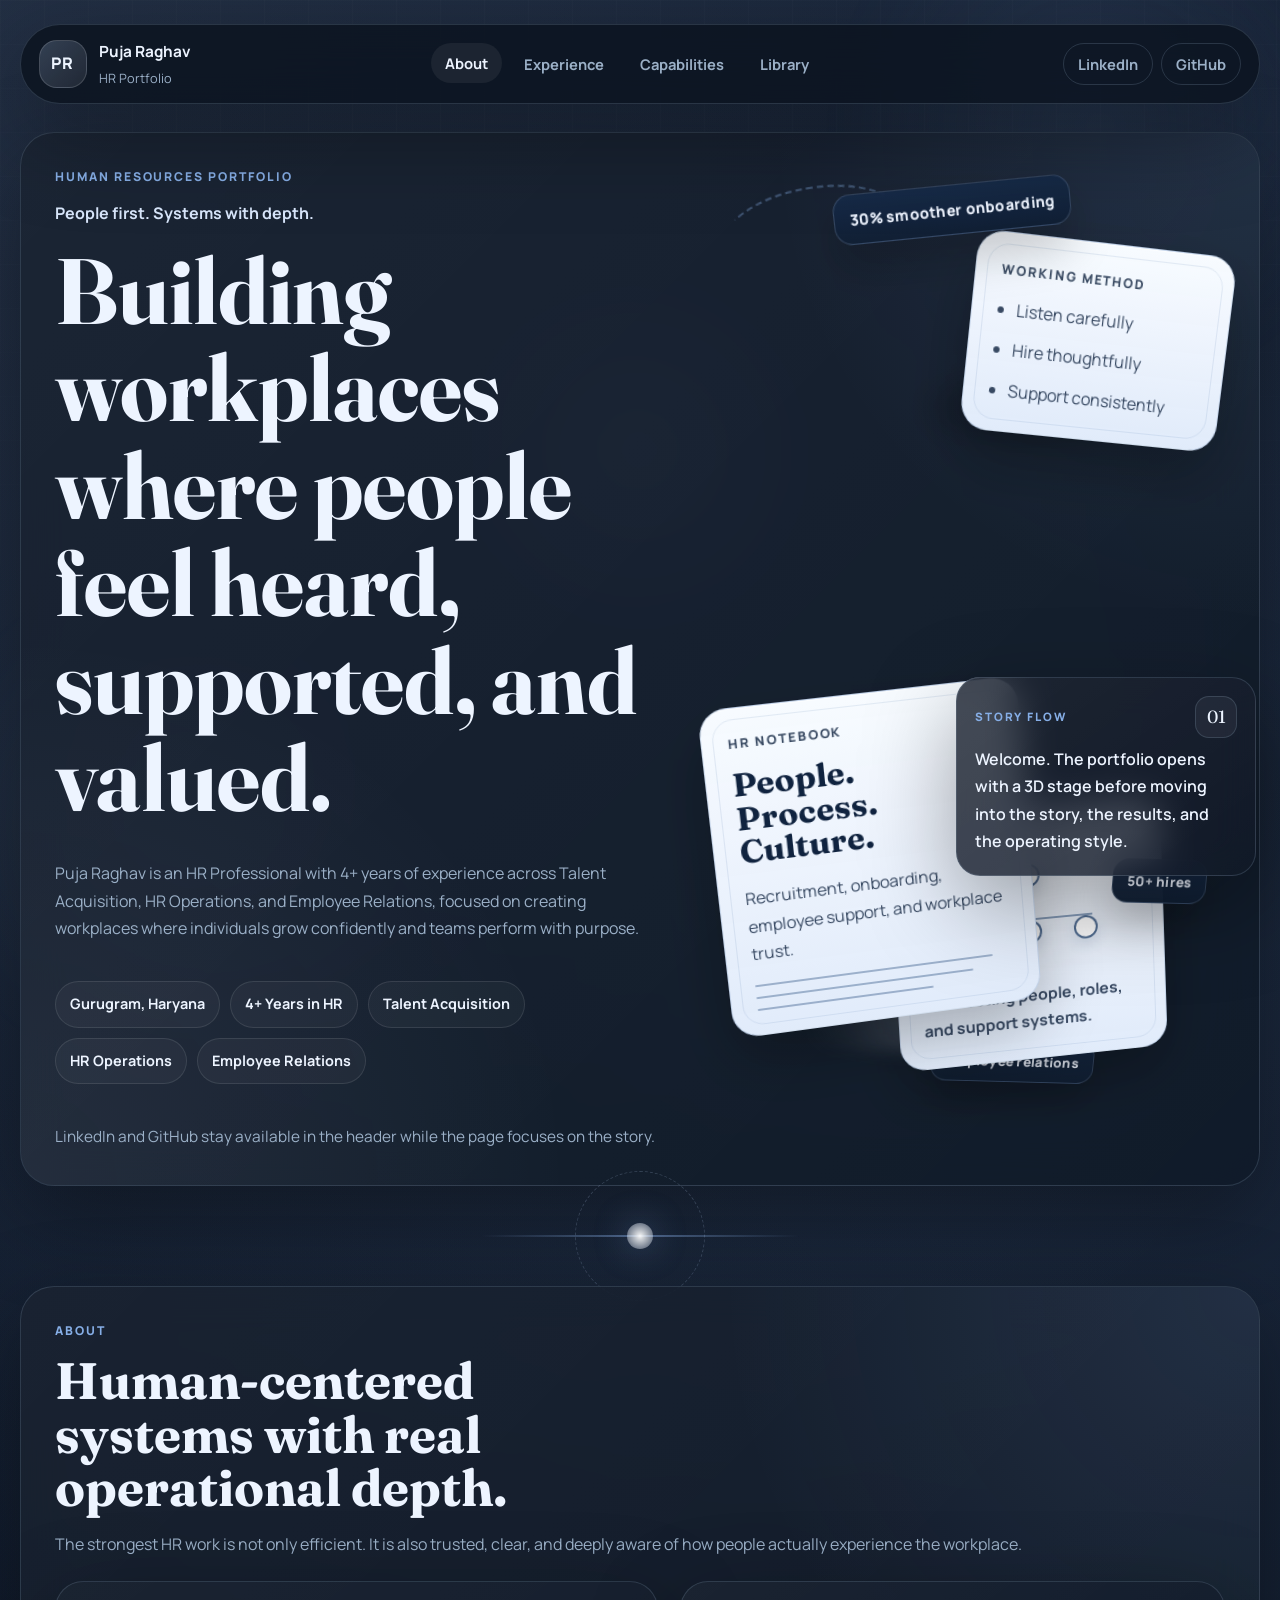
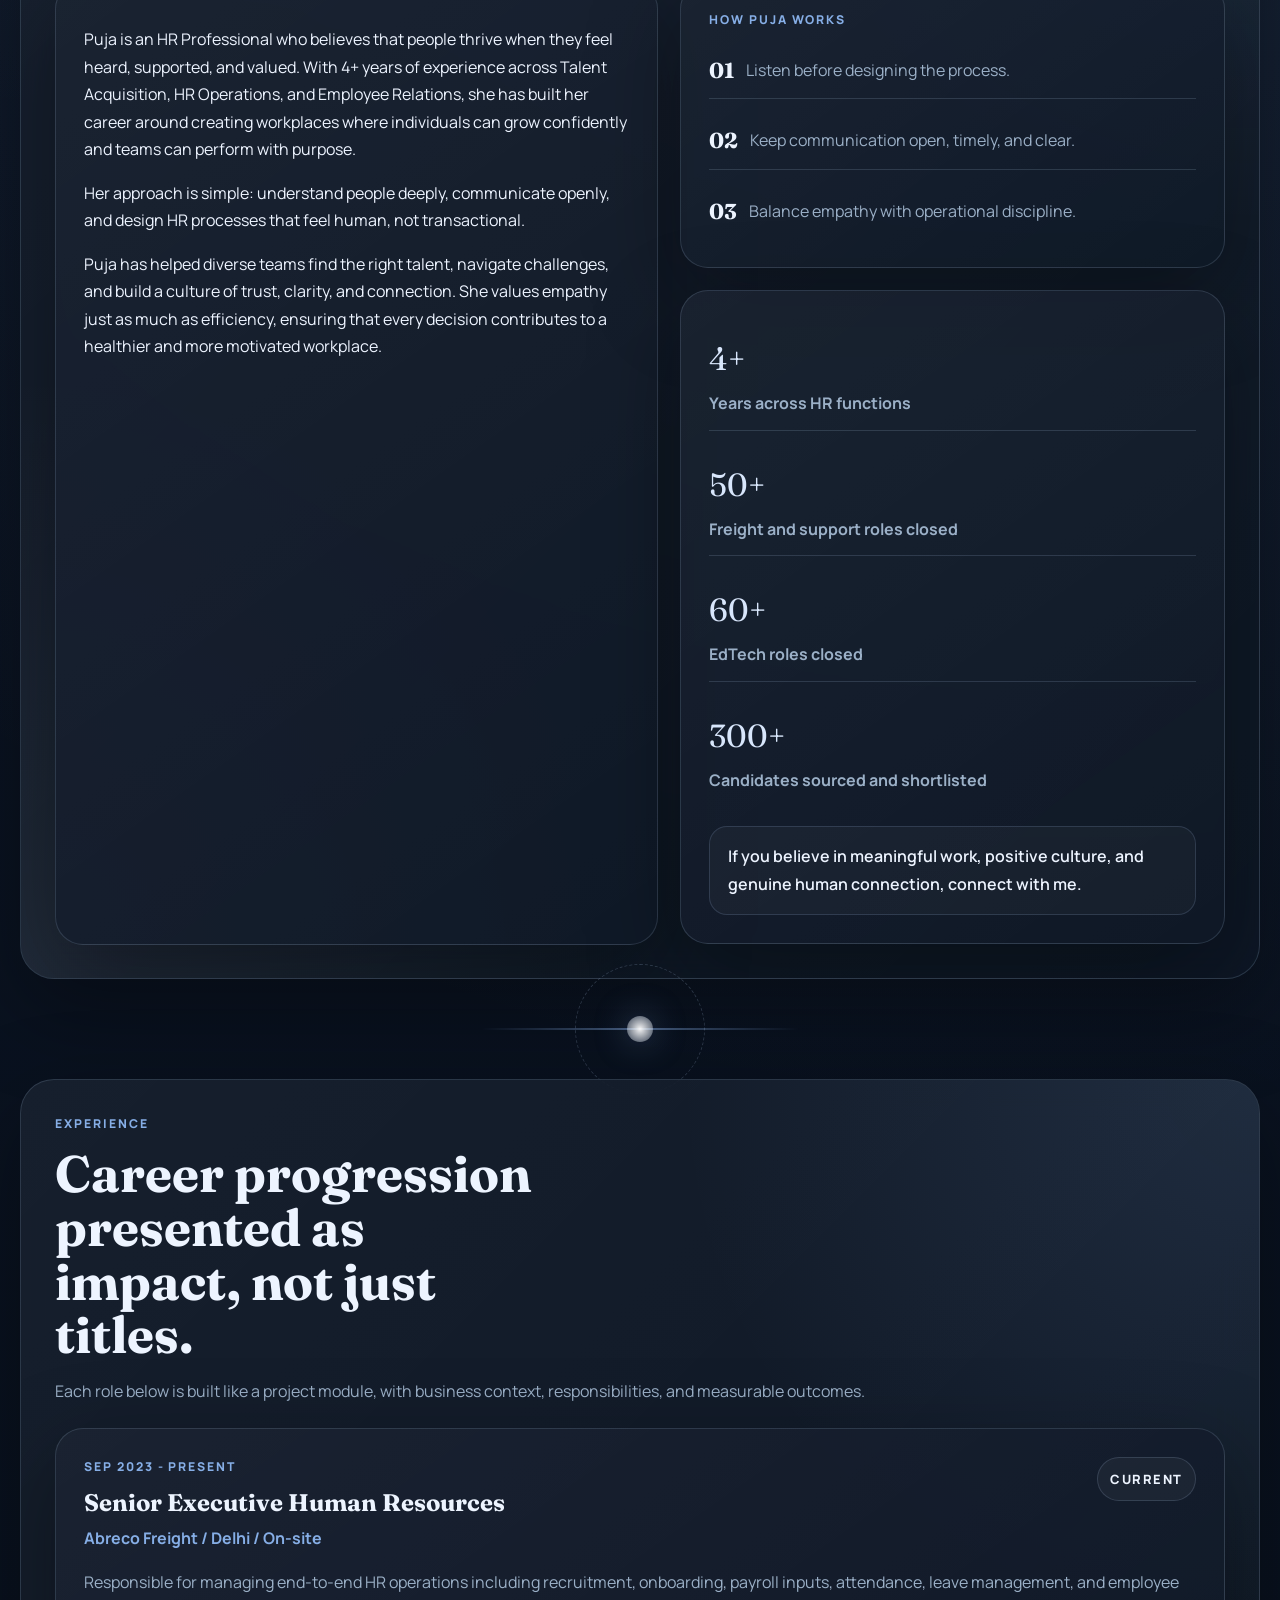
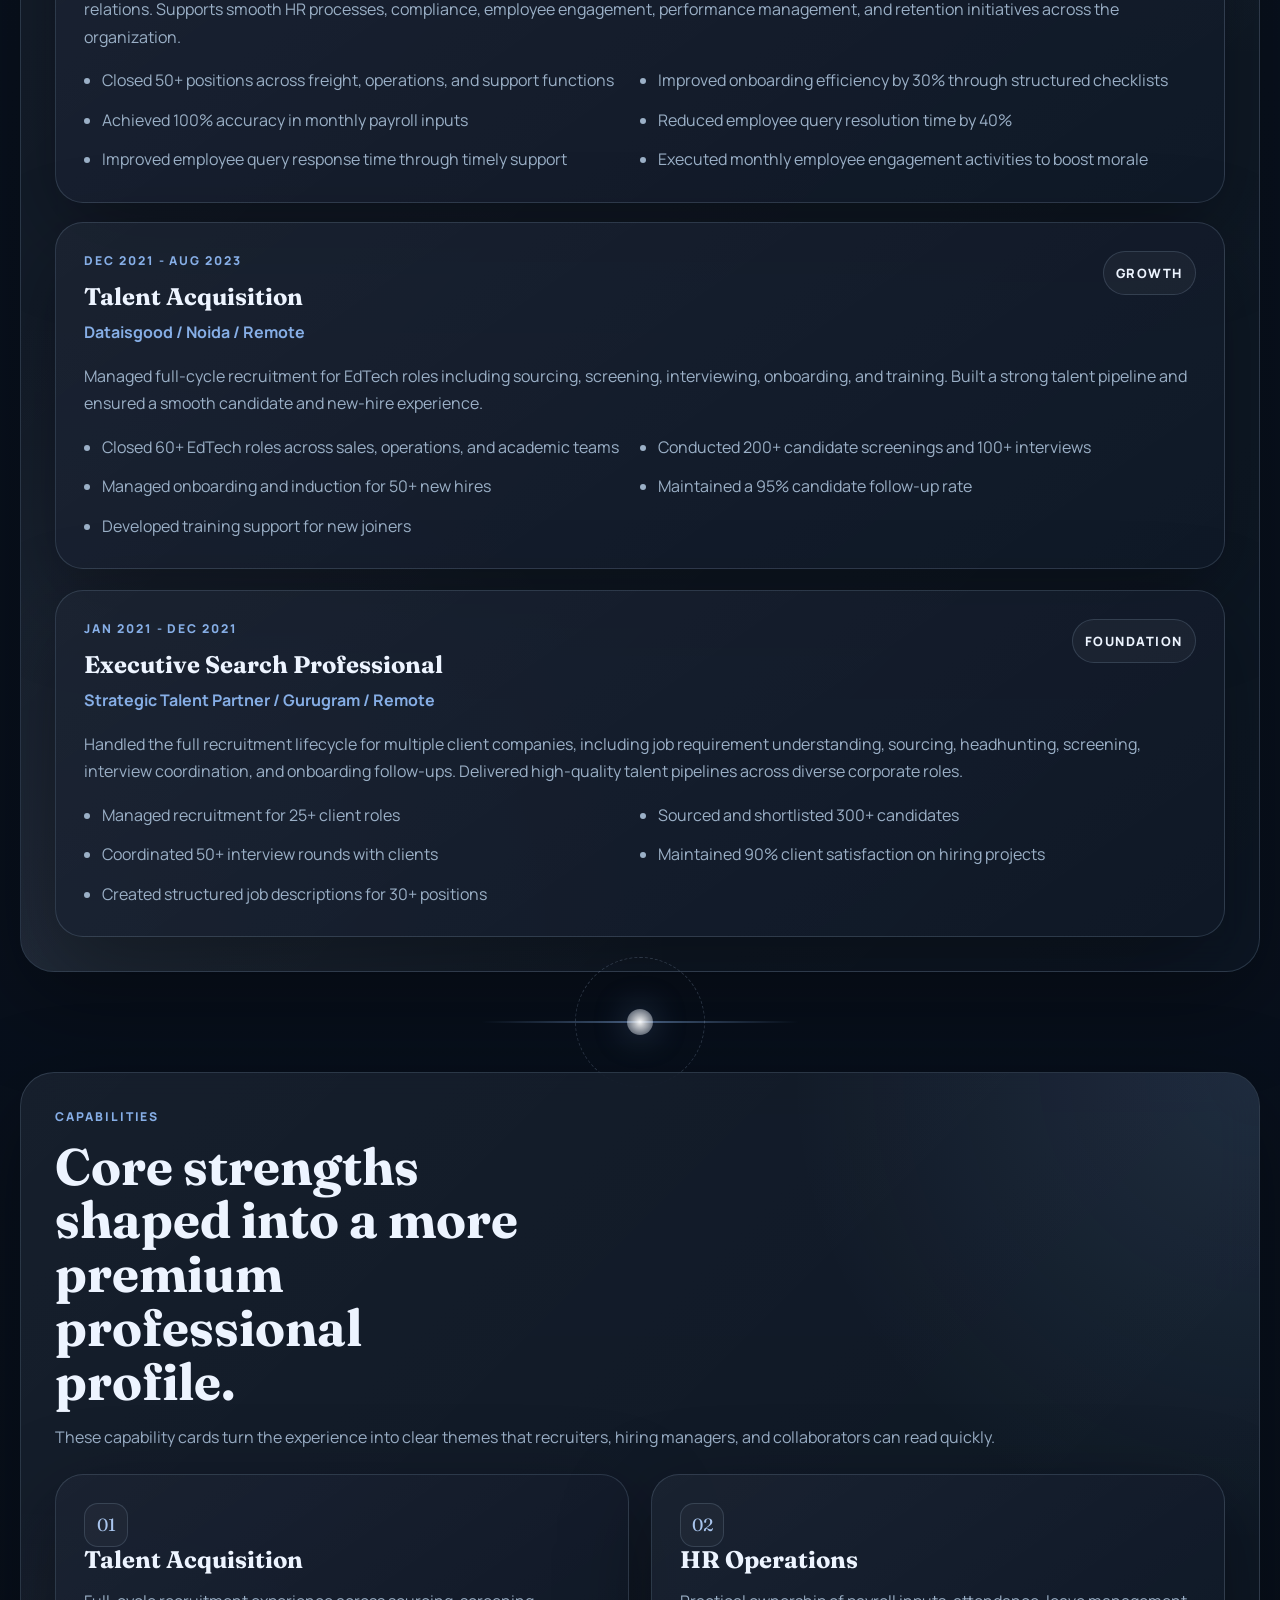
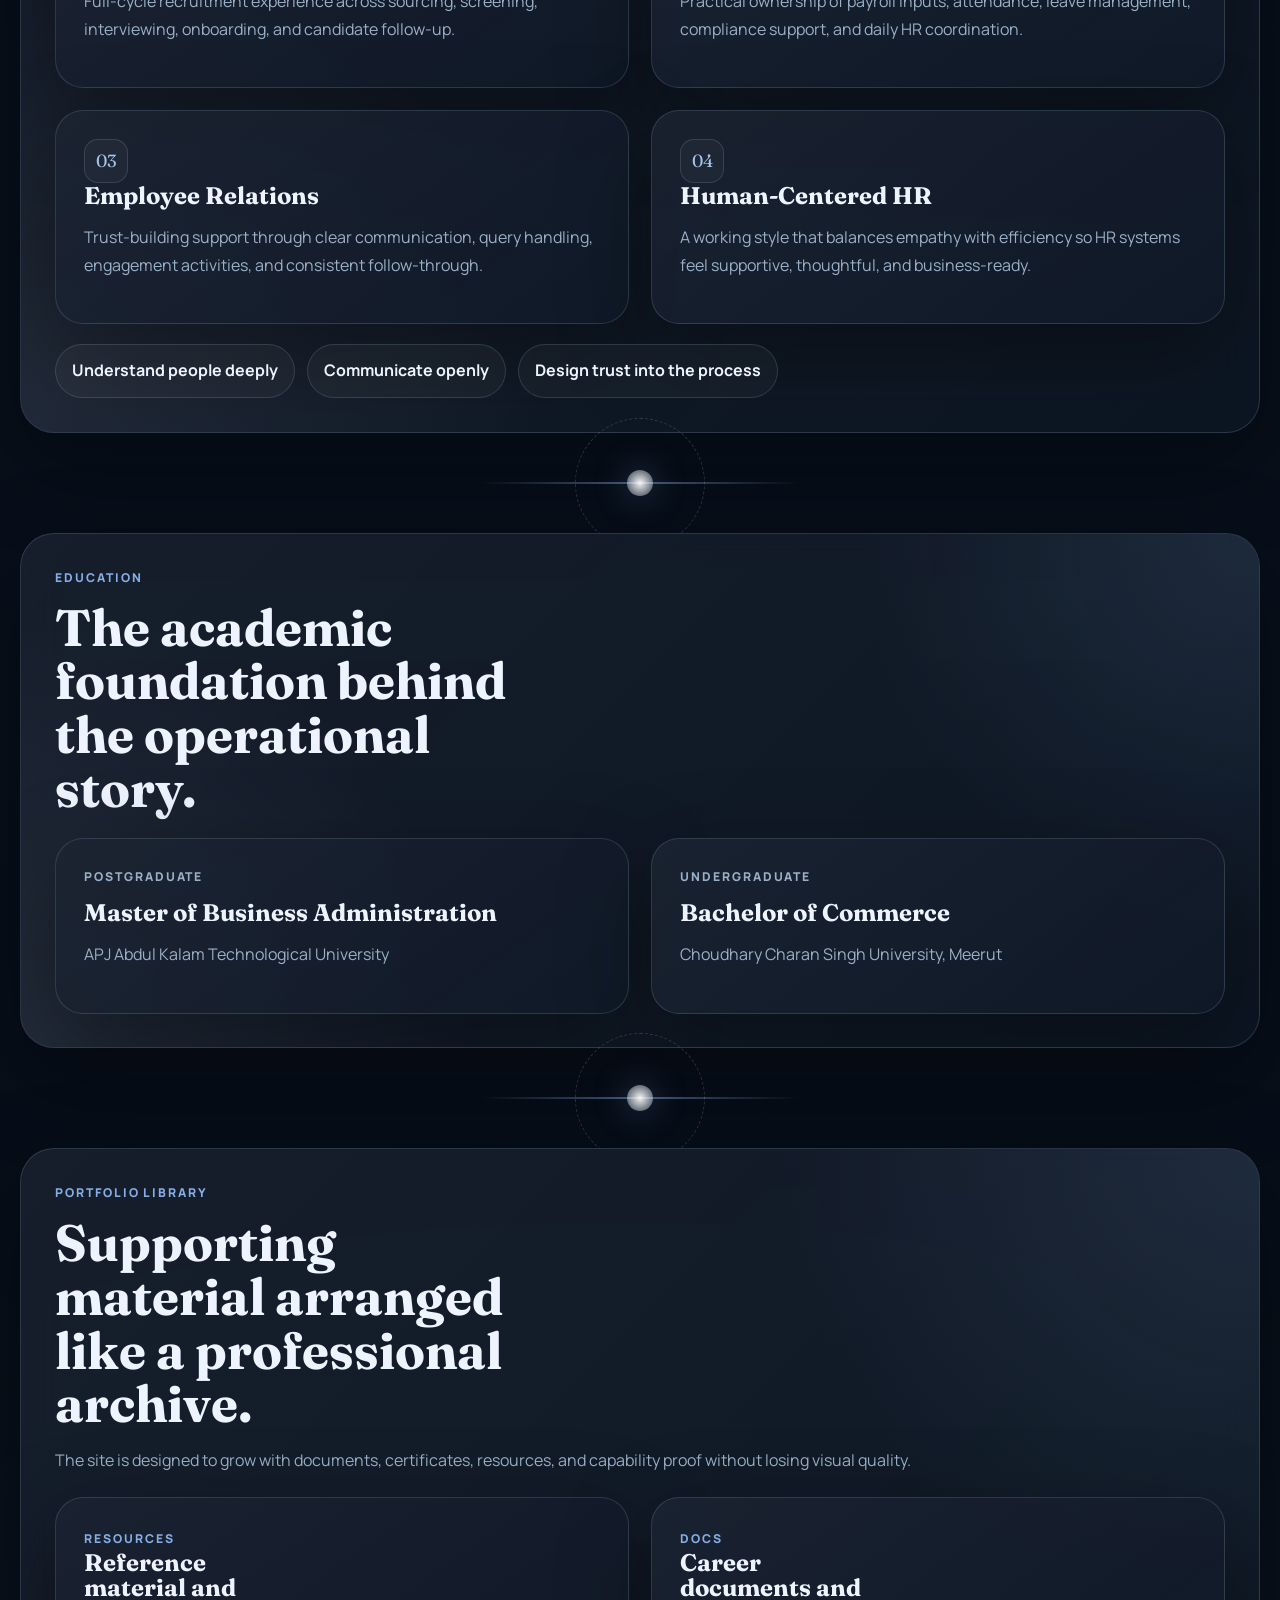
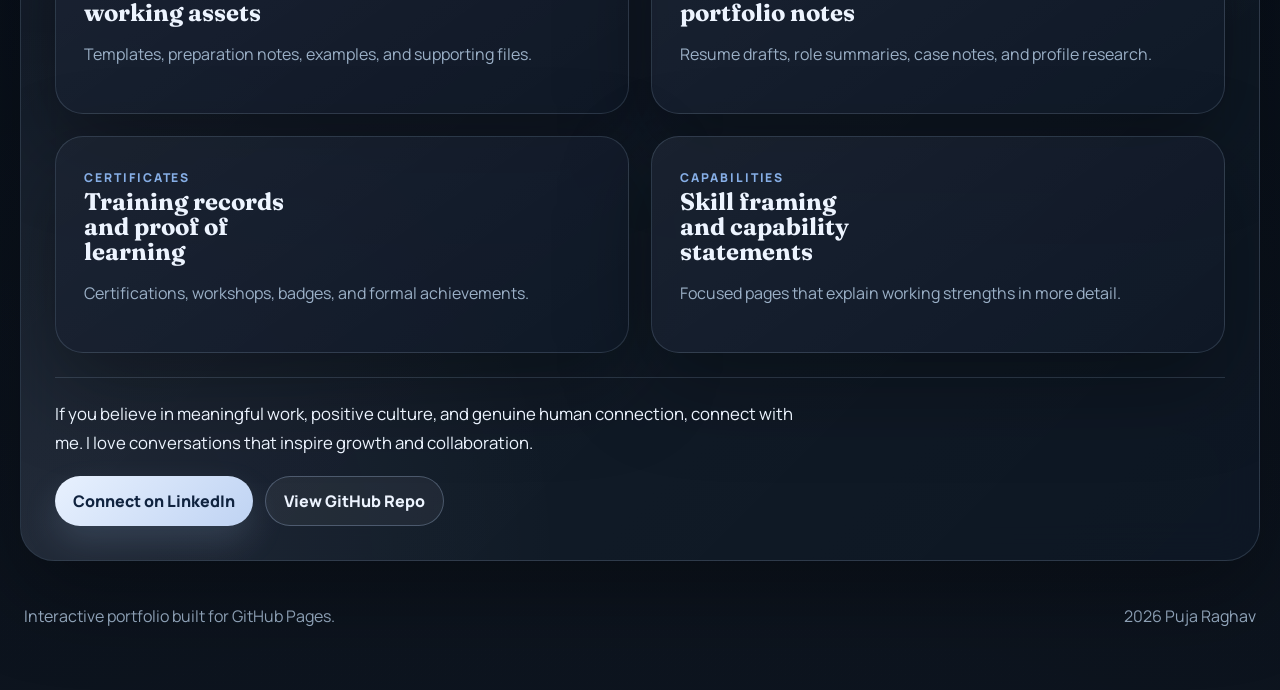
==== index.html @ 7a9d0f09 "Shift portfolio to HR sketch-style 3D direction" ====
<!DOCTYPE html>
<html lang="en">
  <head>
    <meta charset="UTF-8" />
    <meta name="viewport" content="width=device-width, initial-scale=1.0" />
    <title>Puja Raghav | HR Portfolio</title>
    <meta
      name="description"
      content="Interactive HR portfolio for Puja Raghav, showcasing talent acquisition, HR operations, employee relations, and people-first leadership."
    />
    <link rel="preconnect" href="https://fonts.googleapis.com" />
    <link rel="preconnect" href="https://fonts.gstatic.com" crossorigin />
    <link
      href="https://fonts.googleapis.com/css2?family=Fraunces:wght@500;600;700&family=Manrope:wght@400;500;600;700;800&display=swap"
      rel="stylesheet"
    />
    <link rel="stylesheet" href="./styles.css" />
  </head>
  <body>
    <div class="background-mesh" aria-hidden="true"></div>
    <div class="cursor-glow" aria-hidden="true"></div>

    <div class="page-shell">
      <header class="site-header">
        <a class="brand" href="#top">
          <span class="brand-mark">PR</span>
          <span class="brand-copy">
            <strong>Puja Raghav</strong>
            <small>HR Portfolio</small>
          </span>
        </a>

        <nav class="site-nav" aria-label="Primary">
          <a data-nav href="#about">About</a>
          <a data-nav href="#experience">Experience</a>
          <a data-nav href="#capabilities">Capabilities</a>
          <a data-nav href="#library">Library</a>
        </nav>

        <div class="header-links">
          <a
            href="https://www.linkedin.com/in/puja-r-964060224/"
            target="_blank"
            rel="noreferrer"
            >LinkedIn</a
          >
          <a
            href="https://github.com/noida-puja/Portfolio"
            target="_blank"
            rel="noreferrer"
            >GitHub</a
          >
        </div>
      </header>

      <aside class="story-dock reveal" aria-live="polite">
        <div class="story-dock__top">
          <span class="story-tag">Story Flow</span>
          <span class="story-index" id="section-index">01</span>
        </div>
        <p class="story-message" id="guide-message">
          Welcome. The portfolio opens with a 3D stage before moving into the
          story, the results, and the operating style.
        </p>
      </aside>

      <main id="top">
        <section
          class="hero section-panel reveal"
          data-section="hero"
          data-order="01"
          data-voice="Welcome. The portfolio opens with a 3D stage before moving into the story, the results, and the operating style."
        >
          <div class="hero-copy">
            <p class="section-kicker">Human Resources Portfolio</p>
            <p class="section-note">People first. Systems with depth.</p>
            <h1>
              Building workplaces where people feel heard, supported, and
              valued.
            </h1>
            <p class="hero-summary">
              Puja Raghav is an HR Professional with 4+ years of experience
              across Talent Acquisition, HR Operations, and Employee Relations,
              focused on creating workplaces where individuals grow confidently
              and teams perform with purpose.
            </p>

            <div class="hero-chips">
              <span>Gurugram, Haryana</span>
              <span>4+ Years in HR</span>
              <span>Talent Acquisition</span>
              <span>HR Operations</span>
              <span>Employee Relations</span>
            </div>

            <p class="hero-link-note">
              LinkedIn and GitHub stay available in the header while the page
              focuses on the story.
            </p>
          </div>

          <div class="scene-shell" data-scene>
            <div class="scene">
              <div class="scene-floor"></div>
              <div class="scene-shadow scene-shadow-a"></div>
              <div class="scene-shadow scene-shadow-b"></div>
              <div class="scene-doodle doodle-arc"></div>
              <div class="scene-doodle doodle-arrow"></div>

              <article class="scene-sheet scene-sheet-main">
                <p class="scene-card__label">HR Notebook</p>
                <h2>People. Process. Culture.</h2>
                <p>
                  Recruitment, onboarding, employee support, and workplace
                  trust.
                </p>
                <div class="scene-pencil-lines">
                  <span></span>
                  <span></span>
                  <span></span>
                </div>
              </article>

              <article class="scene-sheet scene-sheet-process">
                <p class="scene-card__label">Working Method</p>
                <ul>
                  <li>Listen carefully</li>
                  <li>Hire thoughtfully</li>
                  <li>Support consistently</li>
                </ul>
              </article>

              <article class="scene-sheet scene-sheet-people">
                <p class="scene-card__label">Team Map</p>
                <div class="people-map">
                  <span class="people-node node-root"></span>
                  <span class="people-node node-left"></span>
                  <span class="people-node node-center"></span>
                  <span class="people-node node-right"></span>
                </div>
                <p class="people-caption">
                  Connecting people, roles, and support systems.
                </p>
              </article>

              <div class="scene-sticky sticky-one">50+ hires</div>
              <div class="scene-sticky sticky-two">30% smoother onboarding</div>
              <div class="scene-sticky sticky-three">Employee relations</div>
            </div>
          </div>
        </section>

        <div class="section-bridge" aria-hidden="true">
          <span></span>
          <span></span>
          <span></span>
        </div>

        <section
          class="section-panel reveal"
          id="about"
          data-section="about"
          data-order="02"
          data-voice="Now the portfolio explains the philosophy behind the work: empathy, clarity, and HR systems that feel human instead of transactional."
        >
          <div class="panel-heading">
            <p class="section-kicker">About</p>
            <h2>Human-centered systems with real operational depth.</h2>
            <p class="section-intro">
              The strongest HR work is not only efficient. It is also trusted,
              clear, and deeply aware of how people actually experience the
              workplace.
            </p>
          </div>

          <div class="about-layout">
            <article class="story-card tilt-card">
              <p>
                Puja is an HR Professional who believes that people thrive when
                they feel heard, supported, and valued. With 4+ years of
                experience across Talent Acquisition, HR Operations, and
                Employee Relations, she has built her career around creating
                workplaces where individuals can grow confidently and teams can
                perform with purpose.
              </p>
              <p>
                Her approach is simple: understand people deeply, communicate
                openly, and design HR processes that feel human, not
                transactional.
              </p>
              <p>
                Puja has helped diverse teams find the right talent, navigate
                challenges, and build a culture of trust, clarity, and
                connection. She values empathy just as much as efficiency,
                ensuring that every decision contributes to a healthier and more
                motivated workplace.
              </p>
            </article>

            <div class="about-side">
              <article class="principles-card tilt-card">
                <p class="mini-label">How Puja Works</p>
                <div class="principles-list">
                  <div>
                    <strong>01</strong>
                    <span>Listen before designing the process.</span>
                  </div>
                  <div>
                    <strong>02</strong>
                    <span>Keep communication open, timely, and clear.</span>
                  </div>
                  <div>
                    <strong>03</strong>
                    <span>Balance empathy with operational discipline.</span>
                  </div>
                </div>
              </article>

              <article class="metrics-board tilt-card">
                <div class="metric-tower">
                  <span class="metric-tower__value">4+</span>
                  <span class="metric-tower__label">Years across HR functions</span>
                </div>
                <div class="metric-tower">
                  <span class="metric-tower__value">50+</span>
                  <span class="metric-tower__label">Freight and support roles closed</span>
                </div>
                <div class="metric-tower">
                  <span class="metric-tower__value">60+</span>
                  <span class="metric-tower__label">EdTech roles closed</span>
                </div>
                <div class="metric-tower">
                  <span class="metric-tower__value">300+</span>
                  <span class="metric-tower__label">Candidates sourced and shortlisted</span>
                </div>
                <p class="quote-line">
                  If you believe in meaningful work, positive culture, and
                  genuine human connection, connect with me.
                </p>
              </article>
            </div>
          </div>
        </section>

        <div class="section-bridge" aria-hidden="true">
          <span></span>
          <span></span>
          <span></span>
        </div>

        <section
          class="section-panel reveal"
          id="experience"
          data-section="experience"
          data-order="03"
          data-voice="This is the proof layer. Each role is presented as a result-driven module with responsibilities, location, and measurable impact."
        >
          <div class="panel-heading">
            <p class="section-kicker">Experience</p>
            <h2>Career progression presented as impact, not just titles.</h2>
            <p class="section-intro">
              Each role below is built like a project module, with business
              context, responsibilities, and measurable outcomes.
            </p>
          </div>

          <div class="experience-stack">
            <article class="experience-card tilt-card">
              <div class="experience-card__top">
                <div>
                  <p class="mini-label">Sep 2023 - Present</p>
                  <h3>Senior Executive Human Resources</h3>
                  <p class="experience-meta">Abreco Freight / Delhi / On-site</p>
                </div>
                <span class="experience-flag">Current</span>
              </div>
              <p class="experience-summary">
                Responsible for managing end-to-end HR operations including
                recruitment, onboarding, payroll inputs, attendance, leave
                management, and employee relations. Supports smooth HR
                processes, compliance, employee engagement, performance
                management, and retention initiatives across the organization.
              </p>
              <ul class="experience-metrics">
                <li>Closed 50+ positions across freight, operations, and support functions</li>
                <li>Improved onboarding efficiency by 30% through structured checklists</li>
                <li>Achieved 100% accuracy in monthly payroll inputs</li>
                <li>Reduced employee query resolution time by 40%</li>
                <li>Improved employee query response time through timely support</li>
                <li>Executed monthly employee engagement activities to boost morale</li>
              </ul>
            </article>

            <article class="experience-card tilt-card">
              <div class="experience-card__top">
                <div>
                  <p class="mini-label">Dec 2021 - Aug 2023</p>
                  <h3>Talent Acquisition</h3>
                  <p class="experience-meta">Dataisgood / Noida / Remote</p>
                </div>
                <span class="experience-flag">Growth</span>
              </div>
              <p class="experience-summary">
                Managed full-cycle recruitment for EdTech roles including
                sourcing, screening, interviewing, onboarding, and training.
                Built a strong talent pipeline and ensured a smooth candidate
                and new-hire experience.
              </p>
              <ul class="experience-metrics">
                <li>Closed 60+ EdTech roles across sales, operations, and academic teams</li>
                <li>Conducted 200+ candidate screenings and 100+ interviews</li>
                <li>Managed onboarding and induction for 50+ new hires</li>
                <li>Maintained a 95% candidate follow-up rate</li>
                <li>Developed training support for new joiners</li>
              </ul>
            </article>

            <article class="experience-card tilt-card">
              <div class="experience-card__top">
                <div>
                  <p class="mini-label">Jan 2021 - Dec 2021</p>
                  <h3>Executive Search Professional</h3>
                  <p class="experience-meta">
                    Strategic Talent Partner / Gurugram / Remote
                  </p>
                </div>
                <span class="experience-flag">Foundation</span>
              </div>
              <p class="experience-summary">
                Handled the full recruitment lifecycle for multiple client
                companies, including job requirement understanding, sourcing,
                headhunting, screening, interview coordination, and onboarding
                follow-ups. Delivered high-quality talent pipelines across
                diverse corporate roles.
              </p>
              <ul class="experience-metrics">
                <li>Managed recruitment for 25+ client roles</li>
                <li>Sourced and shortlisted 300+ candidates</li>
                <li>Coordinated 50+ interview rounds with clients</li>
                <li>Maintained 90% client satisfaction on hiring projects</li>
                <li>Created structured job descriptions for 30+ positions</li>
              </ul>
            </article>
          </div>
        </section>

        <div class="section-bridge" aria-hidden="true">
          <span></span>
          <span></span>
          <span></span>
        </div>

        <section
          class="section-panel reveal"
          id="capabilities"
          data-section="capabilities"
          data-order="04"
          data-voice="After the results, the portfolio shifts into capability framing so the strengths are easy to scan and remember."
        >
          <div class="panel-heading">
            <p class="section-kicker">Capabilities</p>
            <h2>Core strengths shaped into a more premium professional profile.</h2>
            <p class="section-intro">
              These capability cards turn the experience into clear themes that
              recruiters, hiring managers, and collaborators can read quickly.
            </p>
          </div>

          <div class="capability-grid">
            <article class="capability-card tilt-card">
              <span class="capability-no">01</span>
              <h3>Talent Acquisition</h3>
              <p>
                Full-cycle recruitment experience across sourcing, screening,
                interviewing, onboarding, and candidate follow-up.
              </p>
            </article>
            <article class="capability-card tilt-card">
              <span class="capability-no">02</span>
              <h3>HR Operations</h3>
              <p>
                Practical ownership of payroll inputs, attendance, leave
                management, compliance support, and daily HR coordination.
              </p>
            </article>
            <article class="capability-card tilt-card">
              <span class="capability-no">03</span>
              <h3>Employee Relations</h3>
              <p>
                Trust-building support through clear communication, query
                handling, engagement activities, and consistent follow-through.
              </p>
            </article>
            <article class="capability-card tilt-card">
              <span class="capability-no">04</span>
              <h3>Human-Centered HR</h3>
              <p>
                A working style that balances empathy with efficiency so HR
                systems feel supportive, thoughtful, and business-ready.
              </p>
            </article>
          </div>

          <div class="capability-rail">
            <span>Understand people deeply</span>
            <span>Communicate openly</span>
            <span>Design trust into the process</span>
          </div>
        </section>

        <div class="section-bridge" aria-hidden="true">
          <span></span>
          <span></span>
          <span></span>
        </div>

        <section
          class="section-panel reveal"
          id="education"
          data-section="education"
          data-order="05"
          data-voice="This section grounds the portfolio with the academic path behind the professional journey."
        >
          <div class="panel-heading">
            <p class="section-kicker">Education</p>
            <h2>The academic foundation behind the operational story.</h2>
          </div>

          <div class="education-grid">
            <article class="education-card tilt-card">
              <p class="mini-label">Postgraduate</p>
              <h3>Master of Business Administration</h3>
              <p>APJ Abdul Kalam Technological University</p>
            </article>
            <article class="education-card tilt-card">
              <p class="mini-label">Undergraduate</p>
              <h3>Bachelor of Commerce</h3>
              <p>Choudhary Charan Singh University, Meerut</p>
            </article>
          </div>
        </section>

        <div class="section-bridge" aria-hidden="true">
          <span></span>
          <span></span>
          <span></span>
        </div>

        <section
          class="section-panel reveal final-panel"
          id="library"
          data-section="library"
          data-order="06"
          data-voice="The portfolio closes with an organized evidence layer: resources, documents, certificates, and capability notes."
        >
          <div class="panel-heading">
            <p class="section-kicker">Portfolio Library</p>
            <h2>Supporting material arranged like a professional archive.</h2>
            <p class="section-intro">
              The site is designed to grow with documents, certificates,
              resources, and capability proof without losing visual quality.
            </p>
          </div>

          <div class="library-grid">
            <a class="library-card tilt-card" href="./resources/">
              <span class="library-card__label">Resources</span>
              <h3>Reference material and working assets</h3>
              <p>Templates, preparation notes, examples, and supporting files.</p>
            </a>
            <a class="library-card tilt-card" href="./docs/">
              <span class="library-card__label">Docs</span>
              <h3>Career documents and portfolio notes</h3>
              <p>Resume drafts, role summaries, case notes, and profile research.</p>
            </a>
            <a class="library-card tilt-card" href="./certificates/">
              <span class="library-card__label">Certificates</span>
              <h3>Training records and proof of learning</h3>
              <p>Certifications, workshops, badges, and formal achievements.</p>
            </a>
            <a class="library-card tilt-card" href="./capabilities/">
              <span class="library-card__label">Capabilities</span>
              <h3>Skill framing and capability statements</h3>
              <p>Focused pages that explain working strengths in more detail.</p>
            </a>
          </div>

          <div class="closing-band">
            <p>
              If you believe in meaningful work, positive culture, and genuine
              human connection, connect with me. I love conversations that
              inspire growth and collaboration.
            </p>
            <div class="closing-actions">
              <a
                class="button button-primary"
                href="https://www.linkedin.com/in/puja-r-964060224/"
                target="_blank"
                rel="noreferrer"
                >Connect on LinkedIn</a
              >
              <a
                class="button button-secondary"
                href="https://github.com/noida-puja/Portfolio"
                target="_blank"
                rel="noreferrer"
                >View GitHub Repo</a
              >
            </div>
          </div>
        </section>
      </main>

      <footer class="site-footer">
        <p>Interactive portfolio built for GitHub Pages.</p>
        <p><span id="year"></span> Puja Raghav</p>
      </footer>
    </div>

    <script src="./script.js"></script>
  </body>
</html>
---- styles.css ----
:root {
  --bg: #0a1322;
  --bg-deep: #07101c;
  --surface: rgba(10, 20, 35, 0.78);
  --surface-strong: rgba(11, 24, 42, 0.92);
  --surface-soft: rgba(255, 255, 255, 0.03);
  --line: rgba(168, 191, 223, 0.18);
  --line-strong: rgba(168, 191, 223, 0.32);
  --text: #edf4ff;
  --muted: #9bb0c7;
  --warm: #a9c5ee;
  --warm-soft: rgba(169, 197, 238, 0.16);
  --cool: #d8e6fb;
  --cool-soft: rgba(216, 230, 251, 0.16);
  --blue: #86aee6;
  --blue-soft: rgba(134, 174, 230, 0.16);
  --paper: #e9f1fd;
  --ink: #10233f;
  --shadow: 0 30px 90px rgba(0, 0, 0, 0.35);
  --radius-xl: 34px;
  --radius-lg: 24px;
  --radius-md: 18px;
}

* {
  box-sizing: border-box;
}

html {
  scroll-behavior: smooth;
}

body {
  margin: 0;
  min-height: 100vh;
  font-family: "Manrope", sans-serif;
  color: var(--text);
  background:
    radial-gradient(circle at top left, rgba(169, 197, 238, 0.12), transparent 24%),
    radial-gradient(circle at 82% 14%, rgba(134, 174, 230, 0.12), transparent 28%),
    radial-gradient(circle at 48% 120%, rgba(216, 230, 251, 0.08), transparent 30%),
    linear-gradient(180deg, #0d1728 0%, #09111e 46%, #060d17 100%);
  overflow-x: hidden;
}

body::before {
  content: "";
  position: fixed;
  inset: 0;
  pointer-events: none;
  background:
    repeating-linear-gradient(
      90deg,
      rgba(255, 255, 255, 0.025) 0,
      rgba(255, 255, 255, 0.025) 1px,
      transparent 1px,
      transparent 44px
    ),
    repeating-linear-gradient(
      180deg,
      rgba(255, 255, 255, 0.018) 0,
      rgba(255, 255, 255, 0.018) 1px,
      transparent 1px,
      transparent 44px
    );
  mask-image: linear-gradient(180deg, rgba(0, 0, 0, 0.72), transparent 96%);
}

a {
  color: inherit;
  text-decoration: none;
}

.background-mesh,
.cursor-glow {
  position: fixed;
  pointer-events: none;
  inset: 0;
}

.background-mesh::before,
.background-mesh::after {
  content: "";
  position: absolute;
  width: 44vw;
  height: 44vw;
  border-radius: 50%;
  filter: blur(36px);
  opacity: 0.28;
}

.background-mesh::before {
  top: -12vw;
  right: -8vw;
  background: radial-gradient(circle, rgba(134, 174, 230, 0.42), transparent 66%);
  animation: drift 16s ease-in-out infinite alternate;
}

.background-mesh::after {
  bottom: -16vw;
  left: -8vw;
  background: radial-gradient(circle, rgba(216, 230, 251, 0.22), transparent 68%);
  animation: drift 20s ease-in-out infinite alternate-reverse;
}

.cursor-glow {
  z-index: 0;
  background:
    radial-gradient(
      280px circle at var(--cursor-x, 50%) var(--cursor-y, 50%),
      rgba(169, 197, 238, 0.1),
      transparent 65%
    );
}

.page-shell {
  position: relative;
  z-index: 1;
  width: min(1240px, calc(100% - 32px));
  margin: 0 auto;
  padding: 24px 0 44px;
}

.site-header {
  position: sticky;
  top: 16px;
  z-index: 25;
  display: grid;
  grid-template-columns: auto 1fr auto;
  align-items: center;
  gap: 18px;
  margin-bottom: 28px;
  padding: 14px 18px;
  border: 1px solid var(--line);
  border-radius: 999px;
  background: rgba(9, 17, 29, 0.78);
  box-shadow: var(--shadow);
  backdrop-filter: blur(24px);
}

.brand {
  display: inline-flex;
  align-items: center;
  gap: 12px;
}

.brand-mark {
  display: inline-flex;
  align-items: center;
  justify-content: center;
  width: 48px;
  height: 48px;
  border: 1px solid rgba(255, 255, 255, 0.15);
  border-radius: 18px;
  background:
    linear-gradient(135deg, rgba(169, 197, 238, 0.2), rgba(255, 255, 255, 0.05)),
    rgba(255, 255, 255, 0.03);
  font-weight: 800;
  letter-spacing: 0.08em;
}

.brand-copy {
  display: flex;
  flex-direction: column;
  gap: 2px;
}

.brand-copy strong {
  font-size: 0.96rem;
}

.brand-copy small {
  color: var(--muted);
  font-size: 0.8rem;
}

.site-nav {
  display: flex;
  justify-content: center;
  flex-wrap: wrap;
  gap: 8px;
}

.site-nav a,
.header-links a {
  padding: 10px 14px;
  border-radius: 999px;
  color: var(--muted);
  font-size: 0.92rem;
  font-weight: 700;
  transition:
    transform 180ms ease,
    background-color 180ms ease,
    color 180ms ease,
    border-color 180ms ease;
}

.site-nav a:hover,
.site-nav a.is-active,
.header-links a:hover {
  transform: translateY(-1px);
  color: var(--text);
  background: rgba(255, 255, 255, 0.06);
}

.header-links {
  display: flex;
  gap: 8px;
}

.header-links a {
  border: 1px solid var(--line);
}

.story-dock {
  position: fixed;
  right: 24px;
  bottom: 24px;
  z-index: 24;
  width: min(300px, calc(100vw - 32px));
  padding: 18px 18px 20px;
  border: 1px solid var(--line);
  border-radius: 24px;
  background:
    linear-gradient(145deg, rgba(255, 255, 255, 0.08), rgba(255, 255, 255, 0.03)),
    rgba(8, 17, 31, 0.82);
  box-shadow: var(--shadow);
  backdrop-filter: blur(18px);
  pointer-events: none;
}

.story-dock__top {
  display: flex;
  align-items: center;
  justify-content: space-between;
  gap: 12px;
  margin-bottom: 8px;
}

.story-tag {
  color: var(--blue);
  font-size: 0.72rem;
  font-weight: 800;
  letter-spacing: 0.16em;
  text-transform: uppercase;
}

.story-index {
  display: inline-flex;
  align-items: center;
  justify-content: center;
  min-width: 42px;
  height: 42px;
  border: 1px solid var(--line);
  border-radius: 14px;
  background: rgba(255, 255, 255, 0.05);
  font-family: "Fraunces", serif;
  font-size: 1.1rem;
}

.story-message {
  margin: 0;
  color: var(--text);
  font-weight: 600;
  line-height: 1.7;
}

.section-panel {
  position: relative;
  overflow: hidden;
  padding: 34px;
  border: 1px solid var(--line);
  border-radius: var(--radius-xl);
  background:
    linear-gradient(135deg, rgba(255, 255, 255, 0.06), rgba(255, 255, 255, 0.02)),
    rgba(8, 18, 32, 0.78);
  box-shadow: var(--shadow);
  backdrop-filter: blur(20px);
}

.section-panel::before {
  content: "";
  position: absolute;
  inset: 0;
  background:
    radial-gradient(circle at top right, rgba(134, 174, 230, 0.12), transparent 30%),
    radial-gradient(circle at bottom left, rgba(216, 230, 251, 0.08), transparent 34%);
  pointer-events: none;
}

.section-bridge {
  position: relative;
  height: 100px;
}

.section-bridge span {
  position: absolute;
  inset: 50% auto auto 50%;
  transform: translate(-50%, -50%);
  display: block;
  border-radius: 999px;
}

.section-bridge span:nth-child(1) {
  width: 320px;
  height: 2px;
  background: linear-gradient(90deg, transparent, rgba(134, 174, 230, 0.48), transparent);
}

.section-bridge span:nth-child(2) {
  width: 130px;
  height: 130px;
  border: 1px dashed rgba(168, 191, 223, 0.22);
  animation: pulseRing 7s linear infinite;
}

.section-bridge span:nth-child(3) {
  width: 26px;
  height: 26px;
  background: radial-gradient(circle, rgba(255, 255, 255, 0.96), rgba(169, 197, 238, 0.24));
  box-shadow:
    0 0 34px rgba(134, 174, 230, 0.34),
    0 0 70px rgba(216, 230, 251, 0.12);
}

.panel-heading {
  position: relative;
  z-index: 1;
  margin-bottom: 22px;
}

.section-kicker,
.mini-label,
.scene-card__label,
.library-card__label {
  margin: 0 0 12px;
  color: var(--blue);
  font-size: 0.76rem;
  font-weight: 800;
  letter-spacing: 0.16em;
  text-transform: uppercase;
}

.section-note {
  margin: 0 0 14px;
  color: var(--cool);
  font-weight: 700;
}

h1,
h2,
h3 {
  margin: 0;
  font-family: "Fraunces", serif;
  line-height: 1.05;
}

h1 {
  max-width: 12ch;
  font-size: clamp(3rem, 7.5vw, 5.8rem);
  margin-bottom: 18px;
}

h2 {
  max-width: 14ch;
  font-size: clamp(2rem, 4vw, 3.4rem);
  margin-bottom: 8px;
}

h3 {
  font-size: 1.5rem;
  margin-bottom: 10px;
}

p,
li,
span {
  line-height: 1.72;
}

.section-intro,
.hero-summary,
.experience-summary,
.library-card p,
.capability-card p,
.education-card p {
  color: var(--muted);
}

.hero {
  display: grid;
  grid-template-columns: minmax(0, 1.05fr) minmax(320px, 0.95fr);
  gap: 26px;
  align-items: stretch;
}

.hero-copy {
  position: relative;
  z-index: 1;
  display: flex;
  flex-direction: column;
}

.hero-chips {
  display: flex;
  flex-wrap: wrap;
  gap: 10px;
  margin: 22px 0 24px;
}

.hero-chips span {
  padding: 10px 14px;
  border: 1px solid rgba(255, 255, 255, 0.1);
  border-radius: 999px;
  background: rgba(255, 255, 255, 0.035);
  color: var(--text);
  font-size: 0.9rem;
  font-weight: 700;
}

.hero-link-note {
  margin: 16px 0 0;
  color: var(--muted);
  font-size: 0.96rem;
}

.hero-actions,
.closing-actions {
  display: flex;
  flex-wrap: wrap;
  gap: 12px;
}

.button {
  display: inline-flex;
  align-items: center;
  justify-content: center;
  min-height: 50px;
  padding: 0 18px;
  border-radius: 999px;
  font-weight: 800;
  transition:
    transform 180ms ease,
    box-shadow 180ms ease,
    background-color 180ms ease,
    border-color 180ms ease;
}

.button:hover {
  transform: translateY(-2px);
}

.button-primary {
  background: linear-gradient(135deg, #e8f1fe, #bfd3f3);
  color: var(--ink);
  box-shadow: 0 16px 34px rgba(169, 197, 238, 0.16);
}

.button-secondary {
  border: 1px solid var(--line-strong);
  background: rgba(255, 255, 255, 0.05);
  color: var(--text);
}

.tilt-card:hover {
  border-color: rgba(255, 255, 255, 0.28);
  box-shadow: 0 24px 70px rgba(0, 0, 0, 0.28);
}

.scene-shell {
  min-height: 620px;
  perspective: 1800px;
}

.scene {
  position: relative;
  width: 100%;
  height: 100%;
  min-height: 620px;
  transform-style: preserve-3d;
  transform:
    rotateX(var(--scene-rx, -10deg))
    rotateY(var(--scene-ry, 8deg))
    translate3d(0, 0, 0);
  transition: transform 220ms ease-out;
}

.scene-floor,
.scene-shadow,
.scene-doodle,
.scene-sticky,
.scene-sheet {
  position: absolute;
}

.scene-floor {
  left: 50%;
  bottom: 78px;
  width: 420px;
  height: 110px;
  border-radius: 50%;
  background:
    radial-gradient(circle at center, rgba(169, 197, 238, 0.2), transparent 52%),
    radial-gradient(circle at center, rgba(255, 255, 255, 0.18), transparent 70%);
  transform: translateX(-50%) translateZ(0);
  filter: blur(8px);
}

.scene-shadow {
  border-radius: 50%;
  background: rgba(0, 0, 0, 0.28);
  filter: blur(18px);
}

.scene-shadow-a {
  left: 92px;
  bottom: 136px;
  width: 280px;
  height: 54px;
  transform: translateZ(-10px);
}

.scene-shadow-b {
  right: 82px;
  top: 220px;
  width: 210px;
  height: 48px;
  transform: translateZ(-10px);
}

.scene-sheet {
  width: 300px;
  padding: 24px;
  border: 1px solid rgba(133, 161, 200, 0.34);
  border-radius: 26px;
  background:
    linear-gradient(180deg, rgba(248, 251, 255, 0.97), rgba(224, 235, 250, 0.94)),
    var(--paper);
  box-shadow:
    0 26px 60px rgba(0, 0, 0, 0.28),
    inset 0 1px 0 rgba(255, 255, 255, 0.7);
  color: var(--ink);
}

.scene-sheet::before {
  content: "";
  position: absolute;
  inset: 10px;
  border: 1px solid rgba(94, 129, 176, 0.14);
  border-radius: 20px;
  pointer-events: none;
}

.scene-sheet h2 {
  max-width: none;
  color: var(--ink);
  font-size: 1.95rem;
  margin-bottom: 10px;
}

.scene-sheet p,
.scene-sheet span,
.scene-sheet li {
  color: rgba(16, 35, 63, 0.82);
}

.scene-sheet-main {
  left: 30px;
  bottom: 160px;
  transform: translateZ(110px) rotateZ(-5deg);
}

.scene-sheet-process {
  right: 16px;
  top: 88px;
  width: 250px;
  transform: translateZ(60px) rotateZ(6deg);
}

.scene-sheet-process ul {
  display: grid;
  gap: 10px;
  margin: 12px 0 0;
  padding-left: 18px;
}

.scene-sheet-people {
  right: 72px;
  bottom: 100px;
  width: 270px;
  transform: translateZ(84px) rotateZ(-3deg);
}

.scene-pencil-lines {
  display: grid;
  gap: 10px;
  margin-top: 16px;
}

.scene-pencil-lines span {
  height: 2px;
  border-radius: 999px;
  background: rgba(70, 104, 147, 0.46);
}

.scene-pencil-lines span:nth-child(1) {
  width: 92%;
}

.scene-pencil-lines span:nth-child(2) {
  width: 84%;
}

.scene-pencil-lines span:nth-child(3) {
  width: 68%;
}

.people-map {
  position: relative;
  height: 112px;
  margin: 12px 0 10px;
}

.people-map::before,
.people-map::after {
  content: "";
  position: absolute;
  background: rgba(70, 104, 147, 0.6);
}

.people-map::before {
  left: 50%;
  top: 22px;
  width: 2px;
  height: 34px;
  transform: translateX(-50%);
}

.people-map::after {
  left: 50%;
  top: 56px;
  width: 126px;
  height: 2px;
  transform: translateX(-50%);
}

.people-node {
  position: absolute;
  width: 24px;
  height: 24px;
  border: 2px solid rgba(56, 88, 131, 0.88);
  border-radius: 50%;
  background: rgba(255, 255, 255, 0.92);
  box-shadow: 0 6px 14px rgba(49, 78, 113, 0.14);
}

.people-node::after {
  content: "";
  position: absolute;
  left: 50%;
  top: 100%;
  width: 2px;
  height: 18px;
  background: rgba(70, 104, 147, 0.56);
  transform: translateX(-50%);
}

.node-root {
  left: 50%;
  top: 0;
  transform: translateX(-50%);
}

.node-left {
  left: 42px;
  top: 58px;
}

.node-center {
  left: 50%;
  top: 58px;
  transform: translateX(-50%);
}

.node-right {
  right: 42px;
  top: 58px;
}

.node-left::after,
.node-center::after,
.node-right::after {
  display: none;
}

.people-caption {
  margin: 0;
  font-weight: 700;
}

.scene-sticky {
  padding: 12px 14px;
  border: 1px solid rgba(168, 191, 223, 0.22);
  border-radius: 16px;
  background:
    linear-gradient(180deg, rgba(22, 42, 72, 0.96), rgba(16, 31, 52, 0.98));
  color: #eef4ff;
  font-size: 0.86rem;
  font-weight: 800;
  letter-spacing: 0.02em;
  box-shadow: 0 20px 40px rgba(0, 0, 0, 0.22);
}

.sticky-one {
  right: 34px;
  bottom: 260px;
  transform: translateZ(100px) rotateZ(4deg);
}

.sticky-two {
  left: 150px;
  top: 38px;
  transform: translateZ(78px) rotateZ(-6deg);
}

.sticky-three {
  left: 240px;
  bottom: 66px;
  transform: translateZ(62px) rotateZ(5deg);
}

.scene-doodle {
  border-color: rgba(168, 191, 223, 0.42);
}

.doodle-arc {
  left: 48px;
  top: 36px;
  width: 180px;
  height: 88px;
  border-top: 2px dashed rgba(134, 174, 230, 0.36);
  border-left: 2px dashed transparent;
  border-right: 2px dashed transparent;
  border-bottom: 2px dashed transparent;
  border-radius: 50%;
  transform: translateZ(10px) rotate(-10deg);
}

.doodle-arrow {
  right: 104px;
  bottom: 182px;
  width: 96px;
  height: 60px;
  border-right: 2px dashed rgba(134, 174, 230, 0.36);
  border-bottom: 2px dashed rgba(134, 174, 230, 0.36);
  transform: translateZ(14px) rotate(6deg);
}

.doodle-arrow::after {
  content: "";
  position: absolute;
  right: -8px;
  bottom: -6px;
  width: 14px;
  height: 14px;
  border-right: 2px solid rgba(134, 174, 230, 0.52);
  border-bottom: 2px solid rgba(134, 174, 230, 0.52);
  transform: rotate(-45deg);
}

.about-layout {
  position: relative;
  z-index: 1;
  display: grid;
  grid-template-columns: minmax(0, 1.05fr) minmax(340px, 0.95fr);
  gap: 22px;
}

.story-card,
.principles-card,
.metrics-board,
.experience-card,
.capability-card,
.education-card,
.library-card {
  position: relative;
  z-index: 1;
  border: 1px solid var(--line);
  border-radius: 28px;
  background:
    linear-gradient(145deg, rgba(255, 255, 255, 0.06), rgba(255, 255, 255, 0.02)),
    rgba(10, 20, 36, 0.8);
  box-shadow: var(--shadow);
  transform-style: preserve-3d;
}

.tilt-card {
  transform:
    perspective(1600px)
    rotateX(var(--tilt-x, 0deg))
    rotateY(var(--tilt-y, 0deg))
    translateY(var(--tilt-lift, 0px));
  transition: transform 200ms ease, border-color 180ms ease, box-shadow 180ms ease;
}

.story-card,
.principles-card,
.metrics-board,
.experience-card,
.capability-card,
.education-card,
.library-card {
  padding: 28px;
}

.about-side {
  display: grid;
  gap: 22px;
}

.principles-list {
  display: grid;
  gap: 14px;
}

.principles-list div {
  display: grid;
  grid-template-columns: auto 1fr;
  gap: 12px;
  padding: 14px 0;
  border-bottom: 1px solid var(--line);
}

.principles-list div:last-child {
  border-bottom: 0;
}

.principles-list strong {
  color: var(--text);
  font-family: "Fraunces", serif;
  font-size: 1.35rem;
}

.principles-list span {
  color: var(--muted);
}

.metrics-board {
  display: grid;
  gap: 14px;
}

.metric-tower {
  display: grid;
  gap: 4px;
  padding: 12px 0;
  border-bottom: 1px solid var(--line);
}

.metric-tower:last-of-type {
  border-bottom: 0;
}

.metric-tower__value {
  font-family: "Fraunces", serif;
  font-size: 2rem;
  color: var(--cool);
}

.metric-tower__label {
  color: var(--muted);
  font-weight: 700;
}

.quote-line {
  margin: 6px 0 0;
  padding: 16px 18px;
  border: 1px solid rgba(169, 197, 238, 0.16);
  border-radius: 18px;
  background: rgba(255, 255, 255, 0.03);
  color: var(--text);
  font-weight: 600;
}

.experience-stack {
  position: relative;
  z-index: 1;
  display: grid;
  gap: 20px;
}

.experience-card {
  overflow: hidden;
}

.experience-card__top {
  display: flex;
  justify-content: space-between;
  gap: 16px;
  margin-bottom: 14px;
}

.experience-meta {
  margin: 0;
  color: var(--blue);
  font-weight: 700;
}

.experience-flag {
  align-self: flex-start;
  padding: 10px 12px;
  border: 1px solid var(--line);
  border-radius: 999px;
  background: rgba(255, 255, 255, 0.04);
  color: var(--text);
  font-size: 0.8rem;
  font-weight: 800;
  letter-spacing: 0.12em;
  text-transform: uppercase;
}

.experience-summary {
  margin-bottom: 16px;
}

.experience-metrics {
  display: grid;
  grid-template-columns: repeat(2, minmax(0, 1fr));
  gap: 12px 18px;
  margin: 0;
  padding-left: 18px;
  color: var(--muted);
}

.capability-grid,
.education-grid,
.library-grid {
  position: relative;
  z-index: 1;
  display: grid;
  gap: 22px;
}

.capability-grid,
.library-grid {
  grid-template-columns: repeat(2, minmax(0, 1fr));
}

.capability-no {
  display: inline-flex;
  align-items: center;
  justify-content: center;
  width: 44px;
  height: 44px;
  border: 1px solid var(--line);
  border-radius: 14px;
  background: rgba(255, 255, 255, 0.03);
  color: var(--warm);
  font-family: "Fraunces", serif;
  font-size: 1.1rem;
}

.capability-rail {
  position: relative;
  z-index: 1;
  display: flex;
  flex-wrap: wrap;
  gap: 12px;
  margin-top: 20px;
}

.capability-rail span {
  padding: 12px 16px;
  border: 1px solid var(--line);
  border-radius: 999px;
  background: rgba(255, 255, 255, 0.035);
  color: var(--text);
  font-weight: 700;
}

.education-grid {
  grid-template-columns: repeat(2, minmax(0, 1fr));
}

.library-card h3 {
  max-width: 12ch;
}

.closing-band {
  position: relative;
  z-index: 1;
  display: grid;
  gap: 18px;
  margin-top: 24px;
  padding-top: 22px;
  border-top: 1px solid var(--line);
}

.closing-band p {
  max-width: 48rem;
  margin: 0;
  font-size: 1.05rem;
}

.site-footer {
  display: flex;
  flex-wrap: wrap;
  justify-content: space-between;
  gap: 12px;
  margin-top: 26px;
  padding: 0 4px;
  color: var(--muted);
}

.reveal {
  opacity: 0;
  transform: translateY(28px);
  transition: opacity 700ms ease, transform 700ms ease;
}

.reveal.reveal-visible {
  opacity: 1;
  transform: translateY(0);
}

@keyframes spin {
  from {
    transform: translateX(-50%) rotateX(72deg) rotateZ(0deg);
  }
  to {
    transform: translateX(-50%) rotateX(72deg) rotateZ(360deg);
  }
}

@keyframes drift {
  0% {
    transform: translate3d(0, 0, 0) scale(1);
  }
  100% {
    transform: translate3d(18px, -16px, 0) scale(1.08);
  }
}

@keyframes pulseRing {
  0%,
  100% {
    transform: translate(-50%, -50%) scale(1);
    opacity: 0.85;
  }
  50% {
    transform: translate(-50%, -50%) scale(1.12);
    opacity: 0.35;
  }
}

@media (max-width: 1080px) {
  .hero,
  .about-layout,
  .capability-grid,
  .library-grid,
  .education-grid {
    grid-template-columns: 1fr;
  }

  .scene-shell {
    min-height: 560px;
  }

}

@media (max-width: 900px) {
  .site-header {
    position: static;
    grid-template-columns: 1fr;
    justify-items: start;
    border-radius: 26px;
  }

  .site-nav {
    justify-content: flex-start;
  }

  .header-links {
    flex-wrap: wrap;
  }

  .story-dock {
    position: static;
    width: 100%;
    margin-bottom: 18px;
  }
}

@media (max-width: 760px) {
  .page-shell {
    width: min(100% - 20px, 1240px);
    padding-top: 16px;
  }

  .section-panel {
    padding: 24px;
  }

  h1 {
    max-width: none;
    font-size: clamp(2.7rem, 15vw, 4.4rem);
  }

  h2 {
    max-width: none;
  }

  .experience-card__top {
    flex-direction: column;
    align-items: flex-start;
  }

  .experience-metrics {
    grid-template-columns: 1fr;
  }

  .scene-shell,
  .scene {
    min-height: 540px;
  }

  .scene-sheet {
    width: min(100%, 280px);
  }

  .scene-sheet-main {
    left: 0;
    bottom: 180px;
  }

  .scene-sheet-process {
    right: 0;
    top: 34px;
  }

  .sticky-one {
    right: 14px;
  }

  .sticky-two {
    left: 10px;
    top: 16px;
  }

  .sticky-three {
    right: 14px;
    top: 232px;
  }

  .scene-sheet-people {
    right: 14px;
    bottom: 86px;
  }
}
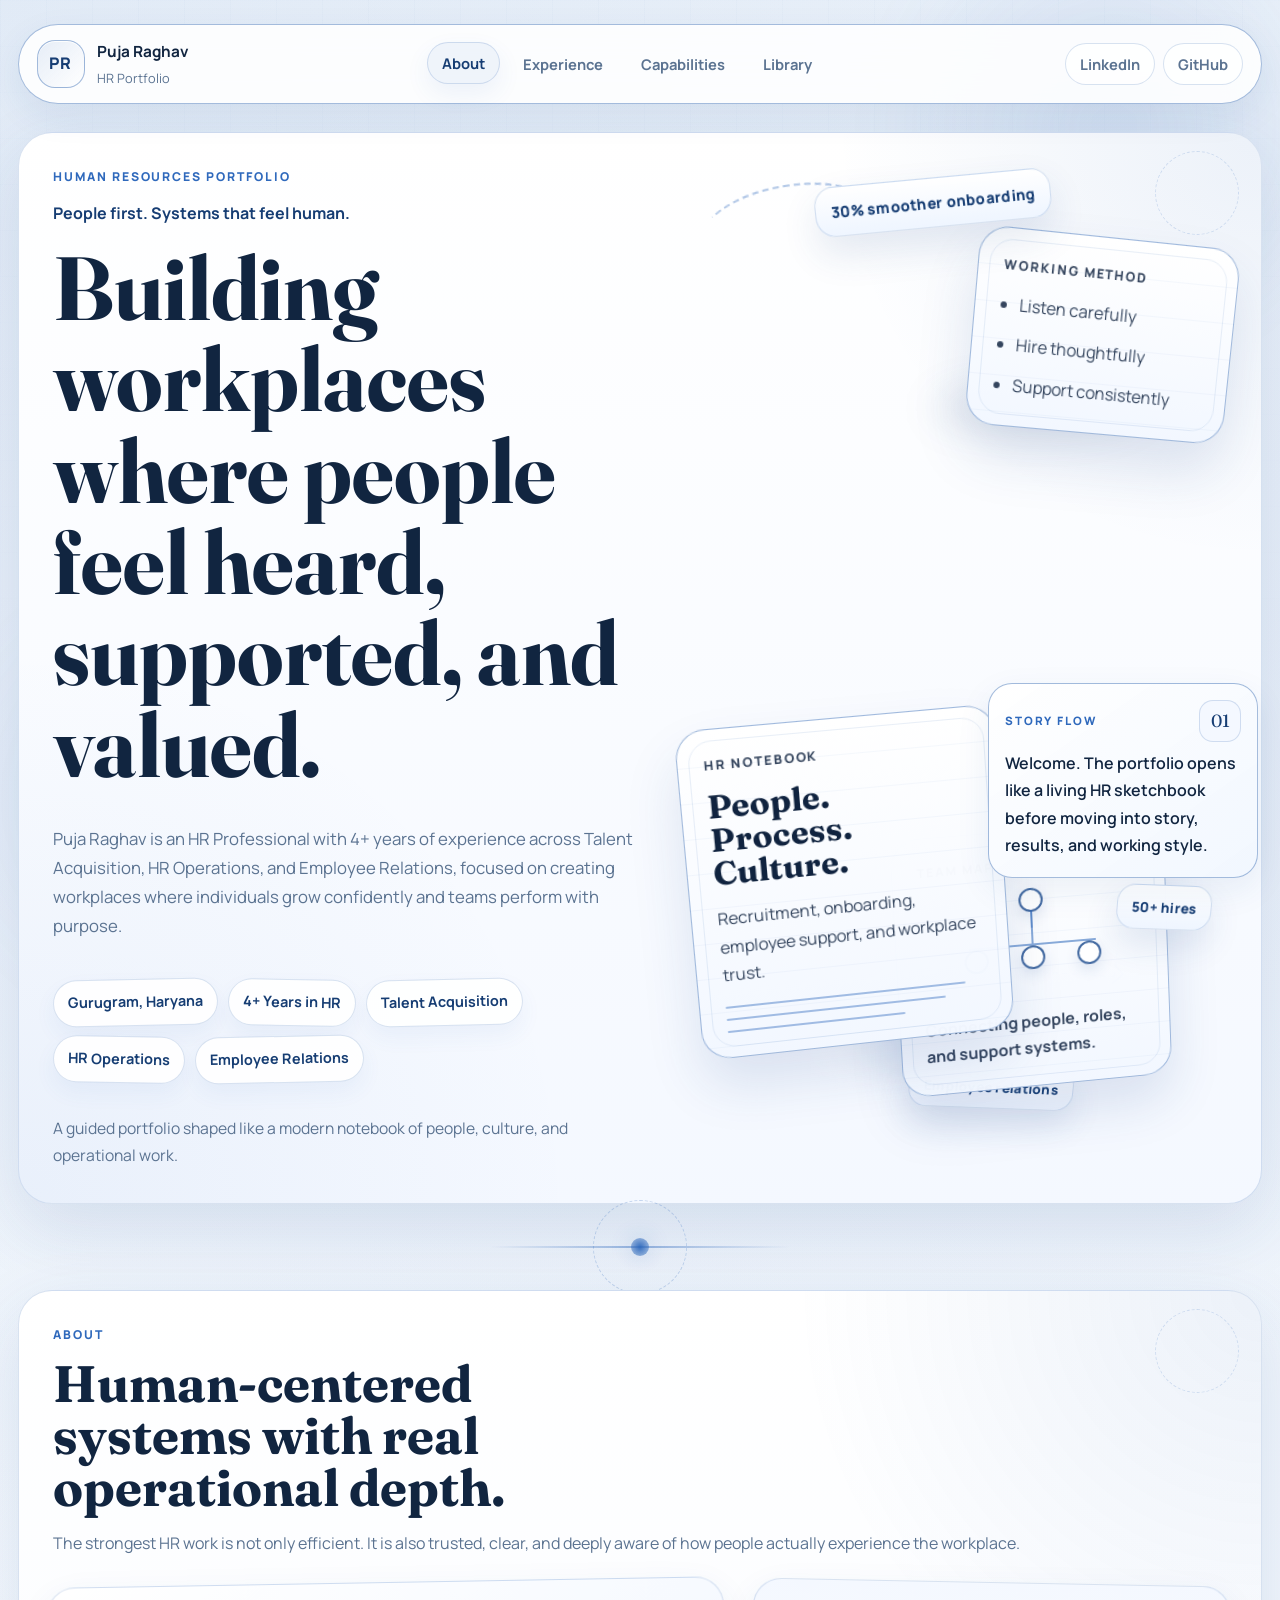
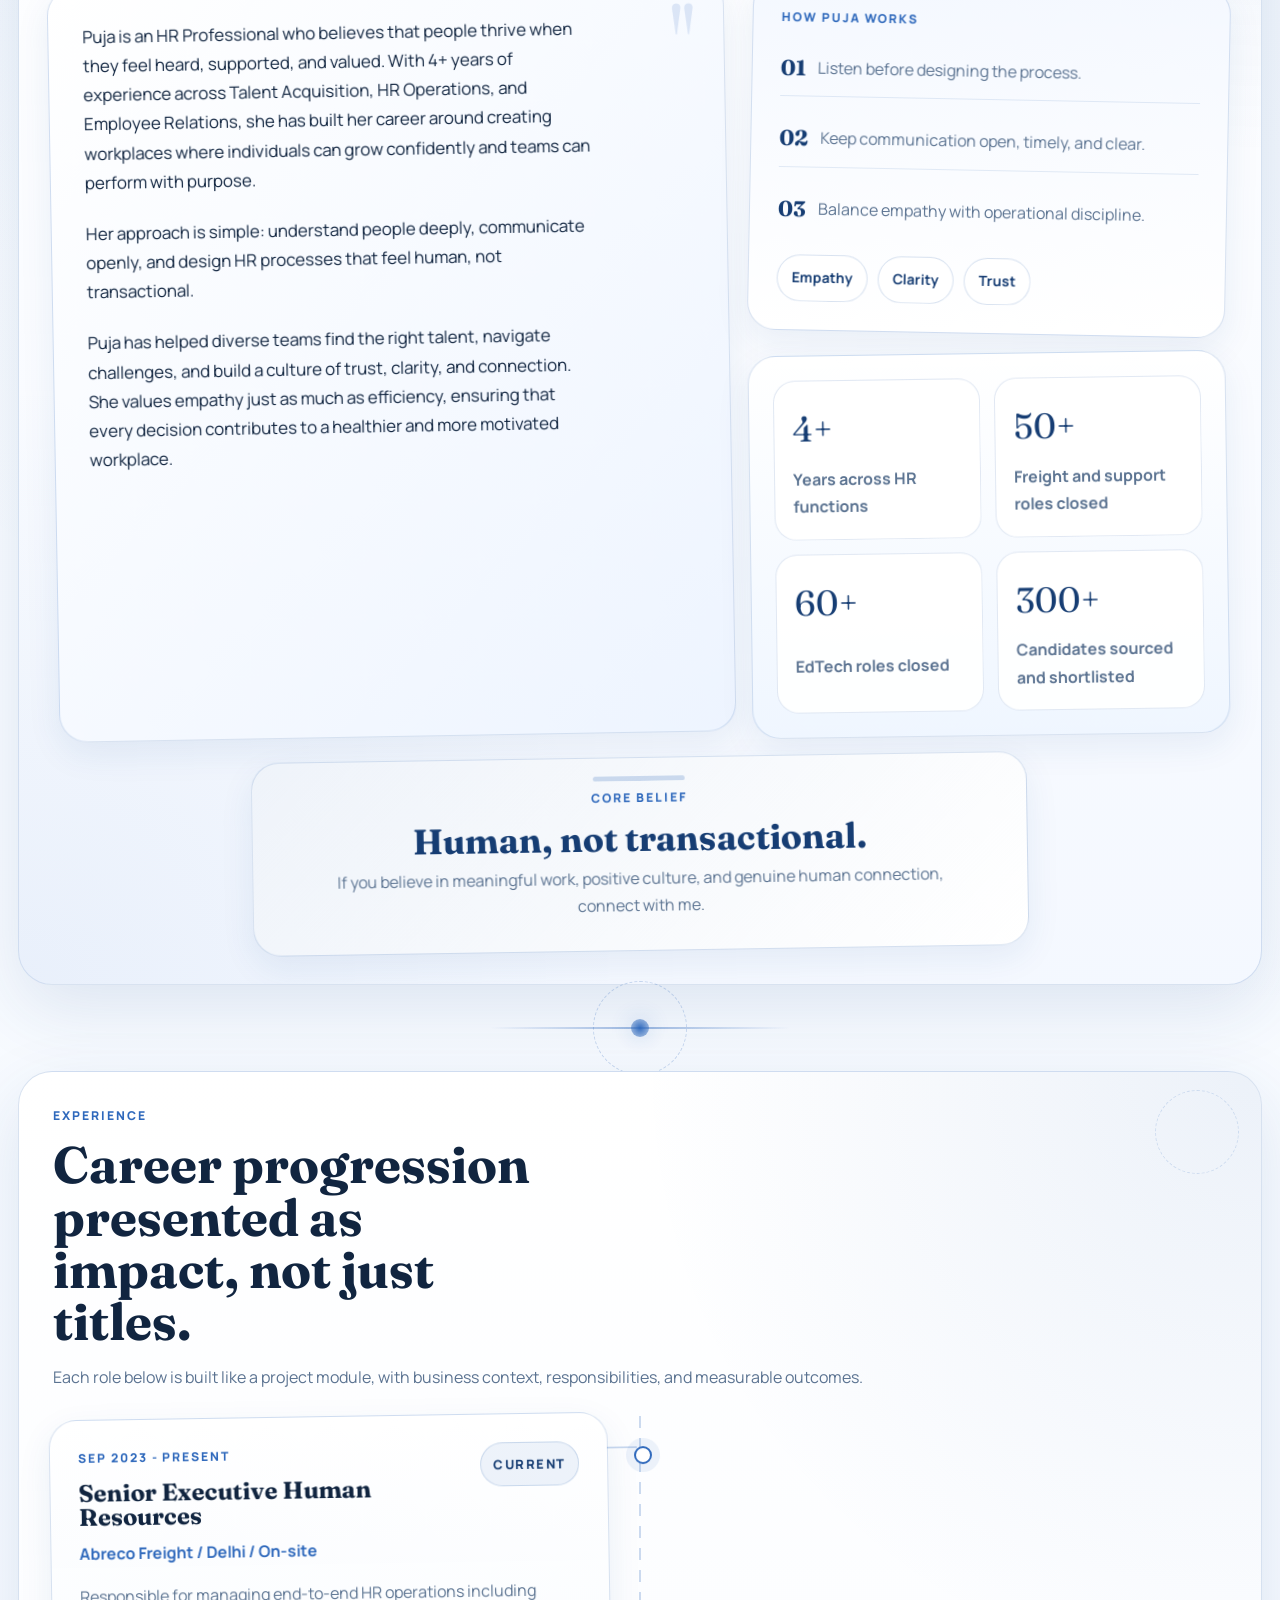
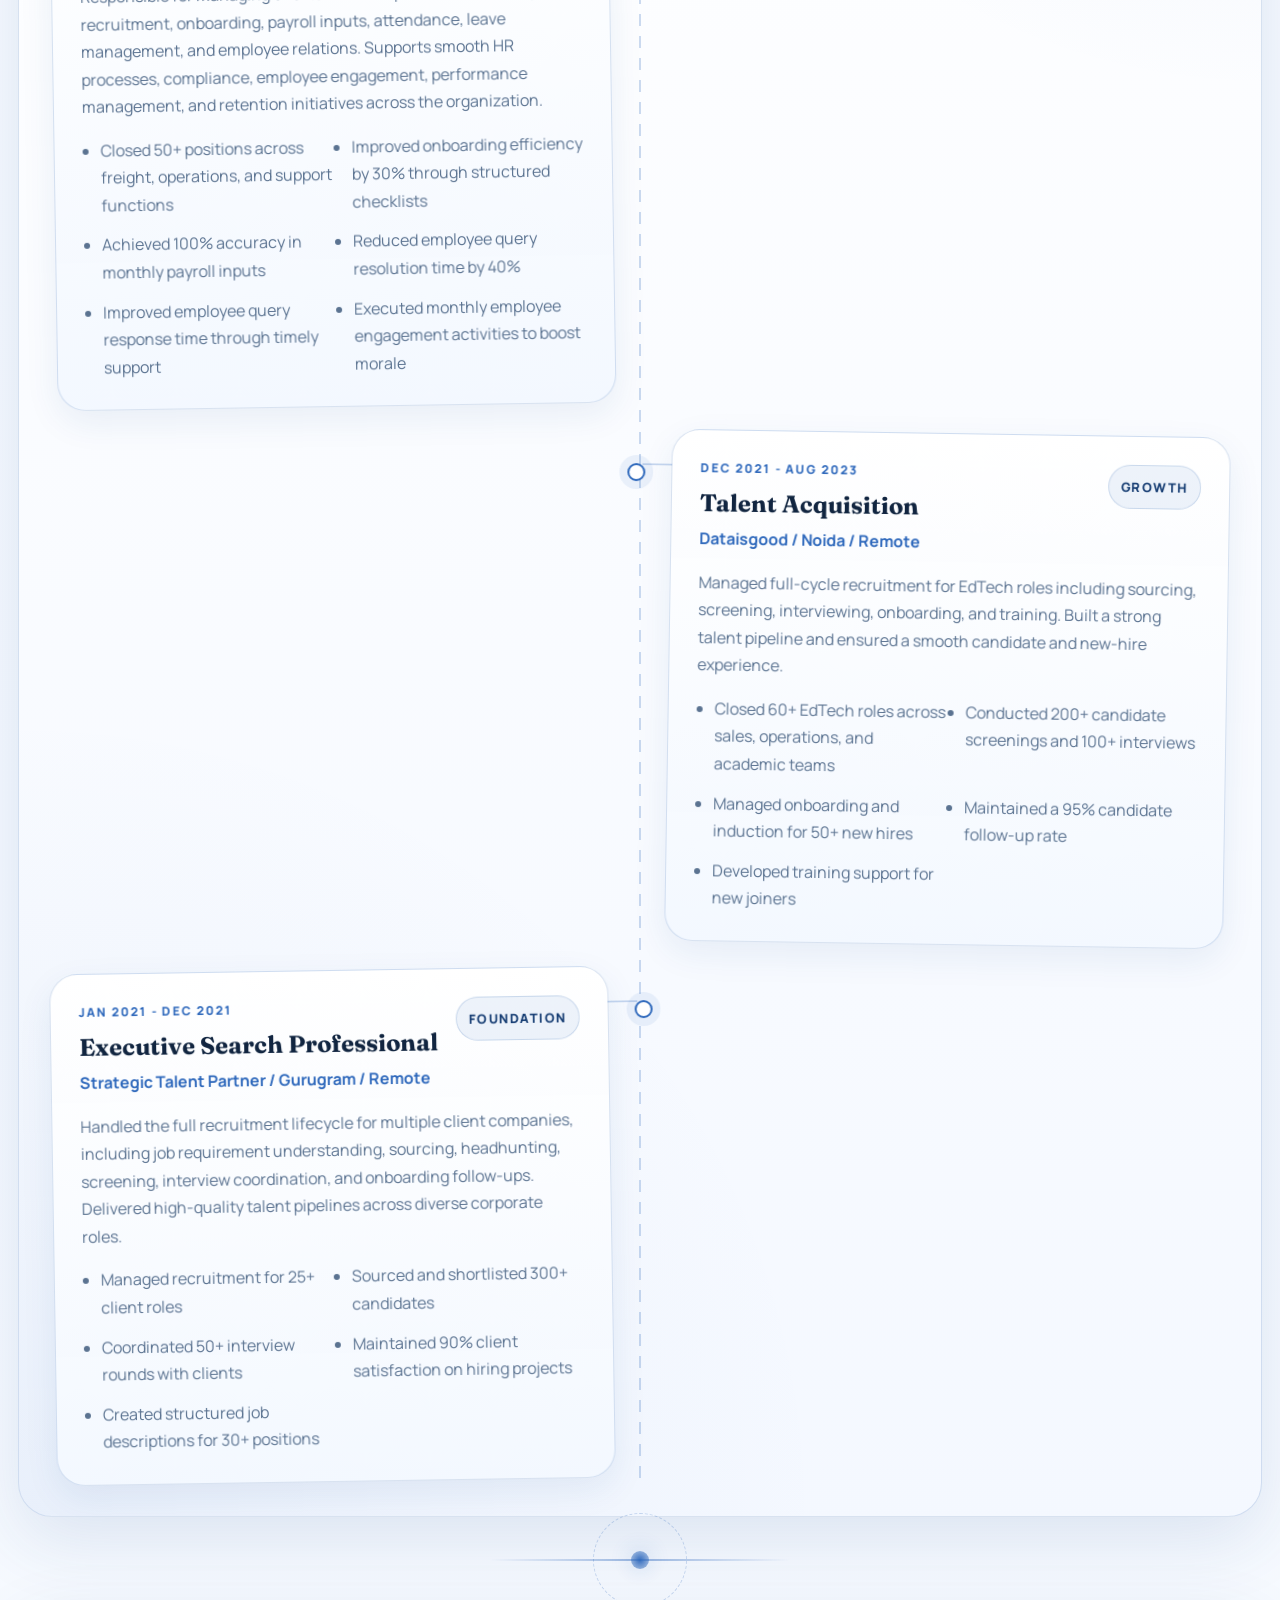
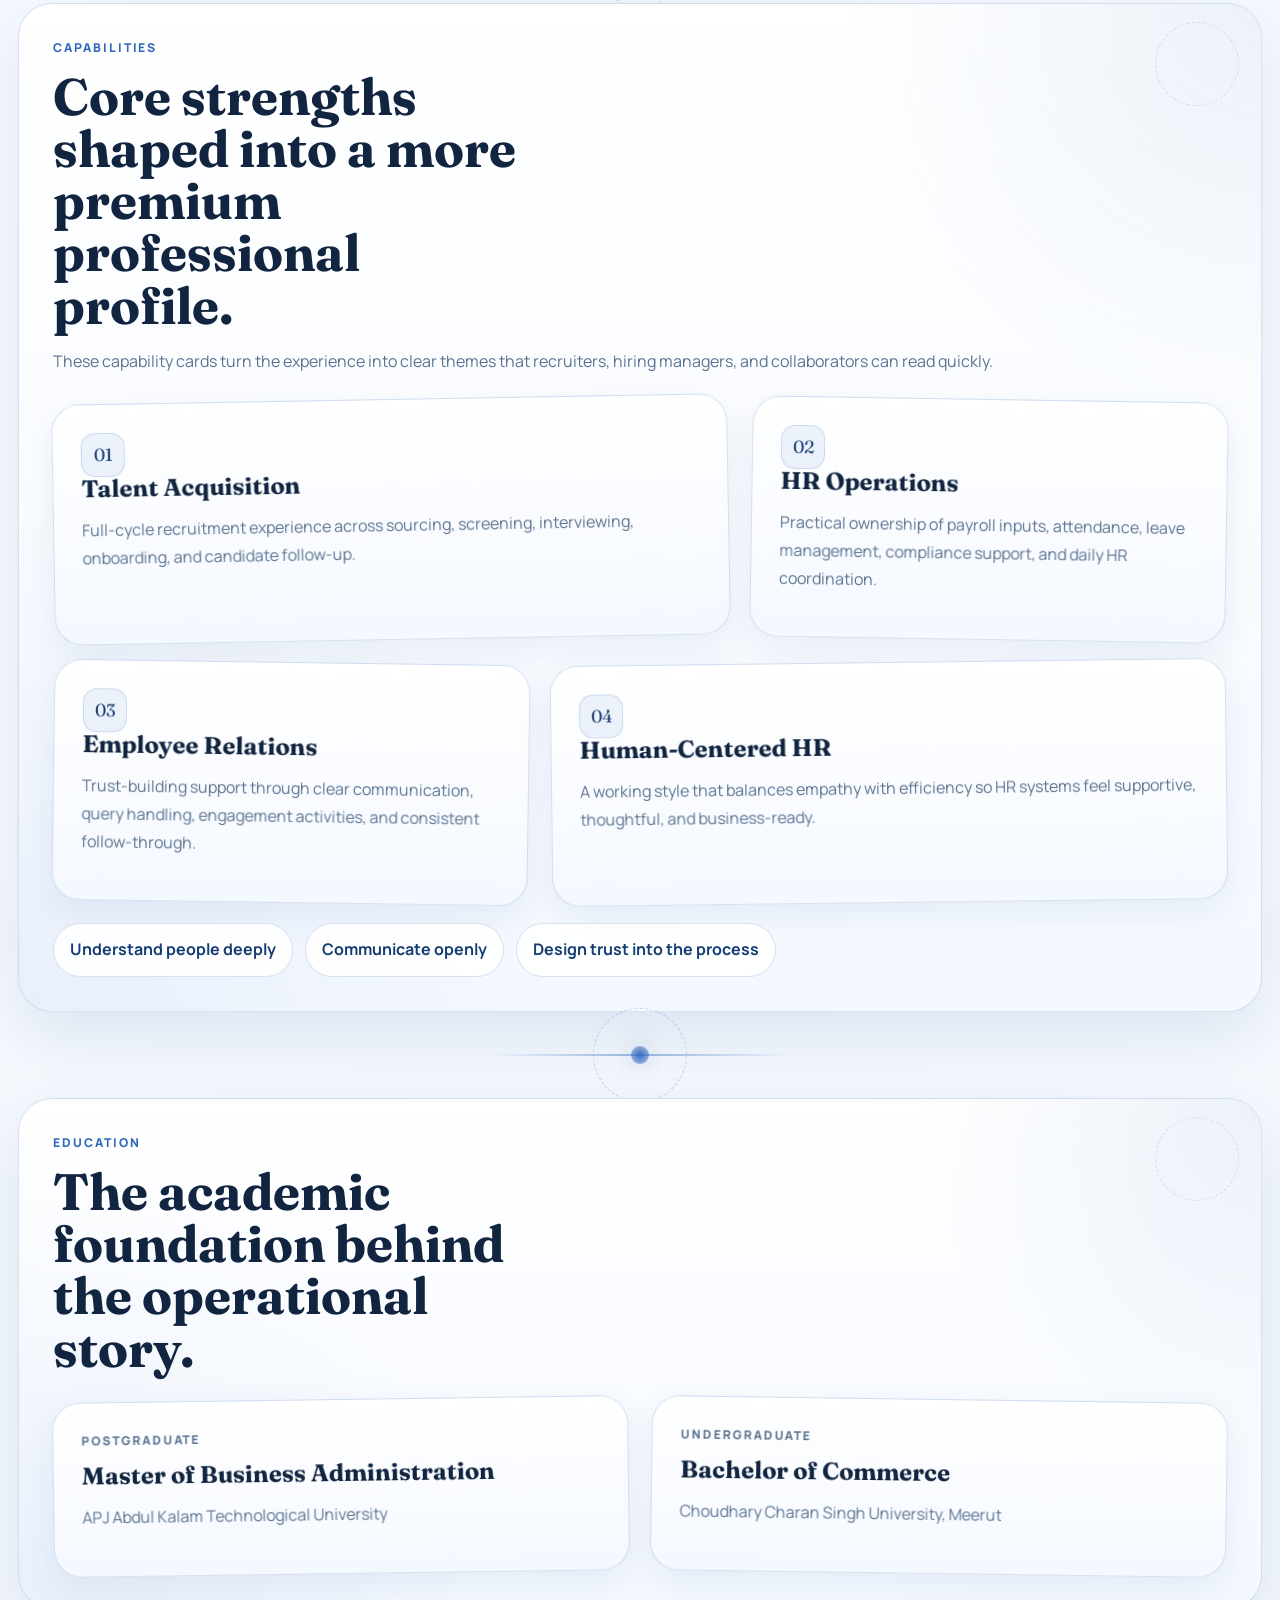
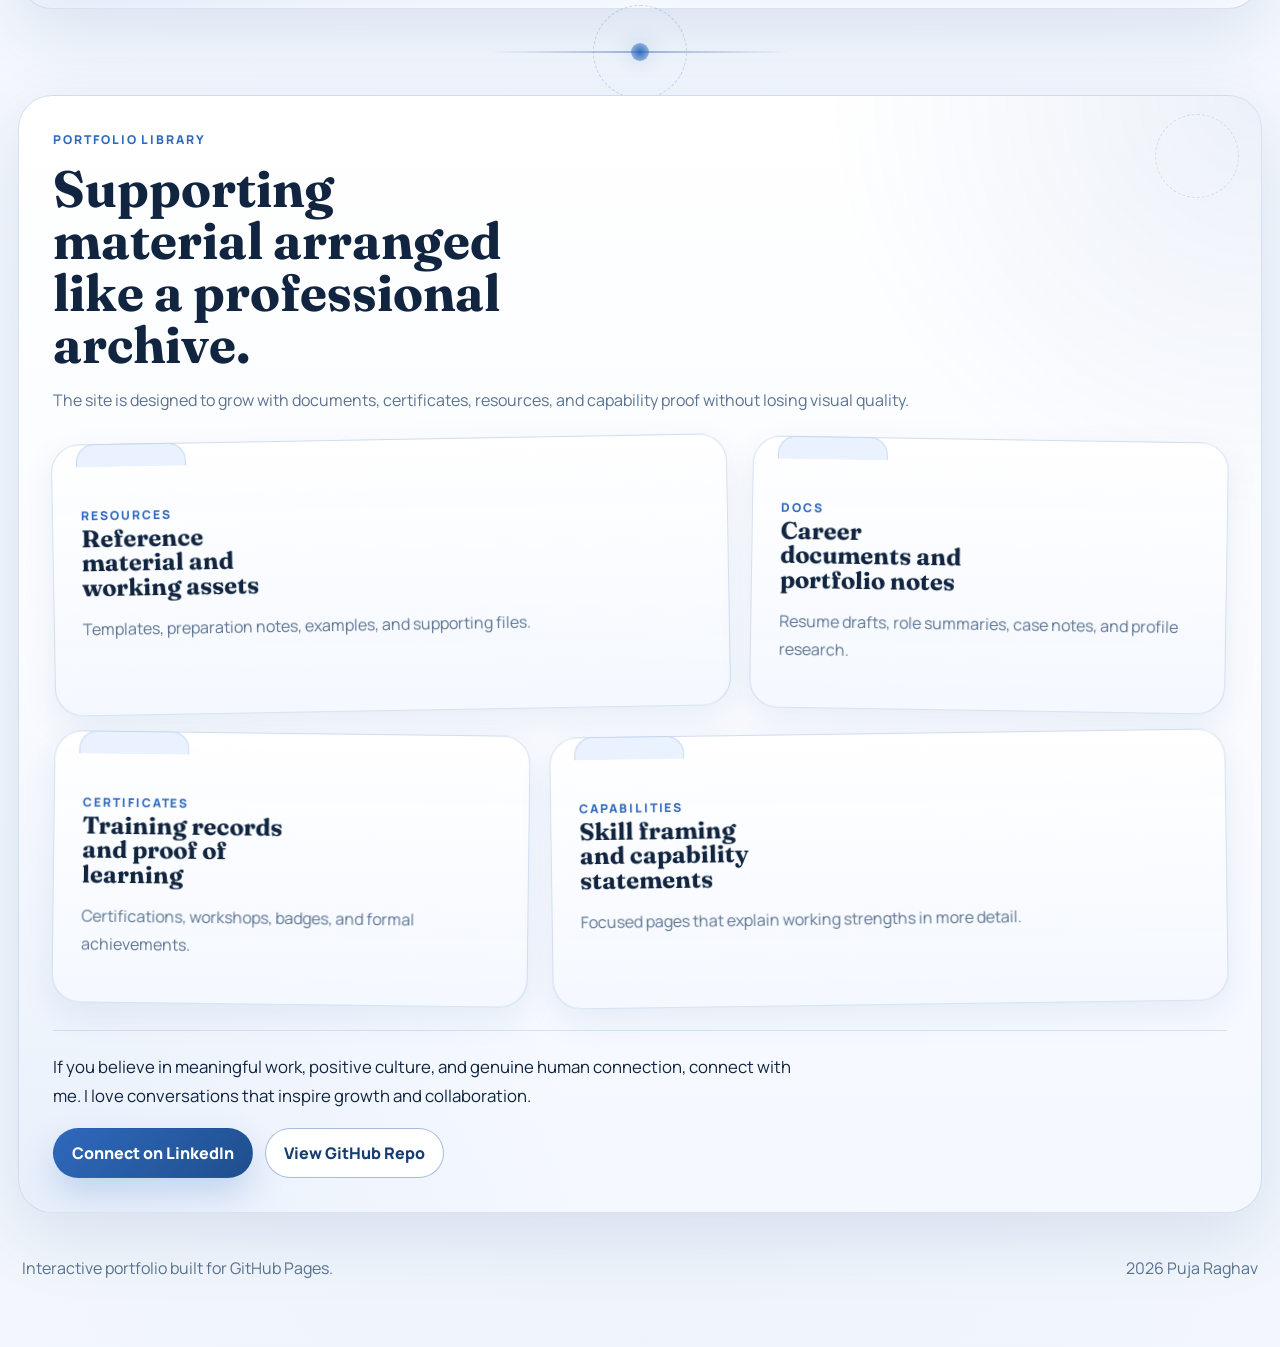
==== commit deb79683: "Reframe portfolio as white blue HR sketchbook" ====
--- a/index.html
+++ b/index.html
@@ -59,8 +59,8 @@
           <span class="story-index" id="section-index">01</span>
         </div>
         <p class="story-message" id="guide-message">
-          Welcome. The portfolio opens with a 3D stage before moving into the
-          story, the results, and the operating style.
+          Welcome. The portfolio opens like a living HR sketchbook before
+          moving into story, results, and working style.
         </p>
       </aside>
 
@@ -69,11 +69,11 @@
           class="hero section-panel reveal"
           data-section="hero"
           data-order="01"
-          data-voice="Welcome. The portfolio opens with a 3D stage before moving into the story, the results, and the operating style."
+          data-voice="Welcome. The portfolio opens like a living HR sketchbook before moving into story, results, and working style."
         >
           <div class="hero-copy">
             <p class="section-kicker">Human Resources Portfolio</p>
-            <p class="section-note">People first. Systems with depth.</p>
+            <p class="section-note">People first. Systems that feel human.</p>
             <h1>
               Building workplaces where people feel heard, supported, and
               valued.
@@ -94,8 +94,8 @@
             </div>
 
             <p class="hero-link-note">
-              LinkedIn and GitHub stay available in the header while the page
-              focuses on the story.
+              A guided portfolio shaped like a modern notebook of people,
+              culture, and operational work.
             </p>
           </div>
 
@@ -174,7 +174,7 @@
           </div>
 
           <div class="about-layout">
-            <article class="story-card tilt-card">
+            <article class="story-card tilt-card story-card-main">
               <p>
                 Puja is an HR Professional who believes that people thrive when
                 they feel heard, supported, and valued. With 4+ years of
@@ -197,48 +197,56 @@
               </p>
             </article>
 
-            <div class="about-side">
-              <article class="principles-card tilt-card">
-                <p class="mini-label">How Puja Works</p>
-                <div class="principles-list">
-                  <div>
-                    <strong>01</strong>
-                    <span>Listen before designing the process.</span>
-                  </div>
-                  <div>
-                    <strong>02</strong>
-                    <span>Keep communication open, timely, and clear.</span>
-                  </div>
-                  <div>
-                    <strong>03</strong>
-                    <span>Balance empathy with operational discipline.</span>
-                  </div>
-                </div>
-              </article>
-
-              <article class="metrics-board tilt-card">
-                <div class="metric-tower">
-                  <span class="metric-tower__value">4+</span>
-                  <span class="metric-tower__label">Years across HR functions</span>
-                </div>
-                <div class="metric-tower">
-                  <span class="metric-tower__value">50+</span>
-                  <span class="metric-tower__label">Freight and support roles closed</span>
-                </div>
-                <div class="metric-tower">
-                  <span class="metric-tower__value">60+</span>
-                  <span class="metric-tower__label">EdTech roles closed</span>
-                </div>
-                <div class="metric-tower">
-                  <span class="metric-tower__value">300+</span>
-                  <span class="metric-tower__label">Candidates sourced and shortlisted</span>
-                </div>
-                <p class="quote-line">
-                  If you believe in meaningful work, positive culture, and
-                  genuine human connection, connect with me.
-                </p>
-              </article>
-            </div>
+            <article class="principles-card tilt-card approach-card">
+              <p class="mini-label">How Puja Works</p>
+              <div class="principles-list">
+                <div>
+                  <strong>01</strong>
+                  <span>Listen before designing the process.</span>
+                </div>
+                <div>
+                  <strong>02</strong>
+                  <span>Keep communication open, timely, and clear.</span>
+                </div>
+                <div>
+                  <strong>03</strong>
+                  <span>Balance empathy with operational discipline.</span>
+                </div>
+              </div>
+              <div class="approach-tags">
+                <span>Empathy</span>
+                <span>Clarity</span>
+                <span>Trust</span>
+              </div>
+            </article>
+
+            <article class="metrics-board tilt-card metrics-board-grid">
+              <div class="metric-tower metric-tile">
+                <span class="metric-tower__value">4+</span>
+                <span class="metric-tower__label">Years across HR functions</span>
+              </div>
+              <div class="metric-tower metric-tile">
+                <span class="metric-tower__value">50+</span>
+                <span class="metric-tower__label">Freight and support roles closed</span>
+              </div>
+              <div class="metric-tower metric-tile">
+                <span class="metric-tower__value">60+</span>
+                <span class="metric-tower__label">EdTech roles closed</span>
+              </div>
+              <div class="metric-tower metric-tile">
+                <span class="metric-tower__value">300+</span>
+                <span class="metric-tower__label">Candidates sourced and shortlisted</span>
+              </div>
+            </article>
+
+            <article class="quote-card tilt-card">
+              <p class="mini-label">Core Belief</p>
+              <h3>Human, not transactional.</h3>
+              <p>
+                If you believe in meaningful work, positive culture, and
+                genuine human connection, connect with me.
+              </p>
+            </article>
           </div>
         </section>
 
@@ -253,7 +261,7 @@
           id="experience"
           data-section="experience"
           data-order="03"
-          data-voice="This is the proof layer. Each role is presented as a result-driven module with responsibilities, location, and measurable impact."
+          data-voice="This is the proof layer. Each role is arranged as a clean impact card with business context and measurable outcomes."
         >
           <div class="panel-heading">
             <p class="section-kicker">Experience</p>
@@ -355,7 +363,7 @@
           id="capabilities"
           data-section="capabilities"
           data-order="04"
-          data-voice="After the results, the portfolio shifts into capability framing so the strengths are easy to scan and remember."
+          data-voice="After the results, the page reframes the work into memorable strengths that are easy to scan and easy to trust."
         >
           <div class="panel-heading">
             <p class="section-kicker">Capabilities</p>
@@ -451,7 +459,7 @@
           id="library"
           data-section="library"
           data-order="06"
-          data-voice="The portfolio closes with an organized evidence layer: resources, documents, certificates, and capability notes."
+          data-voice="The portfolio closes with an organized archive for resources, documents, certificates, and capability notes."
         >
           <div class="panel-heading">
             <p class="section-kicker">Portfolio Library</p>
--- a/styles.css
+++ b/styles.css
@@ -1,22 +1,21 @@
 :root {
-  --bg: #0a1322;
-  --bg-deep: #07101c;
-  --surface: rgba(10, 20, 35, 0.78);
-  --surface-strong: rgba(11, 24, 42, 0.92);
-  --surface-soft: rgba(255, 255, 255, 0.03);
-  --line: rgba(168, 191, 223, 0.18);
-  --line-strong: rgba(168, 191, 223, 0.32);
-  --text: #edf4ff;
-  --muted: #9bb0c7;
-  --warm: #a9c5ee;
-  --warm-soft: rgba(169, 197, 238, 0.16);
-  --cool: #d8e6fb;
-  --cool-soft: rgba(216, 230, 251, 0.16);
-  --blue: #86aee6;
-  --blue-soft: rgba(134, 174, 230, 0.16);
-  --paper: #e9f1fd;
+  --bg: #f8fbff;
+  --bg-soft: #eef5ff;
+  --surface: #ffffff;
+  --surface-alt: #f4f8ff;
+  --surface-strong: #eaf2ff;
+  --line: rgba(42, 96, 172, 0.18);
+  --line-strong: rgba(42, 96, 172, 0.42);
+  --text: #112540;
+  --muted: #5b7391;
+  --blue: #2f69bc;
+  --blue-deep: #163d73;
+  --blue-soft: rgba(47, 105, 188, 0.1);
+  --blue-wash: rgba(47, 105, 188, 0.06);
+  --paper: #ffffff;
   --ink: #10233f;
-  --shadow: 0 30px 90px rgba(0, 0, 0, 0.35);
+  --shadow: 0 24px 70px rgba(31, 72, 136, 0.12);
+  --shadow-soft: 0 12px 34px rgba(31, 72, 136, 0.08);
   --radius-xl: 34px;
   --radius-lg: 24px;
   --radius-md: 18px;
@@ -36,10 +35,10 @@
   font-family: "Manrope", sans-serif;
   color: var(--text);
   background:
-    radial-gradient(circle at top left, rgba(169, 197, 238, 0.12), transparent 24%),
-    radial-gradient(circle at 82% 14%, rgba(134, 174, 230, 0.12), transparent 28%),
-    radial-gradient(circle at 48% 120%, rgba(216, 230, 251, 0.08), transparent 30%),
-    linear-gradient(180deg, #0d1728 0%, #09111e 46%, #060d17 100%);
+    radial-gradient(circle at 0% 0%, rgba(47, 105, 188, 0.11), transparent 24%),
+    radial-gradient(circle at 100% 8%, rgba(47, 105, 188, 0.08), transparent 28%),
+    radial-gradient(circle at 50% 100%, rgba(47, 105, 188, 0.06), transparent 32%),
+    linear-gradient(180deg, #fcfeff 0%, #f5f9ff 52%, #fbfdff 100%);
   overflow-x: hidden;
 }
 
@@ -51,19 +50,20 @@
   background:
     repeating-linear-gradient(
       90deg,
-      rgba(255, 255, 255, 0.025) 0,
-      rgba(255, 255, 255, 0.025) 1px,
+      rgba(47, 105, 188, 0.035) 0,
+      rgba(47, 105, 188, 0.035) 1px,
       transparent 1px,
-      transparent 44px
+      transparent 46px
     ),
     repeating-linear-gradient(
       180deg,
-      rgba(255, 255, 255, 0.018) 0,
-      rgba(255, 255, 255, 0.018) 1px,
+      rgba(47, 105, 188, 0.024) 0,
+      rgba(47, 105, 188, 0.024) 1px,
       transparent 1px,
-      transparent 44px
+      transparent 46px
     );
-  mask-image: linear-gradient(180deg, rgba(0, 0, 0, 0.72), transparent 96%);
+  opacity: 0.55;
+  mask-image: linear-gradient(180deg, rgba(0, 0, 0, 0.9), transparent 94%);
 }
 
 a {
@@ -74,32 +74,31 @@
 .background-mesh,
 .cursor-glow {
   position: fixed;
+  inset: 0;
   pointer-events: none;
-  inset: 0;
 }
 
 .background-mesh::before,
 .background-mesh::after {
   content: "";
   position: absolute;
-  width: 44vw;
-  height: 44vw;
+  width: 40vw;
+  height: 40vw;
   border-radius: 50%;
-  filter: blur(36px);
-  opacity: 0.28;
+  filter: blur(24px);
 }
 
 .background-mesh::before {
-  top: -12vw;
-  right: -8vw;
-  background: radial-gradient(circle, rgba(134, 174, 230, 0.42), transparent 66%);
+  top: -10vw;
+  right: -7vw;
+  background: radial-gradient(circle, rgba(47, 105, 188, 0.12), transparent 68%);
   animation: drift 16s ease-in-out infinite alternate;
 }
 
 .background-mesh::after {
-  bottom: -16vw;
-  left: -8vw;
-  background: radial-gradient(circle, rgba(216, 230, 251, 0.22), transparent 68%);
+  bottom: -12vw;
+  left: -6vw;
+  background: radial-gradient(circle, rgba(47, 105, 188, 0.08), transparent 68%);
   animation: drift 20s ease-in-out infinite alternate-reverse;
 }
 
@@ -108,17 +107,17 @@
   background:
     radial-gradient(
       280px circle at var(--cursor-x, 50%) var(--cursor-y, 50%),
-      rgba(169, 197, 238, 0.1),
-      transparent 65%
+      rgba(47, 105, 188, 0.1),
+      transparent 68%
     );
 }
 
 .page-shell {
   position: relative;
   z-index: 1;
-  width: min(1240px, calc(100% - 32px));
+  width: min(1260px, calc(100% - 36px));
   margin: 0 auto;
-  padding: 24px 0 44px;
+  padding: 24px 0 48px;
 }
 
 .site-header {
@@ -131,11 +130,11 @@
   gap: 18px;
   margin-bottom: 28px;
   padding: 14px 18px;
-  border: 1px solid var(--line);
+  border: 1px solid var(--line-strong);
   border-radius: 999px;
-  background: rgba(9, 17, 29, 0.78);
-  box-shadow: var(--shadow);
-  backdrop-filter: blur(24px);
+  background: rgba(255, 255, 255, 0.88);
+  box-shadow: var(--shadow-soft);
+  backdrop-filter: blur(18px);
 }
 
 .brand {
@@ -150,13 +149,15 @@
   justify-content: center;
   width: 48px;
   height: 48px;
-  border: 1px solid rgba(255, 255, 255, 0.15);
+  border: 1px solid var(--line-strong);
   border-radius: 18px;
   background:
-    linear-gradient(135deg, rgba(169, 197, 238, 0.2), rgba(255, 255, 255, 0.05)),
-    rgba(255, 255, 255, 0.03);
+    linear-gradient(135deg, rgba(47, 105, 188, 0.12), rgba(255, 255, 255, 0.9)),
+    var(--surface);
+  color: var(--blue-deep);
   font-weight: 800;
   letter-spacing: 0.08em;
+  box-shadow: inset 0 1px 0 rgba(255, 255, 255, 0.9);
 }
 
 .brand-copy {
@@ -185,6 +186,7 @@
 .header-links a {
   padding: 10px 14px;
   border-radius: 999px;
+  border: 1px solid transparent;
   color: var(--muted);
   font-size: 0.92rem;
   font-weight: 700;
@@ -192,15 +194,18 @@
     transform 180ms ease,
     background-color 180ms ease,
     color 180ms ease,
-    border-color 180ms ease;
+    border-color 180ms ease,
+    box-shadow 180ms ease;
 }
 
 .site-nav a:hover,
 .site-nav a.is-active,
 .header-links a:hover {
   transform: translateY(-1px);
-  color: var(--text);
-  background: rgba(255, 255, 255, 0.06);
+  color: var(--blue-deep);
+  border-color: var(--line);
+  background: rgba(47, 105, 188, 0.06);
+  box-shadow: 0 10px 24px rgba(47, 105, 188, 0.08);
 }
 
 .header-links {
@@ -209,23 +214,24 @@
 }
 
 .header-links a {
-  border: 1px solid var(--line);
+  border-color: var(--line);
+  background: rgba(255, 255, 255, 0.72);
 }
 
 .story-dock {
   position: fixed;
-  right: 24px;
-  bottom: 24px;
+  right: 22px;
+  bottom: 22px;
   z-index: 24;
-  width: min(300px, calc(100vw - 32px));
-  padding: 18px 18px 20px;
-  border: 1px solid var(--line);
+  width: min(270px, calc(100vw - 32px));
+  padding: 16px 16px 18px;
+  border: 1px solid var(--line-strong);
   border-radius: 24px;
   background:
-    linear-gradient(145deg, rgba(255, 255, 255, 0.08), rgba(255, 255, 255, 0.03)),
-    rgba(8, 17, 31, 0.82);
-  box-shadow: var(--shadow);
-  backdrop-filter: blur(18px);
+    linear-gradient(145deg, rgba(255, 255, 255, 0.94), rgba(241, 247, 255, 0.96)),
+    var(--surface);
+  box-shadow: var(--shadow-soft);
+  backdrop-filter: blur(14px);
   pointer-events: none;
 }
 
@@ -253,7 +259,8 @@
   height: 42px;
   border: 1px solid var(--line);
   border-radius: 14px;
-  background: rgba(255, 255, 255, 0.05);
+  background: var(--surface-alt);
+  color: var(--blue-deep);
   font-family: "Fraunces", serif;
   font-size: 1.1rem;
 }
@@ -272,25 +279,36 @@
   border: 1px solid var(--line);
   border-radius: var(--radius-xl);
   background:
-    linear-gradient(135deg, rgba(255, 255, 255, 0.06), rgba(255, 255, 255, 0.02)),
-    rgba(8, 18, 32, 0.78);
+    linear-gradient(180deg, rgba(255, 255, 255, 0.98), rgba(244, 248, 255, 0.98)),
+    var(--surface);
   box-shadow: var(--shadow);
-  backdrop-filter: blur(20px);
 }
 
 .section-panel::before {
   content: "";
   position: absolute;
   inset: 0;
-  background:
-    radial-gradient(circle at top right, rgba(134, 174, 230, 0.12), transparent 30%),
-    radial-gradient(circle at bottom left, rgba(216, 230, 251, 0.08), transparent 34%);
+  pointer-events: none;
+  background:
+    radial-gradient(circle at top right, rgba(47, 105, 188, 0.09), transparent 26%),
+    radial-gradient(circle at bottom left, rgba(47, 105, 188, 0.06), transparent 34%);
+}
+
+.section-panel::after {
+  content: "";
+  position: absolute;
+  right: 22px;
+  top: 18px;
+  width: 82px;
+  height: 82px;
+  border: 1px dashed rgba(47, 105, 188, 0.18);
+  border-radius: 50%;
   pointer-events: none;
 }
 
 .section-bridge {
   position: relative;
-  height: 100px;
+  height: 86px;
 }
 
 .section-bridge span {
@@ -302,31 +320,29 @@
 }
 
 .section-bridge span:nth-child(1) {
-  width: 320px;
+  width: 300px;
   height: 2px;
-  background: linear-gradient(90deg, transparent, rgba(134, 174, 230, 0.48), transparent);
+  background: linear-gradient(90deg, transparent, rgba(47, 105, 188, 0.46), transparent);
 }
 
 .section-bridge span:nth-child(2) {
-  width: 130px;
-  height: 130px;
-  border: 1px dashed rgba(168, 191, 223, 0.22);
+  width: 94px;
+  height: 94px;
+  border: 1px dashed rgba(47, 105, 188, 0.24);
   animation: pulseRing 7s linear infinite;
 }
 
 .section-bridge span:nth-child(3) {
-  width: 26px;
-  height: 26px;
-  background: radial-gradient(circle, rgba(255, 255, 255, 0.96), rgba(169, 197, 238, 0.24));
-  box-shadow:
-    0 0 34px rgba(134, 174, 230, 0.34),
-    0 0 70px rgba(216, 230, 251, 0.12);
+  width: 18px;
+  height: 18px;
+  background: radial-gradient(circle, rgba(47, 105, 188, 0.96), rgba(47, 105, 188, 0.3));
+  box-shadow: 0 0 22px rgba(47, 105, 188, 0.24);
 }
 
 .panel-heading {
   position: relative;
   z-index: 1;
-  margin-bottom: 22px;
+  margin-bottom: 24px;
 }
 
 .section-kicker,
@@ -343,7 +359,7 @@
 
 .section-note {
   margin: 0 0 14px;
-  color: var(--cool);
+  color: var(--blue-deep);
   font-weight: 700;
 }
 
@@ -352,19 +368,19 @@
 h3 {
   margin: 0;
   font-family: "Fraunces", serif;
-  line-height: 1.05;
+  line-height: 1.02;
 }
 
 h1 {
   max-width: 12ch;
-  font-size: clamp(3rem, 7.5vw, 5.8rem);
+  font-size: clamp(3rem, 7vw, 5.6rem);
   margin-bottom: 18px;
 }
 
 h2 {
   max-width: 14ch;
-  font-size: clamp(2rem, 4vw, 3.4rem);
-  margin-bottom: 8px;
+  font-size: clamp(2rem, 4vw, 3.3rem);
+  margin-bottom: 10px;
 }
 
 h3 {
@@ -389,8 +405,8 @@
 
 .hero {
   display: grid;
-  grid-template-columns: minmax(0, 1.05fr) minmax(320px, 0.95fr);
-  gap: 26px;
+  grid-template-columns: minmax(0, 1.02fr) minmax(360px, 0.98fr);
+  gap: 28px;
   align-items: stretch;
 }
 
@@ -399,29 +415,45 @@
   z-index: 1;
   display: flex;
   flex-direction: column;
+  justify-content: center;
+}
+
+.hero-summary {
+  max-width: 44rem;
+  font-size: 1.05rem;
 }
 
 .hero-chips {
   display: flex;
   flex-wrap: wrap;
   gap: 10px;
-  margin: 22px 0 24px;
+  margin: 22px 0 22px;
 }
 
 .hero-chips span {
   padding: 10px 14px;
-  border: 1px solid rgba(255, 255, 255, 0.1);
+  border: 1px solid var(--line);
   border-radius: 999px;
-  background: rgba(255, 255, 255, 0.035);
-  color: var(--text);
+  background: rgba(255, 255, 255, 0.9);
+  color: var(--blue-deep);
   font-size: 0.9rem;
   font-weight: 700;
+  box-shadow: 0 10px 22px rgba(47, 105, 188, 0.06);
+}
+
+.hero-chips span:nth-child(odd) {
+  transform: rotate(-1.2deg);
+}
+
+.hero-chips span:nth-child(even) {
+  transform: rotate(1deg);
 }
 
 .hero-link-note {
-  margin: 16px 0 0;
+  margin: 10px 0 0;
+  max-width: 34rem;
   color: var(--muted);
-  font-size: 0.96rem;
+  font-size: 0.98rem;
 }
 
 .hero-actions,
@@ -438,12 +470,14 @@
   min-height: 50px;
   padding: 0 18px;
   border-radius: 999px;
+  border: 1px solid transparent;
   font-weight: 800;
   transition:
     transform 180ms ease,
     box-shadow 180ms ease,
     background-color 180ms ease,
-    border-color 180ms ease;
+    border-color 180ms ease,
+    color 180ms ease;
 }
 
 .button:hover {
@@ -451,20 +485,30 @@
 }
 
 .button-primary {
-  background: linear-gradient(135deg, #e8f1fe, #bfd3f3);
-  color: var(--ink);
-  box-shadow: 0 16px 34px rgba(169, 197, 238, 0.16);
+  background: linear-gradient(135deg, #2f69bc, #1f4e8d);
+  color: #ffffff;
+  box-shadow: 0 16px 34px rgba(47, 105, 188, 0.22);
 }
 
 .button-secondary {
-  border: 1px solid var(--line-strong);
-  background: rgba(255, 255, 255, 0.05);
-  color: var(--text);
+  border-color: var(--line-strong);
+  background: rgba(255, 255, 255, 0.94);
+  color: var(--blue-deep);
+}
+
+.tilt-card {
+  transform:
+    perspective(1600px)
+    rotateX(var(--tilt-x, 0deg))
+    rotateY(var(--tilt-y, 0deg))
+    rotateZ(var(--tilt-spin, 0deg))
+    translateY(var(--tilt-lift, 0px));
+  transition: transform 200ms ease, border-color 180ms ease, box-shadow 180ms ease;
 }
 
 .tilt-card:hover {
-  border-color: rgba(255, 255, 255, 0.28);
-  box-shadow: 0 24px 70px rgba(0, 0, 0, 0.28);
+  border-color: var(--line-strong);
+  box-shadow: 0 24px 60px rgba(47, 105, 188, 0.16);
 }
 
 .scene-shell {
@@ -479,8 +523,8 @@
   min-height: 620px;
   transform-style: preserve-3d;
   transform:
-    rotateX(var(--scene-rx, -10deg))
-    rotateY(var(--scene-ry, 8deg))
+    rotateX(var(--scene-rx, -8deg))
+    rotateY(var(--scene-ry, 7deg))
     translate3d(0, 0, 0);
   transition: transform 220ms ease-out;
 }
@@ -495,20 +539,20 @@
 
 .scene-floor {
   left: 50%;
-  bottom: 78px;
-  width: 420px;
-  height: 110px;
+  bottom: 70px;
+  width: 440px;
+  height: 118px;
   border-radius: 50%;
   background:
-    radial-gradient(circle at center, rgba(169, 197, 238, 0.2), transparent 52%),
-    radial-gradient(circle at center, rgba(255, 255, 255, 0.18), transparent 70%);
+    radial-gradient(circle at center, rgba(47, 105, 188, 0.18), transparent 52%),
+    radial-gradient(circle at center, rgba(255, 255, 255, 0.98), transparent 72%);
   transform: translateX(-50%) translateZ(0);
-  filter: blur(8px);
+  filter: blur(9px);
 }
 
 .scene-shadow {
   border-radius: 50%;
-  background: rgba(0, 0, 0, 0.28);
+  background: rgba(25, 58, 110, 0.1);
   filter: blur(18px);
 }
 
@@ -531,14 +575,20 @@
 .scene-sheet {
   width: 300px;
   padding: 24px;
-  border: 1px solid rgba(133, 161, 200, 0.34);
-  border-radius: 26px;
-  background:
-    linear-gradient(180deg, rgba(248, 251, 255, 0.97), rgba(224, 235, 250, 0.94)),
-    var(--paper);
+  border: 1px solid var(--line-strong);
+  border-radius: 28px;
+  background:
+    repeating-linear-gradient(
+      180deg,
+      rgba(47, 105, 188, 0.045) 0,
+      rgba(47, 105, 188, 0.045) 1px,
+      transparent 1px,
+      transparent 34px
+    ),
+    linear-gradient(180deg, rgba(255, 255, 255, 0.98), rgba(242, 247, 255, 0.98));
   box-shadow:
-    0 26px 60px rgba(0, 0, 0, 0.28),
-    inset 0 1px 0 rgba(255, 255, 255, 0.7);
+    0 28px 52px rgba(31, 72, 136, 0.13),
+    inset 0 1px 0 rgba(255, 255, 255, 0.96);
   color: var(--ink);
 }
 
@@ -546,8 +596,8 @@
   content: "";
   position: absolute;
   inset: 10px;
-  border: 1px solid rgba(94, 129, 176, 0.14);
-  border-radius: 20px;
+  border: 1px solid rgba(42, 96, 172, 0.1);
+  border-radius: 22px;
   pointer-events: none;
 }
 
@@ -561,20 +611,20 @@
 .scene-sheet p,
 .scene-sheet span,
 .scene-sheet li {
-  color: rgba(16, 35, 63, 0.82);
+  color: rgba(16, 35, 63, 0.84);
 }
 
 .scene-sheet-main {
-  left: 30px;
-  bottom: 160px;
-  transform: translateZ(110px) rotateZ(-5deg);
+  left: 24px;
+  bottom: 152px;
+  transform: translateZ(110px) rotateZ(-4deg);
 }
 
 .scene-sheet-process {
-  right: 16px;
-  top: 88px;
-  width: 250px;
-  transform: translateZ(60px) rotateZ(6deg);
+  right: 12px;
+  top: 84px;
+  width: 252px;
+  transform: translateZ(62px) rotateZ(5deg);
 }
 
 .scene-sheet-process ul {
@@ -585,8 +635,8 @@
 }
 
 .scene-sheet-people {
-  right: 72px;
-  bottom: 100px;
+  right: 70px;
+  bottom: 92px;
   width: 270px;
   transform: translateZ(84px) rotateZ(-3deg);
 }
@@ -600,7 +650,7 @@
 .scene-pencil-lines span {
   height: 2px;
   border-radius: 999px;
-  background: rgba(70, 104, 147, 0.46);
+  background: rgba(47, 105, 188, 0.42);
 }
 
 .scene-pencil-lines span:nth-child(1) {
@@ -625,7 +675,7 @@
 .people-map::after {
   content: "";
   position: absolute;
-  background: rgba(70, 104, 147, 0.6);
+  background: rgba(47, 105, 188, 0.56);
 }
 
 .people-map::before {
@@ -648,10 +698,10 @@
   position: absolute;
   width: 24px;
   height: 24px;
-  border: 2px solid rgba(56, 88, 131, 0.88);
+  border: 2px solid rgba(31, 78, 143, 0.84);
   border-radius: 50%;
-  background: rgba(255, 255, 255, 0.92);
-  box-shadow: 0 6px 14px rgba(49, 78, 113, 0.14);
+  background: rgba(255, 255, 255, 0.98);
+  box-shadow: 0 6px 14px rgba(31, 72, 136, 0.12);
 }
 
 .people-node::after {
@@ -661,7 +711,7 @@
   top: 100%;
   width: 2px;
   height: 18px;
-  background: rgba(70, 104, 147, 0.56);
+  background: rgba(47, 105, 188, 0.44);
   transform: translateX(-50%);
 }
 
@@ -700,45 +750,45 @@
 
 .scene-sticky {
   padding: 12px 14px;
-  border: 1px solid rgba(168, 191, 223, 0.22);
-  border-radius: 16px;
-  background:
-    linear-gradient(180deg, rgba(22, 42, 72, 0.96), rgba(16, 31, 52, 0.98));
-  color: #eef4ff;
+  border: 1px solid var(--line);
+  border-radius: 18px;
+  background:
+    linear-gradient(180deg, rgba(255, 255, 255, 0.98), rgba(238, 245, 255, 0.98));
+  color: var(--blue-deep);
   font-size: 0.86rem;
   font-weight: 800;
   letter-spacing: 0.02em;
-  box-shadow: 0 20px 40px rgba(0, 0, 0, 0.22);
+  box-shadow: 0 16px 34px rgba(31, 72, 136, 0.12);
 }
 
 .sticky-one {
-  right: 34px;
-  bottom: 260px;
+  right: 30px;
+  bottom: 252px;
   transform: translateZ(100px) rotateZ(4deg);
 }
 
 .sticky-two {
   left: 150px;
-  top: 38px;
+  top: 34px;
   transform: translateZ(78px) rotateZ(-6deg);
 }
 
 .sticky-three {
-  left: 240px;
-  bottom: 66px;
+  left: 236px;
+  bottom: 62px;
   transform: translateZ(62px) rotateZ(5deg);
 }
 
 .scene-doodle {
-  border-color: rgba(168, 191, 223, 0.42);
+  border-color: rgba(47, 105, 188, 0.4);
 }
 
 .doodle-arc {
-  left: 48px;
-  top: 36px;
+  left: 42px;
+  top: 34px;
   width: 180px;
   height: 88px;
-  border-top: 2px dashed rgba(134, 174, 230, 0.36);
+  border-top: 2px dashed rgba(47, 105, 188, 0.36);
   border-left: 2px dashed transparent;
   border-right: 2px dashed transparent;
   border-bottom: 2px dashed transparent;
@@ -751,8 +801,8 @@
   bottom: 182px;
   width: 96px;
   height: 60px;
-  border-right: 2px dashed rgba(134, 174, 230, 0.36);
-  border-bottom: 2px dashed rgba(134, 174, 230, 0.36);
+  border-right: 2px dashed rgba(47, 105, 188, 0.34);
+  border-bottom: 2px dashed rgba(47, 105, 188, 0.34);
   transform: translateZ(14px) rotate(6deg);
 }
 
@@ -763,59 +813,79 @@
   bottom: -6px;
   width: 14px;
   height: 14px;
-  border-right: 2px solid rgba(134, 174, 230, 0.52);
-  border-bottom: 2px solid rgba(134, 174, 230, 0.52);
+  border-right: 2px solid rgba(47, 105, 188, 0.5);
+  border-bottom: 2px solid rgba(47, 105, 188, 0.5);
   transform: rotate(-45deg);
-}
-
-.about-layout {
-  position: relative;
-  z-index: 1;
-  display: grid;
-  grid-template-columns: minmax(0, 1.05fr) minmax(340px, 0.95fr);
-  gap: 22px;
 }
 
 .story-card,
 .principles-card,
 .metrics-board,
+.quote-card,
 .experience-card,
 .capability-card,
 .education-card,
 .library-card {
   position: relative;
   z-index: 1;
+  padding: 28px;
   border: 1px solid var(--line);
   border-radius: 28px;
   background:
-    linear-gradient(145deg, rgba(255, 255, 255, 0.06), rgba(255, 255, 255, 0.02)),
-    rgba(10, 20, 36, 0.8);
-  box-shadow: var(--shadow);
+    linear-gradient(180deg, rgba(255, 255, 255, 0.98), rgba(244, 248, 255, 0.98)),
+    var(--surface);
+  box-shadow: var(--shadow-soft);
   transform-style: preserve-3d;
 }
 
-.tilt-card {
-  transform:
-    perspective(1600px)
-    rotateX(var(--tilt-x, 0deg))
-    rotateY(var(--tilt-y, 0deg))
-    translateY(var(--tilt-lift, 0px));
-  transition: transform 200ms ease, border-color 180ms ease, box-shadow 180ms ease;
-}
-
-.story-card,
-.principles-card,
-.metrics-board,
-.experience-card,
-.capability-card,
-.education-card,
-.library-card {
-  padding: 28px;
-}
-
-.about-side {
+.about-layout {
+  position: relative;
+  z-index: 1;
   display: grid;
-  gap: 22px;
+  grid-template-columns: repeat(12, minmax(0, 1fr));
+  gap: 20px;
+}
+
+.story-card-main {
+  grid-column: 1 / span 7;
+  grid-row: 1 / span 2;
+  padding: 34px;
+  background:
+    linear-gradient(135deg, rgba(255, 255, 255, 0.98), rgba(237, 244, 255, 0.98)),
+    var(--surface);
+  --tilt-spin: -1deg;
+}
+
+.story-card-main::before {
+  content: "\"";
+  position: absolute;
+  top: 18px;
+  right: 28px;
+  color: rgba(47, 105, 188, 0.14);
+  font-family: "Fraunces", serif;
+  font-size: 6rem;
+  line-height: 1;
+}
+
+.story-card-main p {
+  position: relative;
+  margin: 0 0 22px;
+  max-width: 32rem;
+  color: var(--text);
+  font-size: 1.06rem;
+}
+
+.story-card-main p:last-child {
+  margin-bottom: 0;
+}
+
+.approach-card {
+  grid-column: 8 / span 5;
+  grid-row: 1;
+  background:
+    linear-gradient(180deg, rgba(244, 248, 255, 0.98), rgba(255, 255, 255, 0.98)),
+    var(--surface-alt);
+  --tilt-spin: 1.1deg;
 }
 
 .principles-list {
@@ -828,7 +898,7 @@
   grid-template-columns: auto 1fr;
   gap: 12px;
   padding: 14px 0;
-  border-bottom: 1px solid var(--line);
+  border-bottom: 1px solid rgba(42, 96, 172, 0.12);
 }
 
 .principles-list div:last-child {
@@ -836,7 +906,7 @@
 }
 
 .principles-list strong {
-  color: var(--text);
+  color: var(--blue-deep);
   font-family: "Fraunces", serif;
   font-size: 1.35rem;
 }
@@ -845,26 +915,68 @@
   color: var(--muted);
 }
 
-.metrics-board {
+.approach-tags {
+  display: flex;
+  flex-wrap: wrap;
+  gap: 10px;
+  margin-top: 18px;
+}
+
+.approach-tags span {
+  padding: 10px 14px;
+  border: 1px solid var(--line);
+  border-radius: 999px;
+  background: rgba(255, 255, 255, 0.96);
+  color: var(--blue-deep);
+  font-size: 0.88rem;
+  font-weight: 700;
+}
+
+.metrics-board-grid {
+  grid-column: 8 / span 5;
+  grid-row: 2;
   display: grid;
+  grid-template-columns: repeat(2, minmax(0, 1fr));
   gap: 14px;
+  padding: 24px;
+  background:
+    linear-gradient(180deg, rgba(255, 255, 255, 0.98), rgba(239, 246, 255, 0.98)),
+    var(--surface);
+  --tilt-spin: -0.8deg;
+}
+
+.metric-tile {
+  padding: 18px;
+  border: 1px solid rgba(42, 96, 172, 0.14);
+  border-radius: 22px;
+  background: rgba(255, 255, 255, 0.92);
+}
+
+.metric-tile:nth-child(1) {
+  --tilt-spin: -1deg;
+}
+
+.metric-tile:nth-child(2) {
+  --tilt-spin: 1deg;
+}
+
+.metric-tile:nth-child(3) {
+  --tilt-spin: 0.6deg;
+}
+
+.metric-tile:nth-child(4) {
+  --tilt-spin: -0.6deg;
 }
 
 .metric-tower {
   display: grid;
-  gap: 4px;
-  padding: 12px 0;
-  border-bottom: 1px solid var(--line);
-}
-
-.metric-tower:last-of-type {
-  border-bottom: 0;
+  gap: 6px;
 }
 
 .metric-tower__value {
   font-family: "Fraunces", serif;
-  font-size: 2rem;
-  color: var(--cool);
+  font-size: 2.2rem;
+  color: var(--blue-deep);
 }
 
 .metric-tower__label {
@@ -872,25 +984,119 @@
   font-weight: 700;
 }
 
-.quote-line {
-  margin: 6px 0 0;
-  padding: 16px 18px;
-  border: 1px solid rgba(169, 197, 238, 0.16);
-  border-radius: 18px;
-  background: rgba(255, 255, 255, 0.03);
-  color: var(--text);
-  font-weight: 600;
+.quote-card {
+  grid-column: 3 / span 8;
+  grid-row: 3;
+  padding: 30px 34px;
+  text-align: center;
+  background:
+    linear-gradient(135deg, rgba(47, 105, 188, 0.08), rgba(255, 255, 255, 0.98)),
+    var(--surface);
+  --tilt-spin: -0.9deg;
+}
+
+.quote-card::before {
+  content: "";
+  position: absolute;
+  top: 18px;
+  left: 50%;
+  width: 92px;
+  height: 5px;
+  border-radius: 999px;
+  background: rgba(47, 105, 188, 0.22);
+  transform: translateX(-50%);
+}
+
+.quote-card h3 {
+  color: var(--blue-deep);
+  font-size: clamp(1.7rem, 3vw, 2.2rem);
+  margin-bottom: 8px;
+}
+
+.quote-card p:last-child {
+  max-width: 40rem;
+  margin: 0 auto;
+  color: var(--muted);
 }
 
 .experience-stack {
   position: relative;
   z-index: 1;
   display: grid;
-  gap: 20px;
+  gap: 26px;
+}
+
+.experience-stack::before {
+  content: "";
+  position: absolute;
+  left: 50%;
+  top: 0;
+  bottom: 0;
+  width: 2px;
+  background: repeating-linear-gradient(
+    180deg,
+    rgba(47, 105, 188, 0.24) 0,
+    rgba(47, 105, 188, 0.24) 12px,
+    transparent 12px,
+    transparent 22px
+  );
+  transform: translateX(-50%);
 }
 
 .experience-card {
-  overflow: hidden;
+  overflow: visible;
+  width: calc(50% - 28px);
+  background:
+    linear-gradient(180deg, rgba(255, 255, 255, 0.99), rgba(243, 248, 255, 0.98)),
+    var(--surface);
+}
+
+.experience-card:nth-child(odd) {
+  margin-right: auto;
+  --tilt-spin: -0.9deg;
+}
+
+.experience-card:nth-child(even) {
+  margin-left: auto;
+  --tilt-spin: 0.9deg;
+}
+
+.experience-card::before,
+.experience-card::after {
+  content: "";
+  position: absolute;
+  top: 34px;
+}
+
+.experience-card:nth-child(odd)::before {
+  right: -30px;
+  width: 30px;
+  height: 2px;
+  background: rgba(47, 105, 188, 0.26);
+}
+
+.experience-card:nth-child(even)::before {
+  left: -30px;
+  width: 30px;
+  height: 2px;
+  background: rgba(47, 105, 188, 0.26);
+}
+
+.experience-card::after {
+  width: 14px;
+  height: 14px;
+  border: 2px solid var(--blue);
+  border-radius: 50%;
+  background: #ffffff;
+  box-shadow: 0 0 0 8px rgba(47, 105, 188, 0.08);
+}
+
+.experience-card:nth-child(odd)::after {
+  right: -45px;
+}
+
+.experience-card:nth-child(even)::after {
+  left: -45px;
 }
 
 .experience-card__top {
@@ -911,8 +1117,8 @@
   padding: 10px 12px;
   border: 1px solid var(--line);
   border-radius: 999px;
-  background: rgba(255, 255, 255, 0.04);
-  color: var(--text);
+  background: rgba(47, 105, 188, 0.08);
+  color: var(--blue-deep);
   font-size: 0.8rem;
   font-weight: 800;
   letter-spacing: 0.12em;
@@ -943,7 +1149,27 @@
 
 .capability-grid,
 .library-grid {
-  grid-template-columns: repeat(2, minmax(0, 1fr));
+  grid-template-columns: repeat(12, minmax(0, 1fr));
+}
+
+.capability-card:nth-child(1) {
+  grid-column: 1 / span 7;
+  --tilt-spin: -1deg;
+}
+
+.capability-card:nth-child(2) {
+  grid-column: 8 / span 5;
+  --tilt-spin: 0.9deg;
+}
+
+.capability-card:nth-child(3) {
+  grid-column: 1 / span 5;
+  --tilt-spin: 0.8deg;
+}
+
+.capability-card:nth-child(4) {
+  grid-column: 6 / span 7;
+  --tilt-spin: -0.7deg;
 }
 
 .capability-no {
@@ -954,8 +1180,8 @@
   height: 44px;
   border: 1px solid var(--line);
   border-radius: 14px;
-  background: rgba(255, 255, 255, 0.03);
-  color: var(--warm);
+  background: rgba(47, 105, 188, 0.08);
+  color: var(--blue-deep);
   font-family: "Fraunces", serif;
   font-size: 1.1rem;
 }
@@ -973,13 +1199,62 @@
   padding: 12px 16px;
   border: 1px solid var(--line);
   border-radius: 999px;
-  background: rgba(255, 255, 255, 0.035);
-  color: var(--text);
+  background: rgba(255, 255, 255, 0.9);
+  color: var(--blue-deep);
   font-weight: 700;
 }
 
 .education-grid {
   grid-template-columns: repeat(2, minmax(0, 1fr));
+}
+
+.education-card:nth-child(1) {
+  --tilt-spin: -0.8deg;
+}
+
+.education-card:nth-child(2) {
+  --tilt-spin: 0.8deg;
+}
+
+.library-card {
+  min-height: 240px;
+  padding-top: 58px;
+  background:
+    linear-gradient(180deg, rgba(255, 255, 255, 0.99), rgba(244, 248, 255, 0.98)),
+    var(--surface);
+}
+
+.library-card::before {
+  content: "";
+  position: absolute;
+  top: -1px;
+  left: 24px;
+  width: 108px;
+  height: 22px;
+  border: 1px solid var(--line);
+  border-bottom: 0;
+  border-radius: 18px 18px 0 0;
+  background: var(--surface-strong);
+}
+
+.library-card:nth-child(1) {
+  grid-column: 1 / span 7;
+  --tilt-spin: -1deg;
+}
+
+.library-card:nth-child(2) {
+  grid-column: 8 / span 5;
+  --tilt-spin: 0.9deg;
+}
+
+.library-card:nth-child(3) {
+  grid-column: 1 / span 5;
+  --tilt-spin: 0.7deg;
+}
+
+.library-card:nth-child(4) {
+  grid-column: 6 / span 7;
+  --tilt-spin: -0.8deg;
 }
 
 .library-card h3 {
@@ -993,7 +1268,7 @@
   gap: 18px;
   margin-top: 24px;
   padding-top: 22px;
-  border-top: 1px solid var(--line);
+  border-top: 1px solid rgba(42, 96, 172, 0.14);
 }
 
 .closing-band p {
@@ -1023,15 +1298,6 @@
   transform: translateY(0);
 }
 
-@keyframes spin {
-  from {
-    transform: translateX(-50%) rotateX(72deg) rotateZ(0deg);
-  }
-  to {
-    transform: translateX(-50%) rotateX(72deg) rotateZ(360deg);
-  }
-}
-
 @keyframes drift {
   0% {
     transform: translate3d(0, 0, 0) scale(1);
@@ -1053,19 +1319,64 @@
   }
 }
 
+@media (max-width: 1180px) {
+  .hero {
+    grid-template-columns: 1fr;
+  }
+
+  .about-layout {
+    grid-template-columns: 1fr 1fr;
+  }
+
+  .story-card-main {
+    grid-column: 1 / -1;
+    grid-row: auto;
+  }
+
+  .approach-card,
+  .metrics-board-grid,
+  .quote-card {
+    grid-column: auto;
+    grid-row: auto;
+  }
+
+  .quote-card {
+    grid-column: 1 / -1;
+  }
+}
+
 @media (max-width: 1080px) {
-  .hero,
-  .about-layout,
   .capability-grid,
   .library-grid,
-  .education-grid {
+  .education-grid,
+  .about-layout {
     grid-template-columns: 1fr;
+  }
+
+  .story-card-main,
+  .approach-card,
+  .metrics-board-grid,
+  .quote-card,
+  .capability-card,
+  .library-card {
+    grid-column: auto;
+    grid-row: auto;
+  }
+
+  .experience-stack::before,
+  .experience-card::before,
+  .experience-card::after {
+    display: none;
+  }
+
+  .experience-card {
+    width: 100%;
+    margin: 0;
   }
 
   .scene-shell {
     min-height: 560px;
   }
-
 }
 
 @media (max-width: 900px) {
@@ -1093,7 +1404,7 @@
 
 @media (max-width: 760px) {
   .page-shell {
-    width: min(100% - 20px, 1240px);
+    width: min(100% - 20px, 1260px);
     padding-top: 16px;
   }
 
@@ -1110,6 +1421,10 @@
     max-width: none;
   }
 
+  .metrics-board-grid {
+    grid-template-columns: 1fr;
+  }
+
   .experience-card__top {
     flex-direction: column;
     align-items: flex-start;
@@ -1149,11 +1464,43 @@
 
   .sticky-three {
     right: 14px;
+    left: auto;
     top: 232px;
+    bottom: auto;
   }
 
   .scene-sheet-people {
     right: 14px;
     bottom: 86px;
   }
-}
+
+  .closing-actions {
+    flex-direction: column;
+    align-items: stretch;
+  }
+}
+
+@media (max-width: 560px) {
+  .hero-chips span,
+  .approach-tags span,
+  .capability-rail span {
+    width: 100%;
+    justify-content: center;
+    text-align: center;
+  }
+
+  .story-card,
+  .principles-card,
+  .metrics-board,
+  .quote-card,
+  .experience-card,
+  .capability-card,
+  .education-card,
+  .library-card {
+    padding: 24px;
+  }
+
+  .library-card::before {
+    width: 88px;
+  }
+}
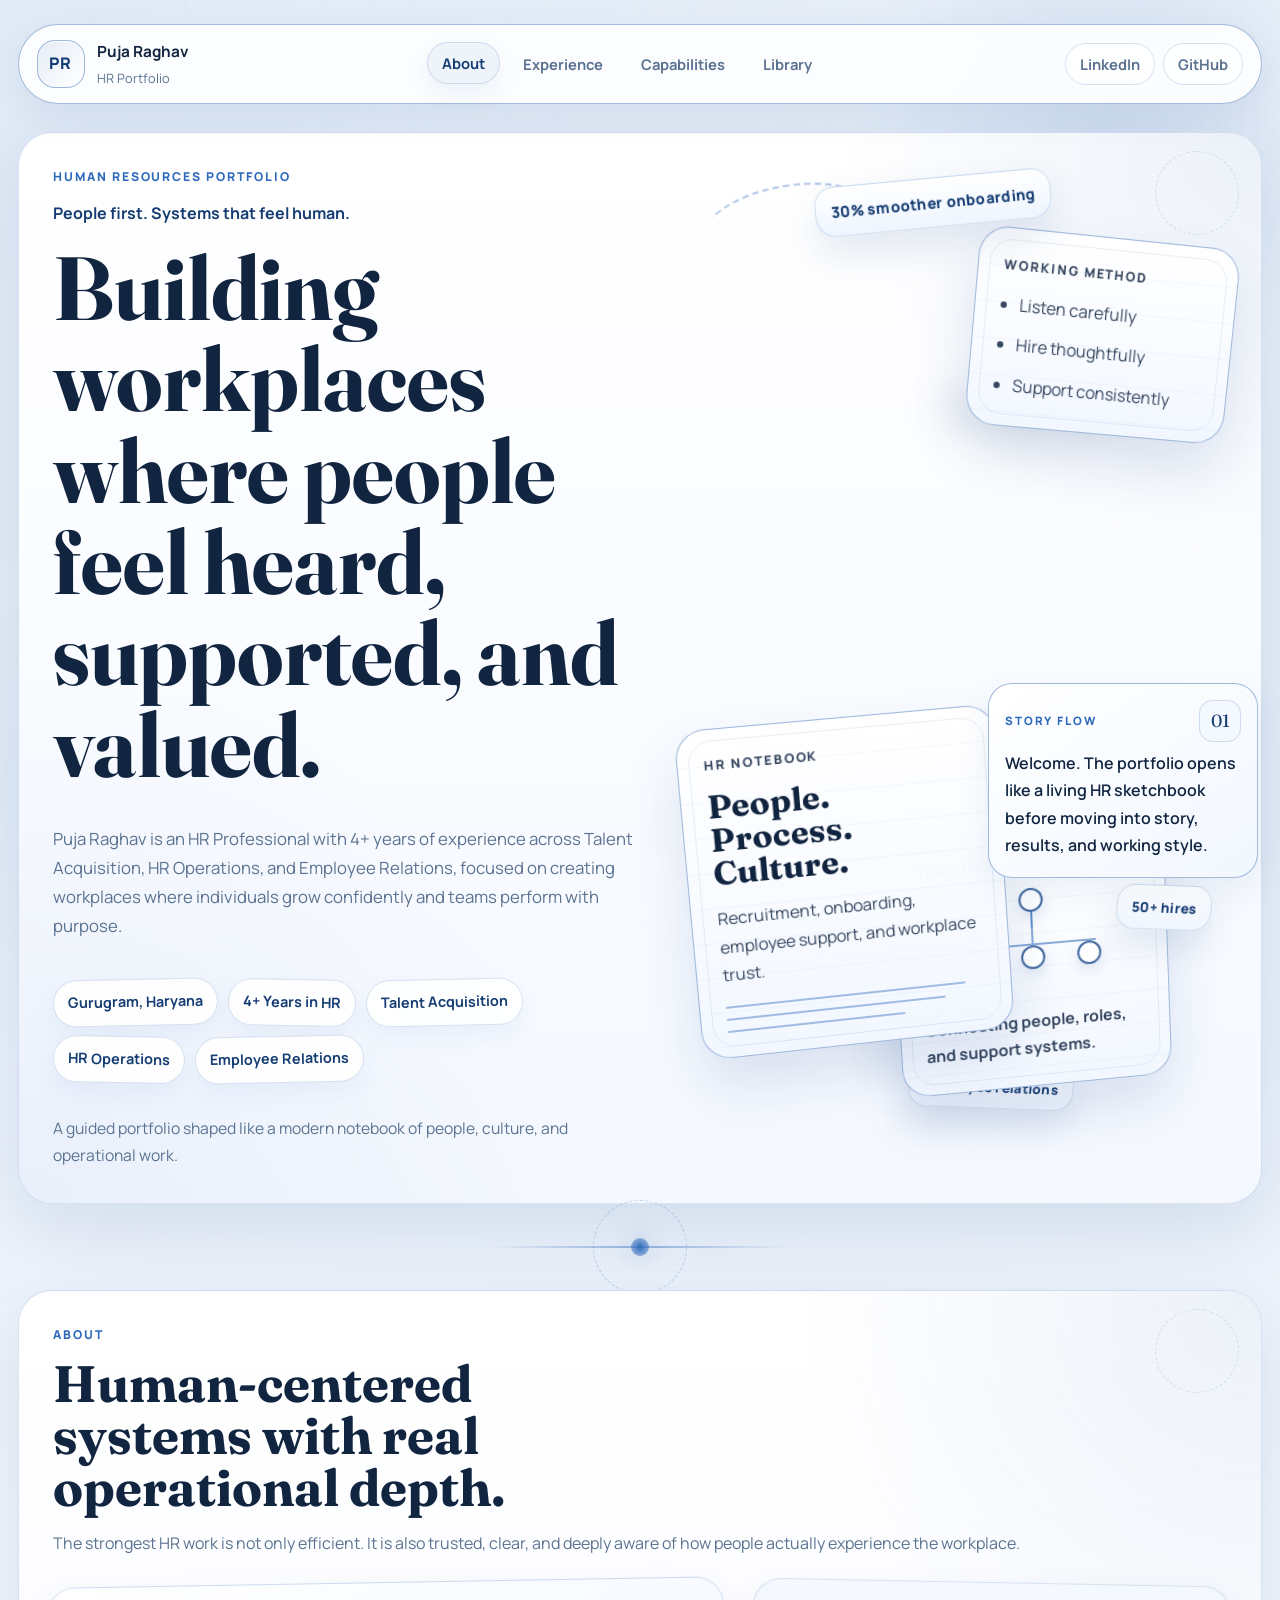
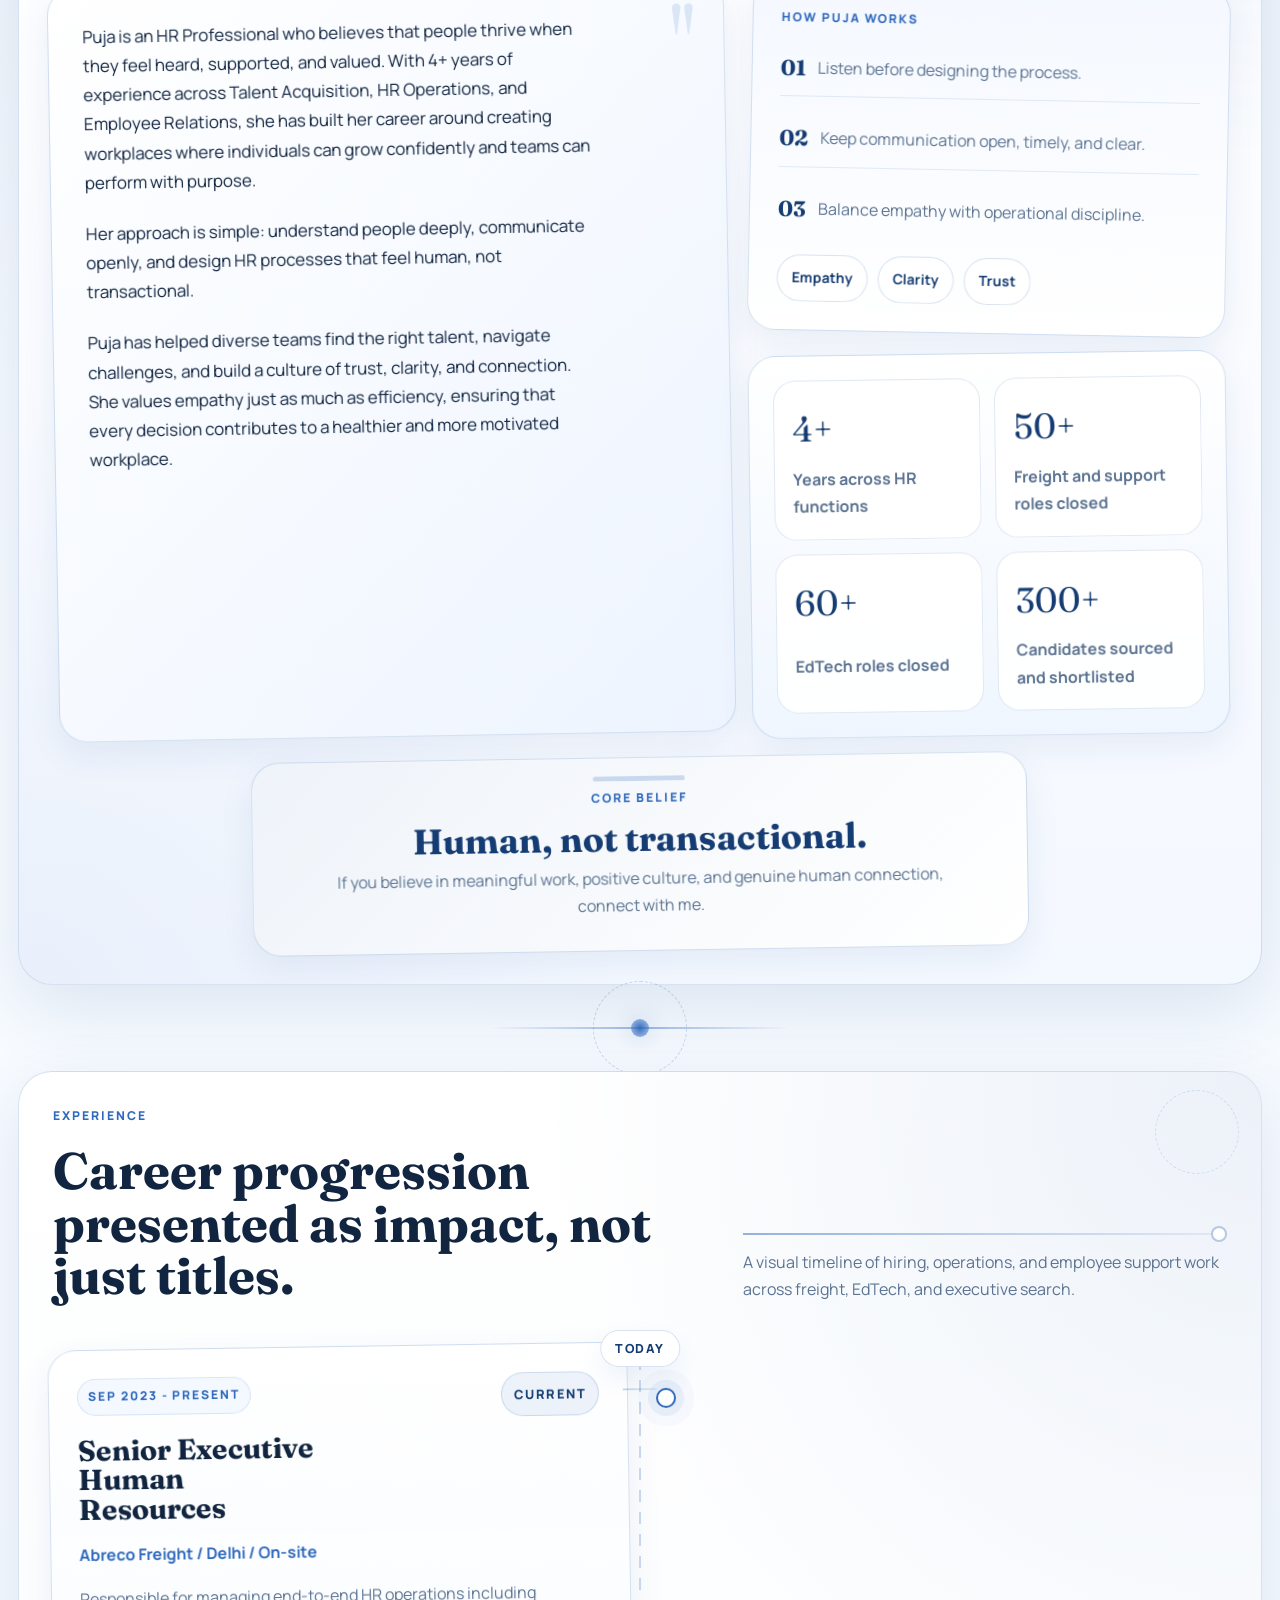
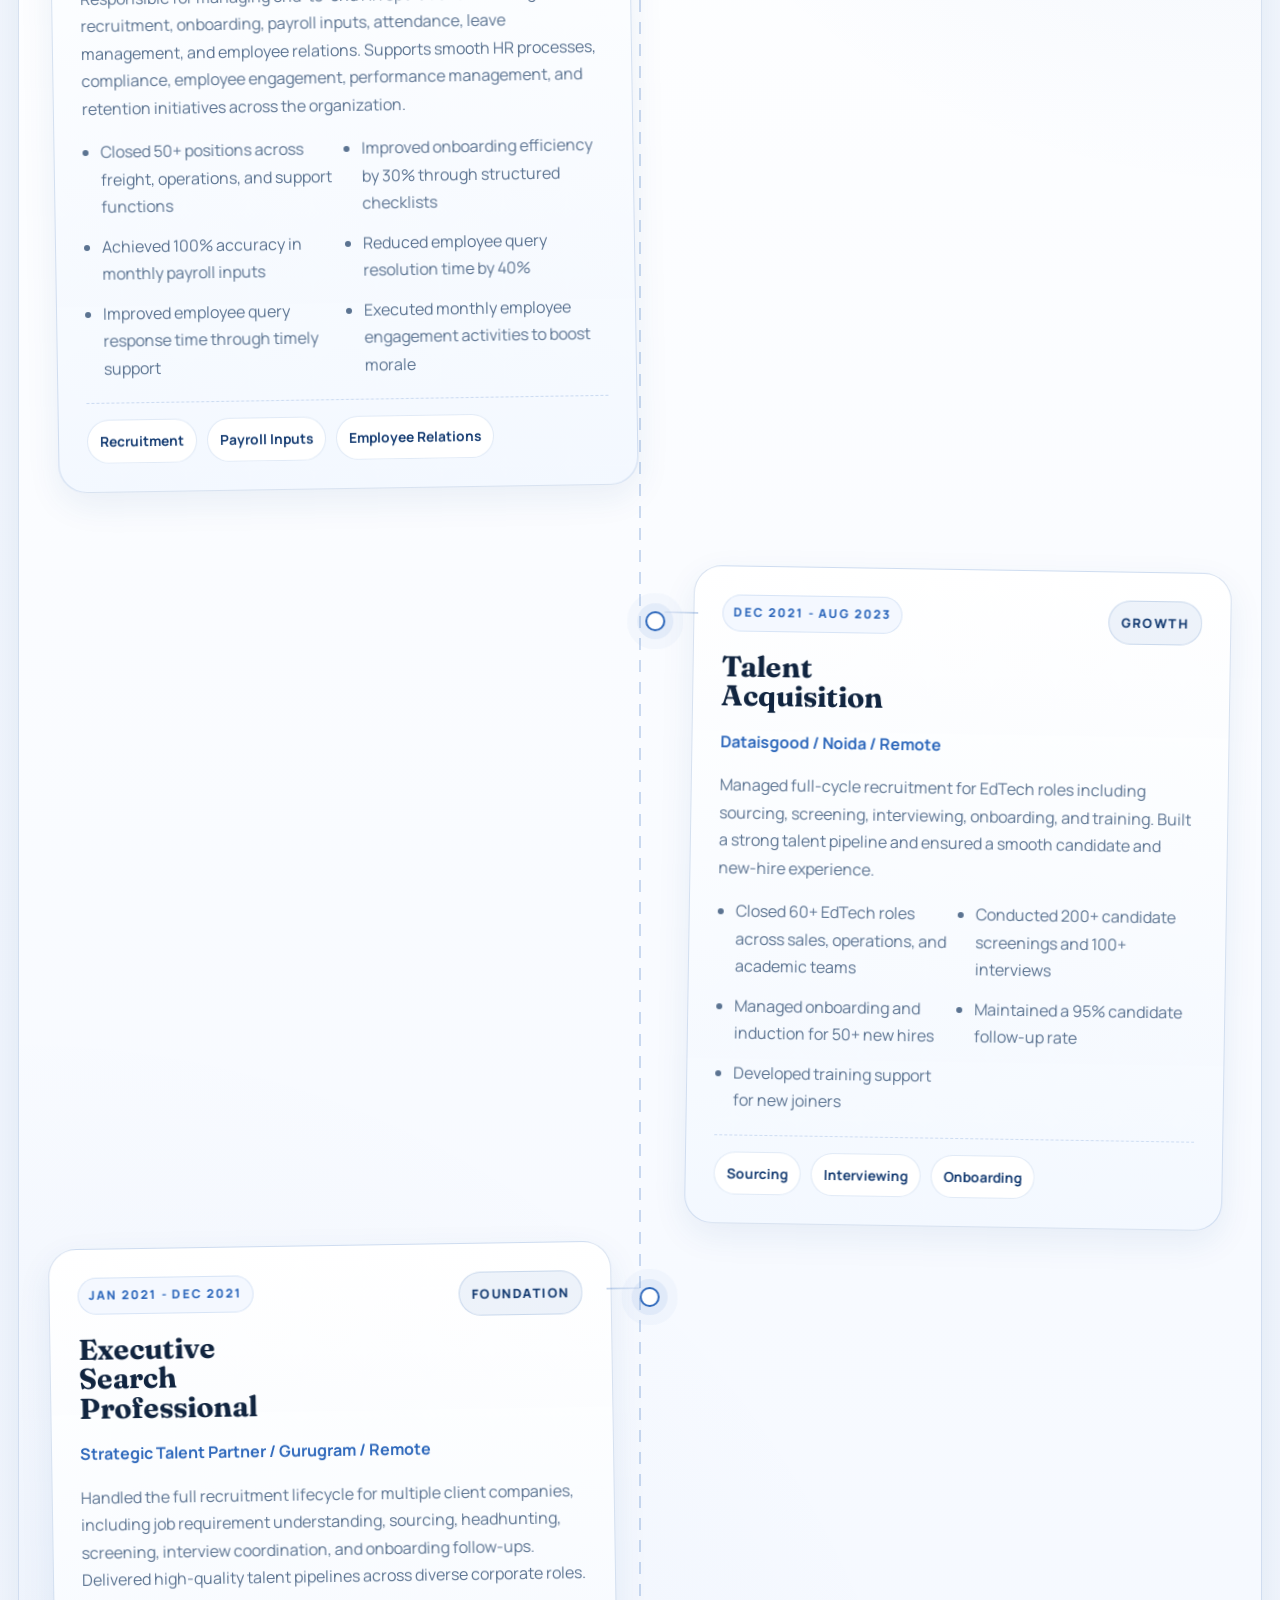
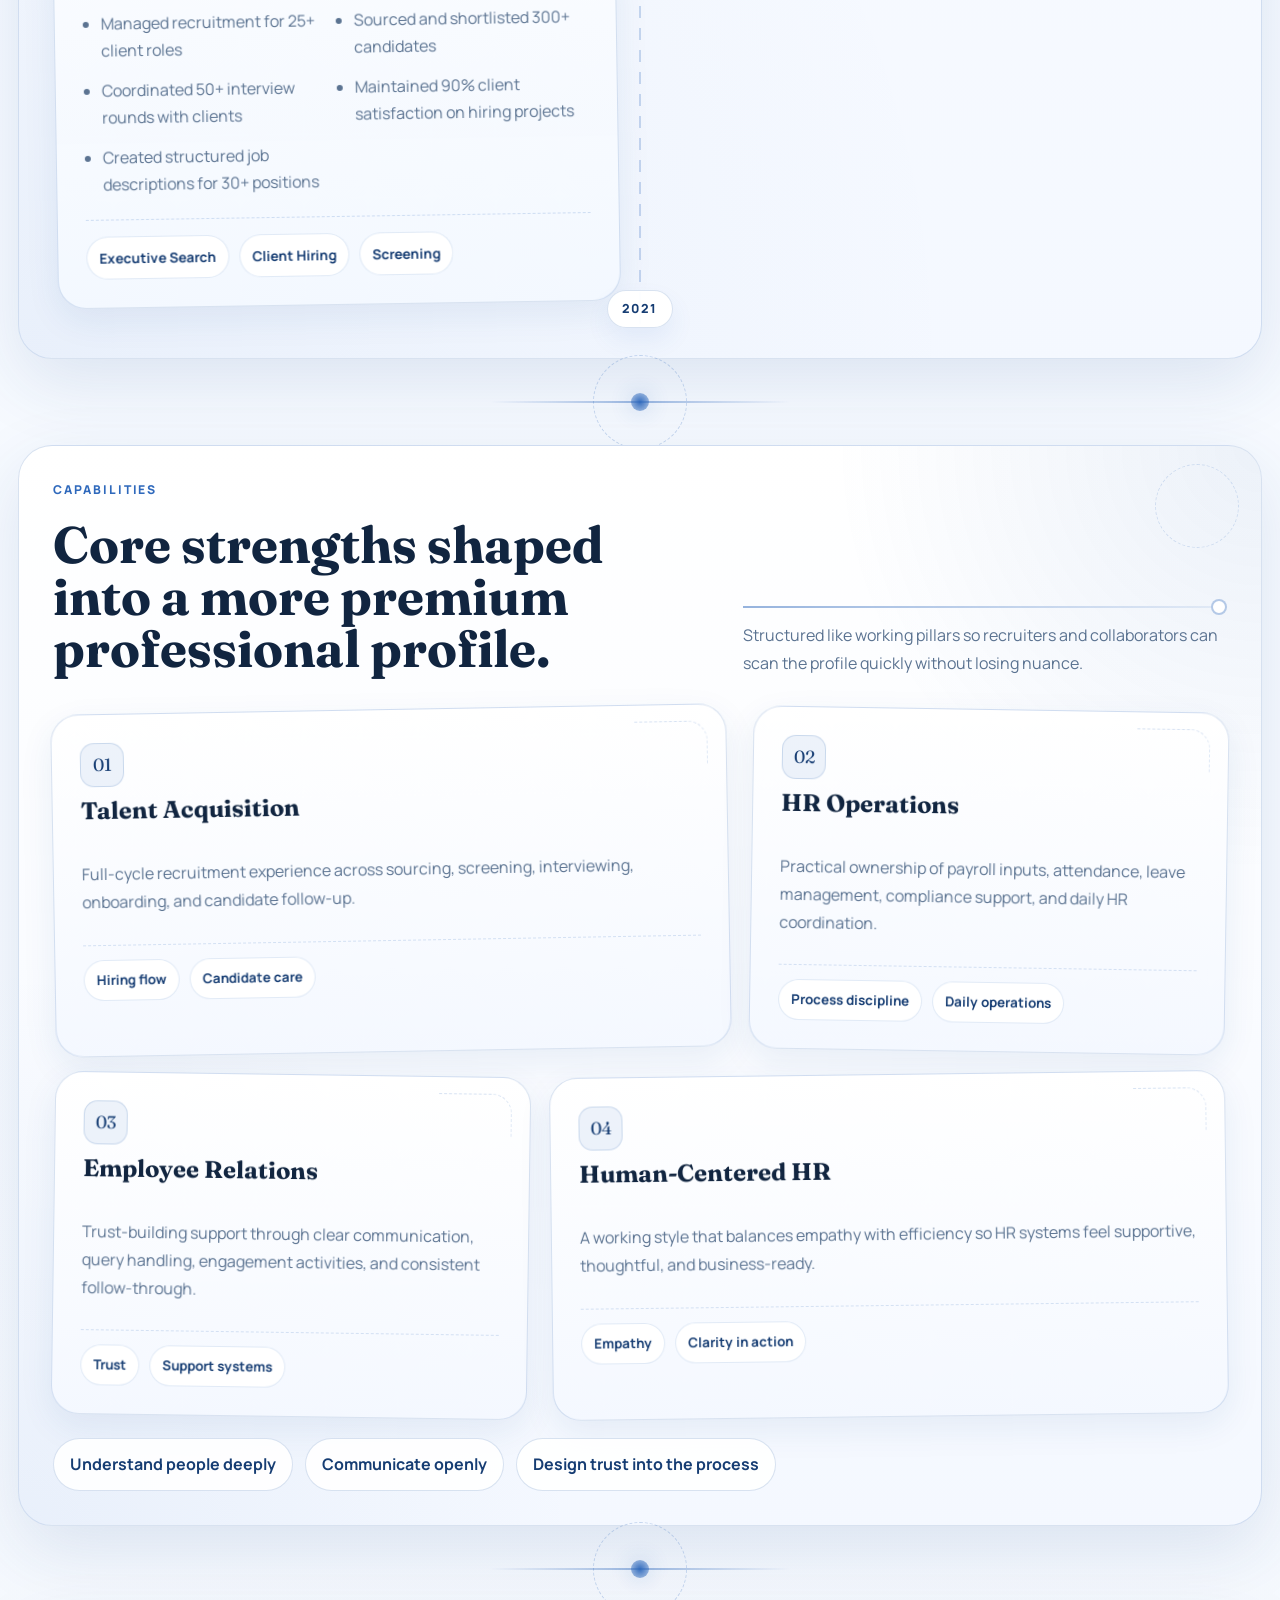
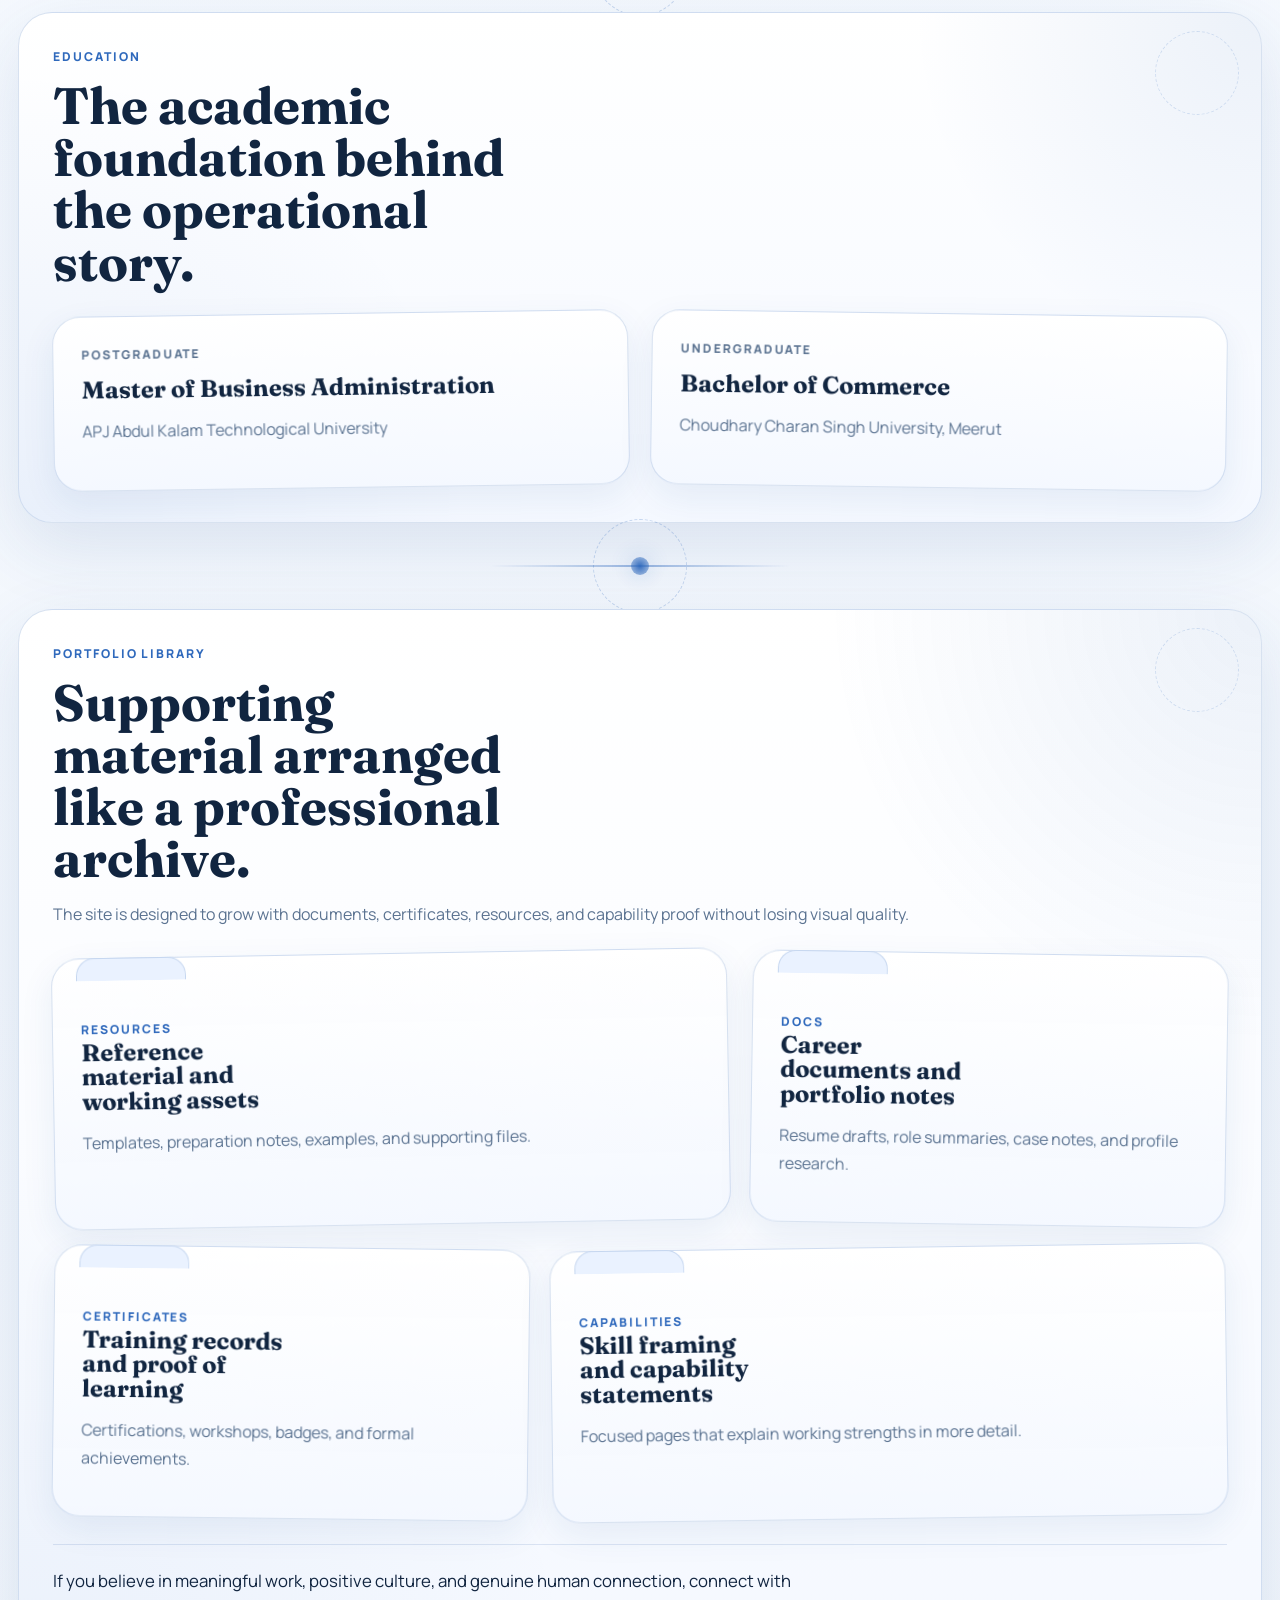
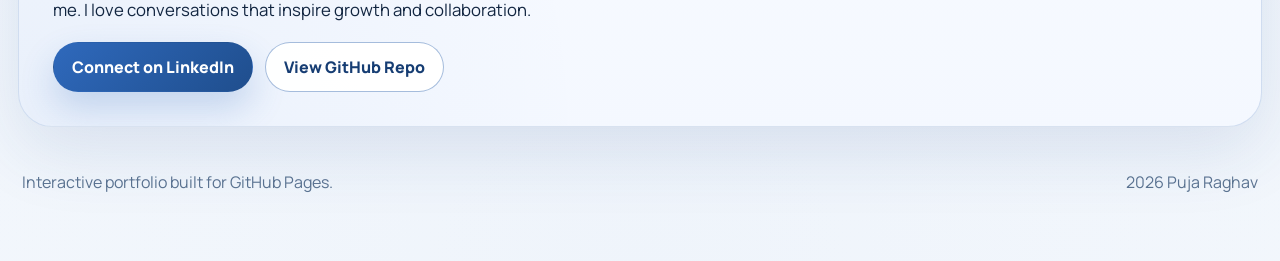
==== commit 4d35f909: "Add wider headings and art-directed timeline details" ====
--- a/index.html
+++ b/index.html
@@ -263,16 +263,23 @@
           data-order="03"
           data-voice="This is the proof layer. Each role is arranged as a clean impact card with business context and measurable outcomes."
         >
-          <div class="panel-heading">
-            <p class="section-kicker">Experience</p>
-            <h2>Career progression presented as impact, not just titles.</h2>
-            <p class="section-intro">
-              Each role below is built like a project module, with business
-              context, responsibilities, and measurable outcomes.
-            </p>
+          <div class="panel-heading panel-heading-wide">
+            <div class="panel-heading__lead">
+              <p class="section-kicker">Experience</p>
+              <h2>Career progression presented as impact, not just titles.</h2>
+            </div>
+            <div class="panel-heading__aside">
+              <span class="heading-rule" aria-hidden="true"></span>
+              <p class="section-intro">
+                A visual timeline of hiring, operations, and employee support
+                work across freight, EdTech, and executive search.
+              </p>
+            </div>
           </div>
 
           <div class="experience-stack">
+            <span class="experience-axis-note experience-axis-note--start">Today</span>
+            <span class="experience-axis-note experience-axis-note--end">2021</span>
             <article class="experience-card tilt-card">
               <div class="experience-card__top">
                 <div>
@@ -297,6 +304,11 @@
                 <li>Improved employee query response time through timely support</li>
                 <li>Executed monthly employee engagement activities to boost morale</li>
               </ul>
+              <div class="experience-card__notes">
+                <span>Recruitment</span>
+                <span>Payroll Inputs</span>
+                <span>Employee Relations</span>
+              </div>
             </article>
 
             <article class="experience-card tilt-card">
@@ -321,6 +333,11 @@
                 <li>Maintained a 95% candidate follow-up rate</li>
                 <li>Developed training support for new joiners</li>
               </ul>
+              <div class="experience-card__notes">
+                <span>Sourcing</span>
+                <span>Interviewing</span>
+                <span>Onboarding</span>
+              </div>
             </article>
 
             <article class="experience-card tilt-card">
@@ -348,6 +365,11 @@
                 <li>Maintained 90% client satisfaction on hiring projects</li>
                 <li>Created structured job descriptions for 30+ positions</li>
               </ul>
+              <div class="experience-card__notes">
+                <span>Executive Search</span>
+                <span>Client Hiring</span>
+                <span>Screening</span>
+              </div>
             </article>
           </div>
         </section>
@@ -365,13 +387,18 @@
           data-order="04"
           data-voice="After the results, the page reframes the work into memorable strengths that are easy to scan and easy to trust."
         >
-          <div class="panel-heading">
-            <p class="section-kicker">Capabilities</p>
-            <h2>Core strengths shaped into a more premium professional profile.</h2>
-            <p class="section-intro">
-              These capability cards turn the experience into clear themes that
-              recruiters, hiring managers, and collaborators can read quickly.
-            </p>
+          <div class="panel-heading panel-heading-wide">
+            <div class="panel-heading__lead">
+              <p class="section-kicker">Capabilities</p>
+              <h2>Core strengths shaped into a more premium professional profile.</h2>
+            </div>
+            <div class="panel-heading__aside">
+              <span class="heading-rule" aria-hidden="true"></span>
+              <p class="section-intro">
+                Structured like working pillars so recruiters and collaborators
+                can scan the profile quickly without losing nuance.
+              </p>
+            </div>
           </div>
 
           <div class="capability-grid">
@@ -382,6 +409,10 @@
                 Full-cycle recruitment experience across sourcing, screening,
                 interviewing, onboarding, and candidate follow-up.
               </p>
+              <div class="capability-card__meta">
+                <span>Hiring flow</span>
+                <span>Candidate care</span>
+              </div>
             </article>
             <article class="capability-card tilt-card">
               <span class="capability-no">02</span>
@@ -390,6 +421,10 @@
                 Practical ownership of payroll inputs, attendance, leave
                 management, compliance support, and daily HR coordination.
               </p>
+              <div class="capability-card__meta">
+                <span>Process discipline</span>
+                <span>Daily operations</span>
+              </div>
             </article>
             <article class="capability-card tilt-card">
               <span class="capability-no">03</span>
@@ -398,6 +433,10 @@
                 Trust-building support through clear communication, query
                 handling, engagement activities, and consistent follow-through.
               </p>
+              <div class="capability-card__meta">
+                <span>Trust</span>
+                <span>Support systems</span>
+              </div>
             </article>
             <article class="capability-card tilt-card">
               <span class="capability-no">04</span>
@@ -406,6 +445,10 @@
                 A working style that balances empathy with efficiency so HR
                 systems feel supportive, thoughtful, and business-ready.
               </p>
+              <div class="capability-card__meta">
+                <span>Empathy</span>
+                <span>Clarity in action</span>
+              </div>
             </article>
           </div>
 
--- a/styles.css
+++ b/styles.css
@@ -345,6 +345,55 @@
   margin-bottom: 24px;
 }
 
+.panel-heading-wide {
+  display: grid;
+  grid-template-columns: minmax(0, 1.15fr) minmax(280px, 0.85fr);
+  align-items: end;
+  gap: 20px 34px;
+}
+
+.panel-heading__lead {
+  display: grid;
+  gap: 6px;
+}
+
+.panel-heading-wide .panel-heading__lead h2 {
+  max-width: 18ch;
+}
+
+.panel-heading__aside {
+  display: grid;
+  gap: 14px;
+  align-self: end;
+  padding-bottom: 8px;
+}
+
+.panel-heading__aside .section-intro {
+  margin: 0;
+  max-width: none;
+}
+
+.heading-rule {
+  position: relative;
+  display: block;
+  width: 100%;
+  height: 2px;
+  background: linear-gradient(90deg, rgba(47, 105, 188, 0.5), rgba(47, 105, 188, 0.08));
+}
+
+.heading-rule::after {
+  content: "";
+  position: absolute;
+  right: 0;
+  top: 50%;
+  width: 12px;
+  height: 12px;
+  border: 2px solid rgba(47, 105, 188, 0.36);
+  border-radius: 50%;
+  background: #ffffff;
+  transform: translateY(-50%);
+}
+
 .section-kicker,
 .mini-label,
 .scene-card__label,
@@ -1024,6 +1073,7 @@
   z-index: 1;
   display: grid;
   gap: 26px;
+  padding: 10px 0 18px;
 }
 
 .experience-stack::before {
@@ -1043,60 +1093,94 @@
   transform: translateX(-50%);
 }
 
+.experience-axis-note {
+  position: absolute;
+  left: 50%;
+  z-index: 2;
+  padding: 7px 14px;
+  border: 1px solid var(--line);
+  border-radius: 999px;
+  background: rgba(255, 255, 255, 0.96);
+  color: var(--blue-deep);
+  font-size: 0.78rem;
+  font-weight: 800;
+  letter-spacing: 0.12em;
+  text-transform: uppercase;
+  transform: translateX(-50%);
+  box-shadow: 0 12px 24px rgba(47, 105, 188, 0.08);
+}
+
+.experience-axis-note--start {
+  top: -6px;
+}
+
+.experience-axis-note--end {
+  bottom: -4px;
+}
+
 .experience-card {
   overflow: visible;
-  width: calc(50% - 28px);
+  width: calc(52% - 30px);
   background:
     linear-gradient(180deg, rgba(255, 255, 255, 0.99), rgba(243, 248, 255, 0.98)),
     var(--surface);
 }
 
-.experience-card:nth-child(odd) {
+.experience-card:nth-of-type(odd) {
   margin-right: auto;
   --tilt-spin: -0.9deg;
 }
 
-.experience-card:nth-child(even) {
+.experience-card:nth-of-type(even) {
   margin-left: auto;
+  margin-top: 54px;
+  width: calc(48% - 26px);
   --tilt-spin: 0.9deg;
+}
+
+.experience-card:nth-of-type(3) {
+  width: calc(50% - 24px);
+  margin-top: -8px;
 }
 
 .experience-card::before,
 .experience-card::after {
   content: "";
   position: absolute;
-  top: 34px;
-}
-
-.experience-card:nth-child(odd)::before {
+  top: 46px;
+}
+
+.experience-card:nth-of-type(odd)::before {
   right: -30px;
-  width: 30px;
+  width: 34px;
   height: 2px;
-  background: rgba(47, 105, 188, 0.26);
-}
-
-.experience-card:nth-child(even)::before {
+  background: linear-gradient(90deg, rgba(47, 105, 188, 0.28), rgba(47, 105, 188, 0.08));
+}
+
+.experience-card:nth-of-type(even)::before {
   left: -30px;
-  width: 30px;
+  width: 34px;
   height: 2px;
-  background: rgba(47, 105, 188, 0.26);
+  background: linear-gradient(90deg, rgba(47, 105, 188, 0.08), rgba(47, 105, 188, 0.28));
 }
 
 .experience-card::after {
-  width: 14px;
-  height: 14px;
+  width: 16px;
+  height: 16px;
   border: 2px solid var(--blue);
   border-radius: 50%;
   background: #ffffff;
-  box-shadow: 0 0 0 8px rgba(47, 105, 188, 0.08);
-}
-
-.experience-card:nth-child(odd)::after {
-  right: -45px;
-}
-
-.experience-card:nth-child(even)::after {
-  left: -45px;
+  box-shadow:
+    0 0 0 8px rgba(47, 105, 188, 0.08),
+    0 0 0 18px rgba(47, 105, 188, 0.03);
+}
+
+.experience-card:nth-of-type(odd)::after {
+  right: -49px;
+}
+
+.experience-card:nth-of-type(even)::after {
+  left: -49px;
 }
 
 .experience-card__top {
@@ -1104,6 +1188,25 @@
   justify-content: space-between;
   gap: 16px;
   margin-bottom: 14px;
+}
+
+.experience-card__top > div {
+  display: grid;
+  gap: 8px;
+}
+
+.experience-card .mini-label {
+  display: inline-flex;
+  width: fit-content;
+  padding: 7px 10px;
+  border: 1px solid rgba(47, 105, 188, 0.14);
+  border-radius: 999px;
+  background: rgba(244, 248, 255, 0.98);
+}
+
+.experience-card h3 {
+  max-width: 12ch;
+  font-size: 1.8rem;
 }
 
 .experience-meta {
@@ -1138,6 +1241,25 @@
   color: var(--muted);
 }
 
+.experience-card__notes {
+  display: flex;
+  flex-wrap: wrap;
+  gap: 10px;
+  margin-top: 20px;
+  padding-top: 16px;
+  border-top: 1px dashed rgba(47, 105, 188, 0.2);
+}
+
+.experience-card__notes span {
+  padding: 9px 12px;
+  border: 1px solid rgba(47, 105, 188, 0.14);
+  border-radius: 999px;
+  background: rgba(255, 255, 255, 0.94);
+  color: var(--blue-deep);
+  font-size: 0.86rem;
+  font-weight: 700;
+}
+
 .capability-grid,
 .education-grid,
 .library-grid {
@@ -1170,6 +1292,26 @@
 .capability-card:nth-child(4) {
   grid-column: 6 / span 7;
   --tilt-spin: -0.7deg;
+}
+
+.capability-card {
+  display: grid;
+  align-content: start;
+  gap: 12px;
+  overflow: hidden;
+}
+
+.capability-card::before {
+  content: "";
+  position: absolute;
+  right: 18px;
+  top: 16px;
+  width: 72px;
+  height: 42px;
+  border-top: 1px dashed rgba(47, 105, 188, 0.24);
+  border-right: 1px dashed rgba(47, 105, 188, 0.18);
+  border-radius: 0 20px 0 0;
+  opacity: 0.8;
 }
 
 .capability-no {
@@ -1186,6 +1328,25 @@
   font-size: 1.1rem;
 }
 
+.capability-card__meta {
+  display: flex;
+  flex-wrap: wrap;
+  gap: 10px;
+  margin-top: auto;
+  padding-top: 14px;
+  border-top: 1px dashed rgba(47, 105, 188, 0.18);
+}
+
+.capability-card__meta span {
+  padding: 8px 12px;
+  border: 1px solid rgba(47, 105, 188, 0.14);
+  border-radius: 999px;
+  background: rgba(255, 255, 255, 0.94);
+  color: var(--blue-deep);
+  font-size: 0.84rem;
+  font-weight: 700;
+}
+
 .capability-rail {
   position: relative;
   z-index: 1;
@@ -1324,6 +1485,10 @@
     grid-template-columns: 1fr;
   }
 
+  .panel-heading-wide {
+    grid-template-columns: 1fr;
+  }
+
   .about-layout {
     grid-template-columns: 1fr 1fr;
   }
@@ -1374,6 +1539,11 @@
     margin: 0;
   }
 
+  .experience-axis-note {
+    left: 24px;
+    transform: none;
+  }
+
   .scene-shell {
     min-height: 560px;
   }
@@ -1428,6 +1598,11 @@
   .experience-card__top {
     flex-direction: column;
     align-items: flex-start;
+  }
+
+  .experience-card h3 {
+    max-width: none;
+    font-size: 1.6rem;
   }
 
   .experience-metrics {
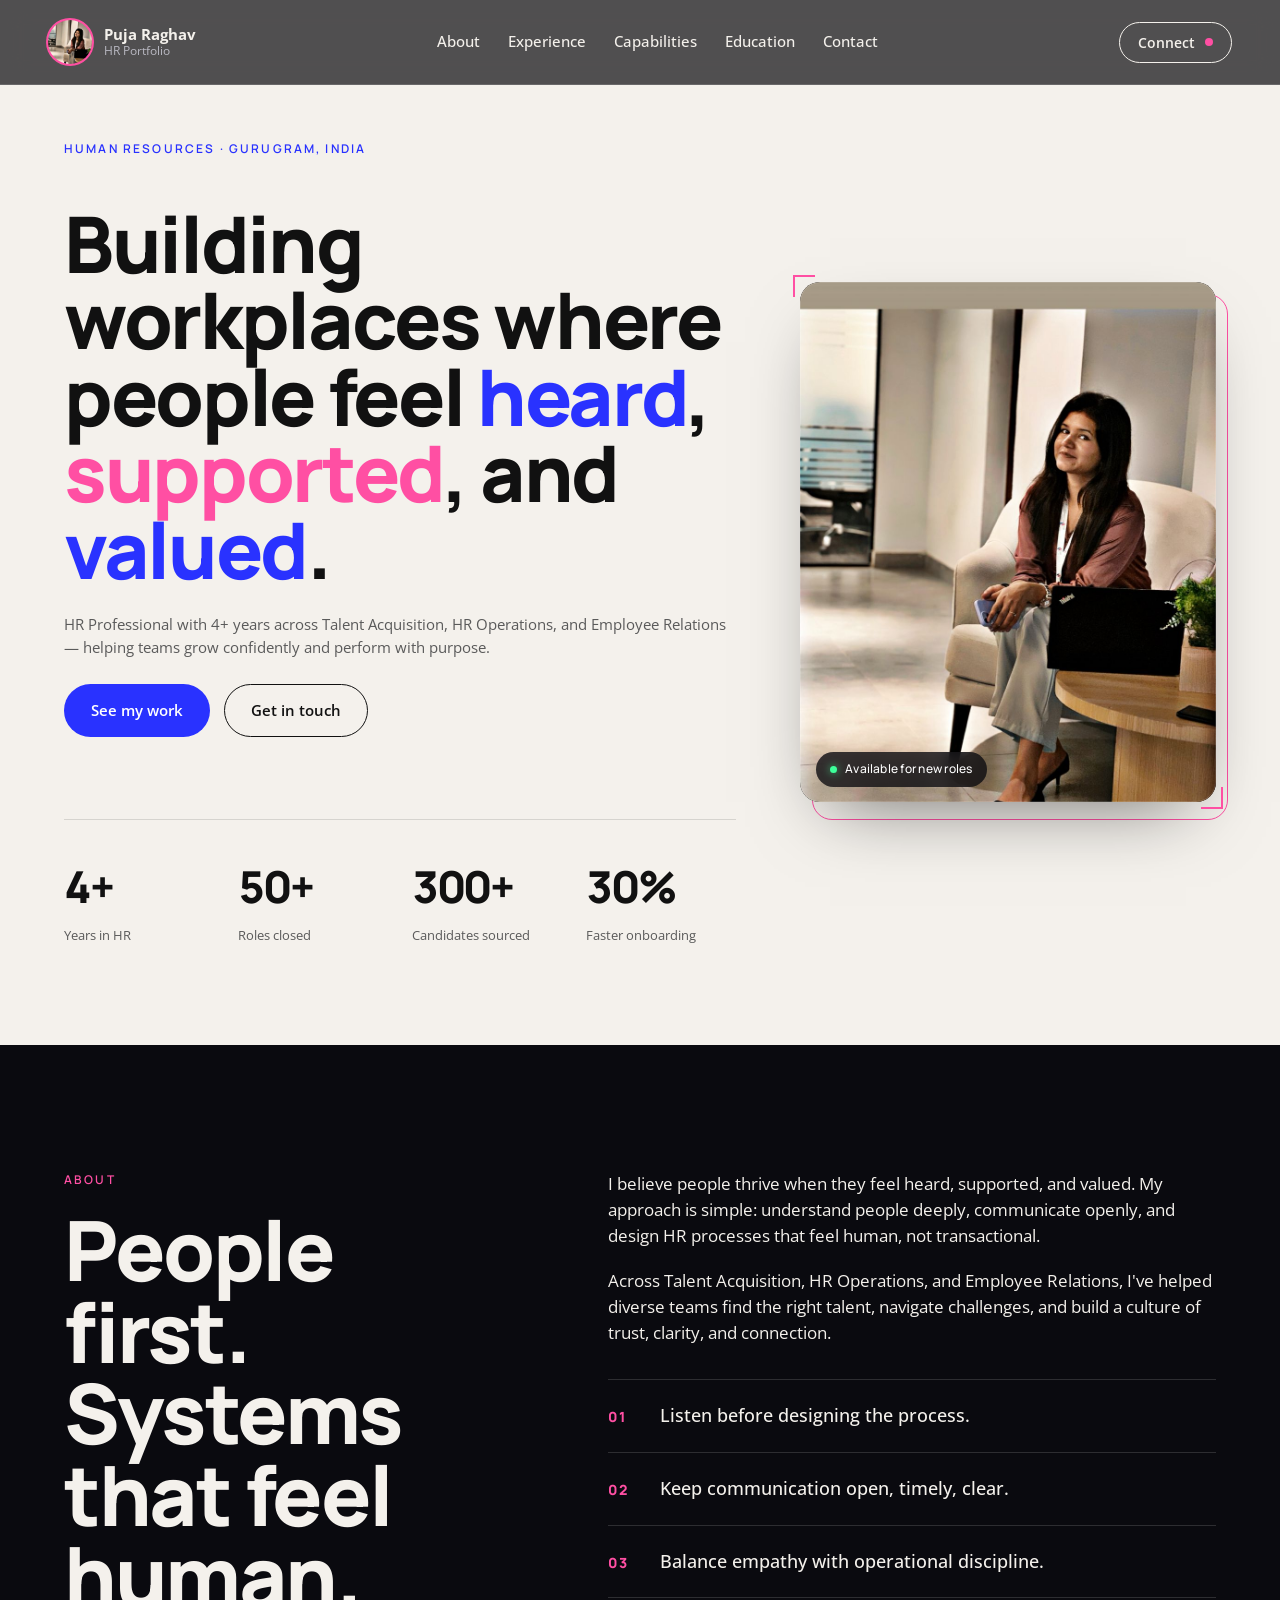
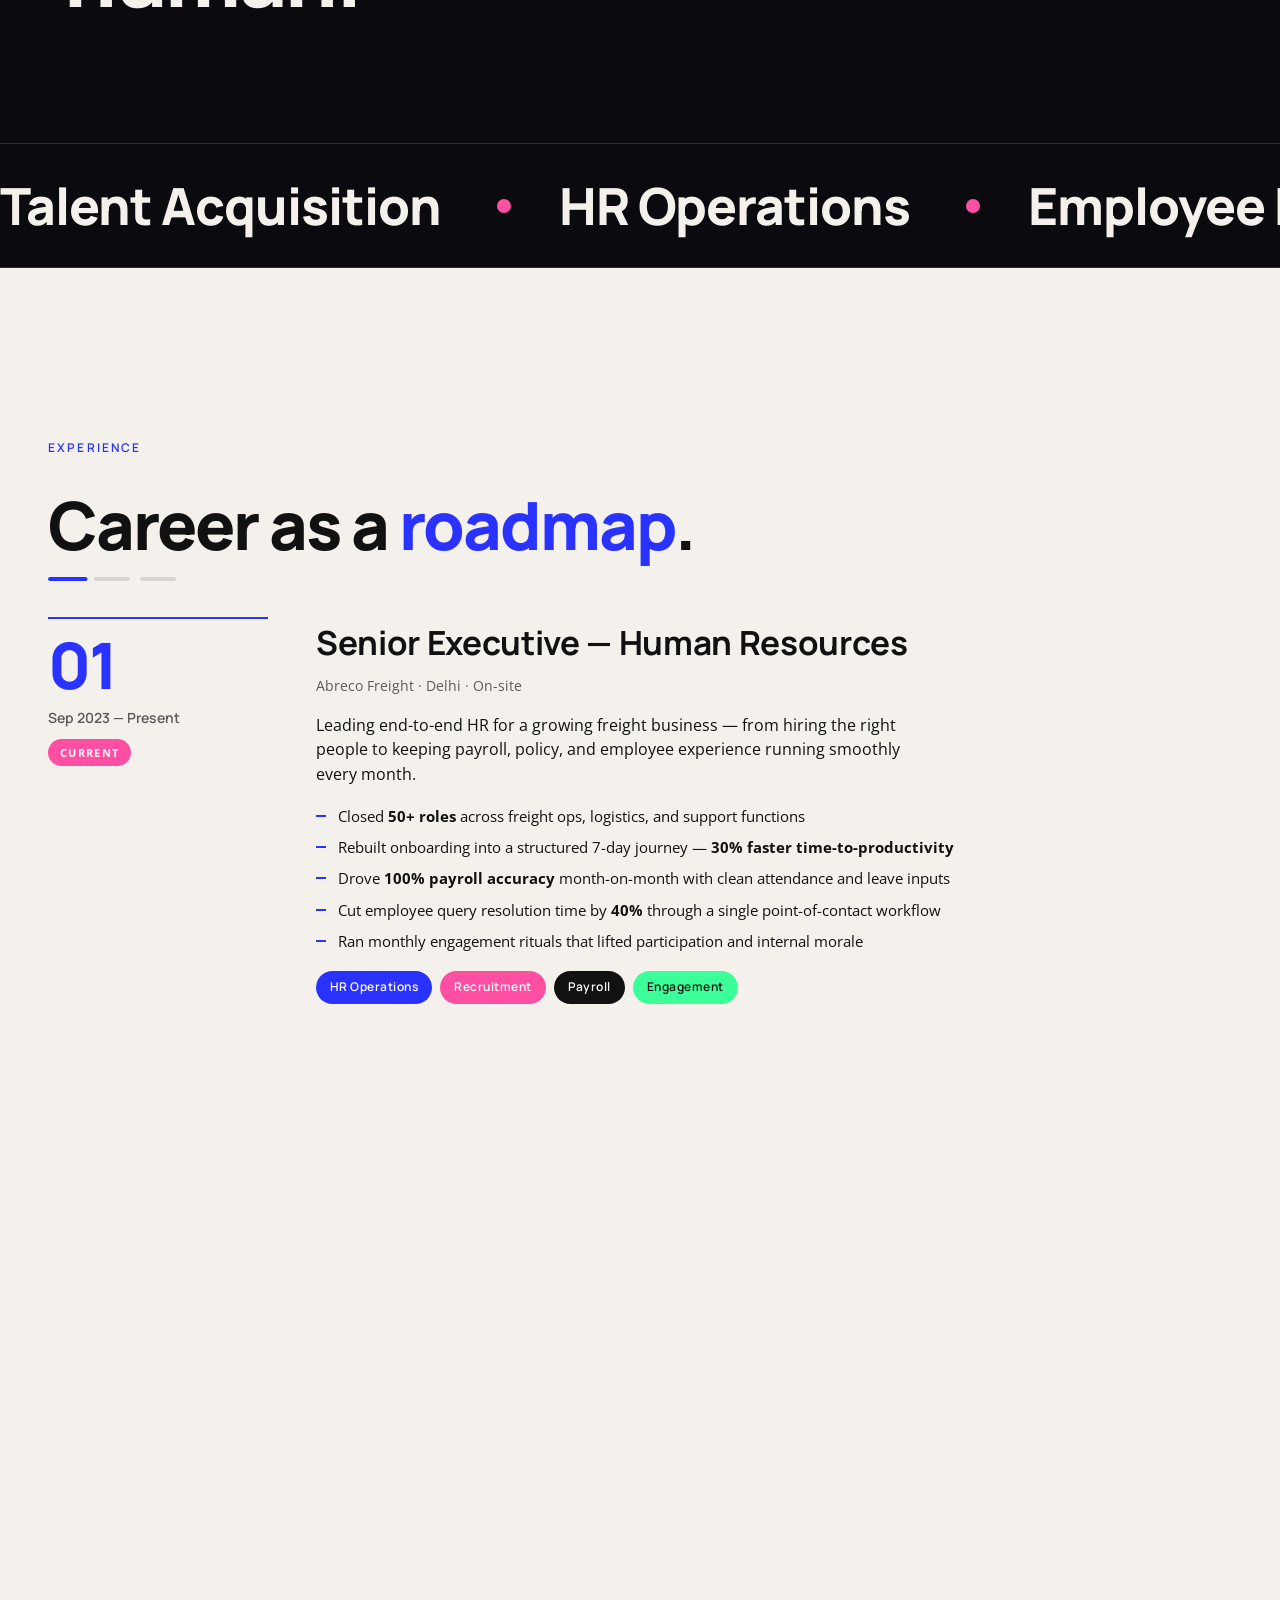
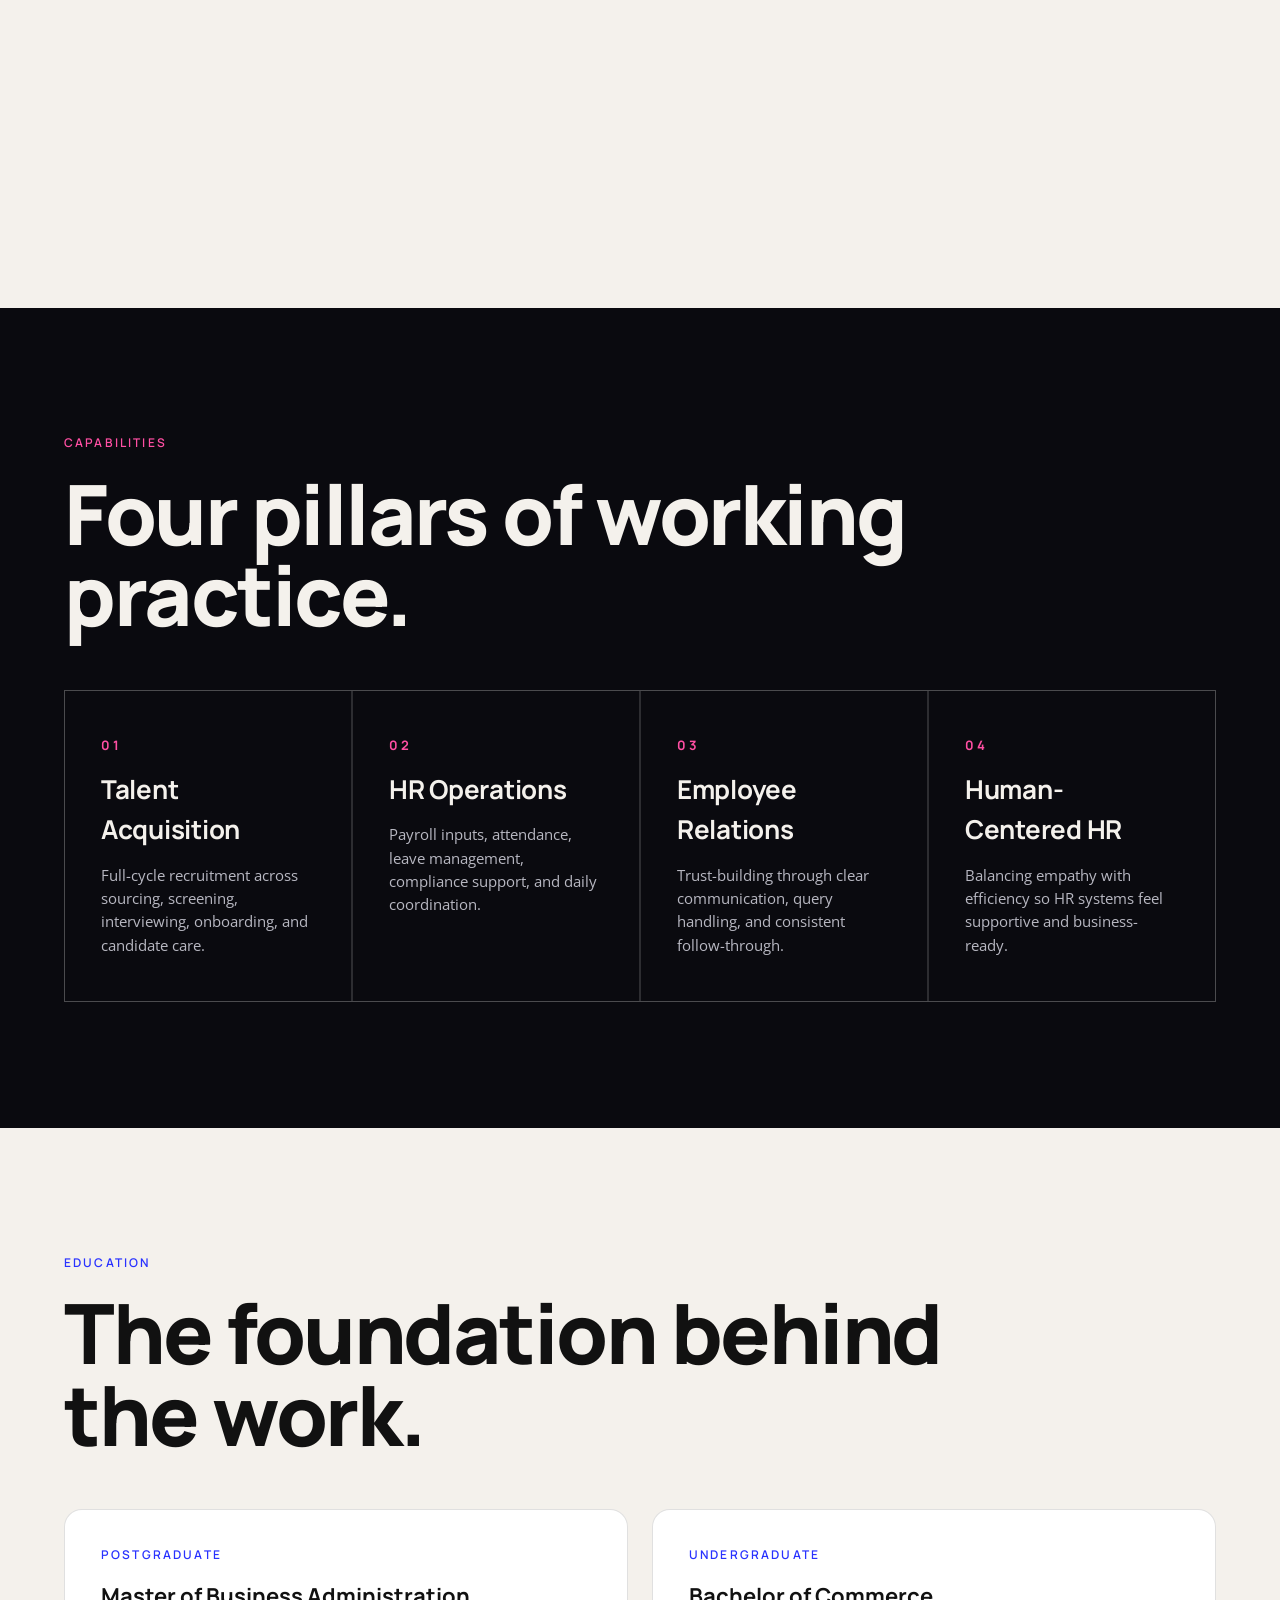
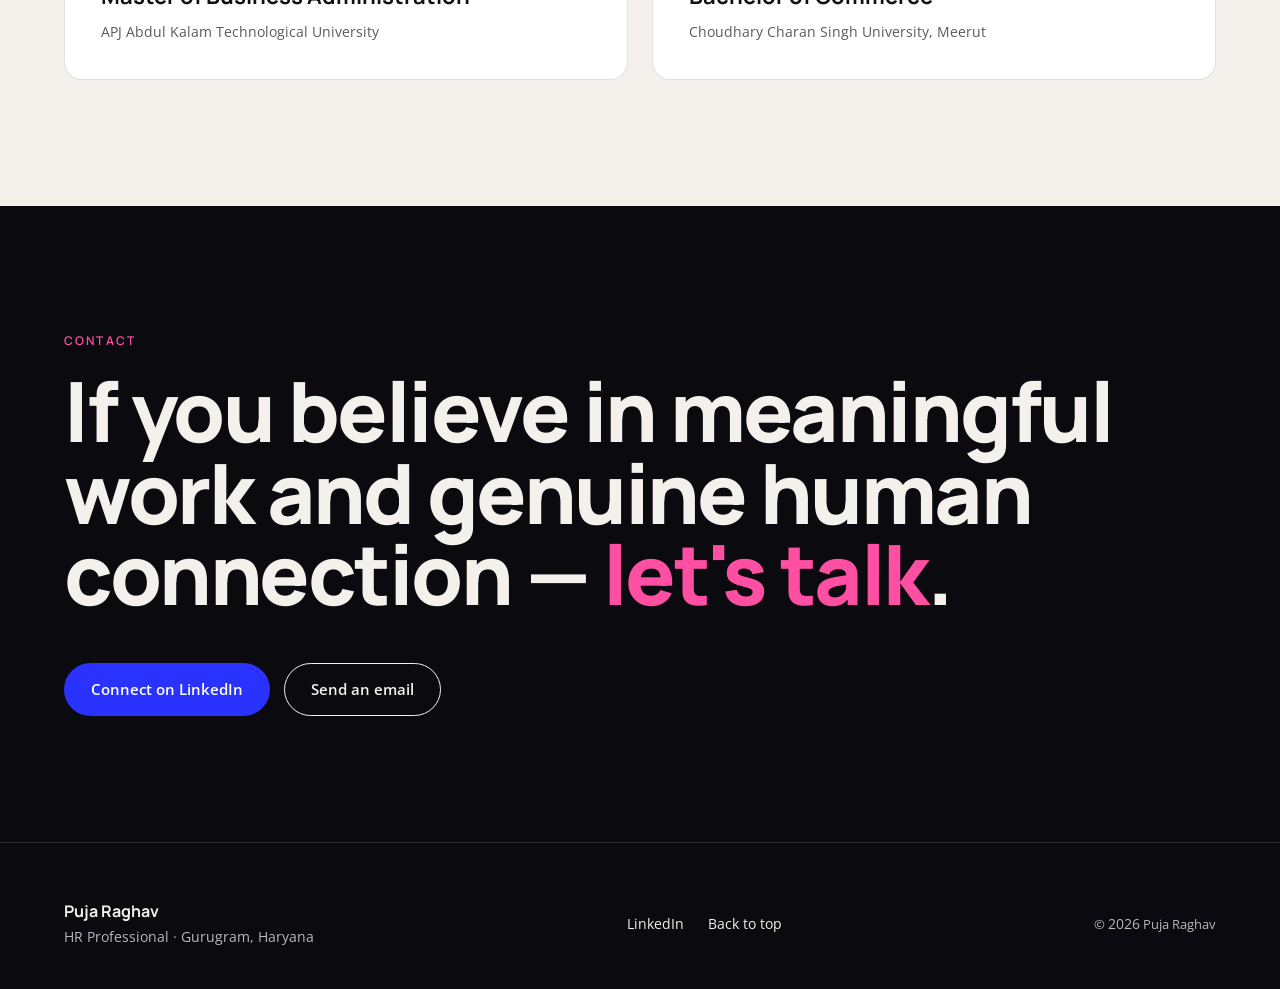
==== commit 1f321269: "Redesign portfolio with bold typography, pinned roadmap, and WebMCP - Replace 3D sketch hero with cl" ====
--- a/index.html
+++ b/index.html
@@ -3,570 +3,321 @@
   <head>
     <meta charset="UTF-8" />
     <meta name="viewport" content="width=device-width, initial-scale=1.0" />
-    <title>Puja Raghav | HR Portfolio</title>
+    <title>Puja Raghav — HR Portfolio</title>
     <meta
       name="description"
-      content="Interactive HR portfolio for Puja Raghav, showcasing talent acquisition, HR operations, employee relations, and people-first leadership."
+      content="Puja Raghav — HR Professional. Talent Acquisition, HR Operations, and Employee Relations with 4+ years of experience."
     />
     <link rel="preconnect" href="https://fonts.googleapis.com" />
     <link rel="preconnect" href="https://fonts.gstatic.com" crossorigin />
     <link
-      href="https://fonts.googleapis.com/css2?family=Fraunces:wght@500;600;700&family=Manrope:wght@400;500;600;700;800&display=swap"
+      href="https://fonts.googleapis.com/css2?family=Open+Sans:wght@300;400;600;700;800&family=Manrope:wght@400;500;600;700;800&display=swap"
       rel="stylesheet"
     />
     <link rel="stylesheet" href="./styles.css" />
   </head>
   <body>
-    <div class="background-mesh" aria-hidden="true"></div>
-    <div class="cursor-glow" aria-hidden="true"></div>
-
-    <div class="page-shell">
-      <header class="site-header">
-        <a class="brand" href="#top">
-          <span class="brand-mark">PR</span>
-          <span class="brand-copy">
-            <strong>Puja Raghav</strong>
-            <small>HR Portfolio</small>
-          </span>
-        </a>
-
-        <nav class="site-nav" aria-label="Primary">
-          <a data-nav href="#about">About</a>
-          <a data-nav href="#experience">Experience</a>
-          <a data-nav href="#capabilities">Capabilities</a>
-          <a data-nav href="#library">Library</a>
-        </nav>
-
-        <div class="header-links">
-          <a
-            href="https://www.linkedin.com/in/puja-r-964060224/"
-            target="_blank"
-            rel="noreferrer"
-            >LinkedIn</a
-          >
-          <a
-            href="https://github.com/noida-puja/Portfolio"
-            target="_blank"
-            rel="noreferrer"
-            >GitHub</a
-          >
-        </div>
-      </header>
-
-      <aside class="story-dock reveal" aria-live="polite">
-        <div class="story-dock__top">
-          <span class="story-tag">Story Flow</span>
-          <span class="story-index" id="section-index">01</span>
-        </div>
-        <p class="story-message" id="guide-message">
-          Welcome. The portfolio opens like a living HR sketchbook before
-          moving into story, results, and working style.
-        </p>
-      </aside>
-
-      <main id="top">
-        <section
-          class="hero section-panel reveal"
-          data-section="hero"
-          data-order="01"
-          data-voice="Welcome. The portfolio opens like a living HR sketchbook before moving into story, results, and working style."
-        >
+    <header class="site-header" id="site-header">
+      <a class="brand" href="#top" id="logo-swap">
+        <span class="brand-mark" id="brand-mark">
+          <img src="./Profile-pic.jpeg" alt="Puja Raghav" />
+        </span>
+        <span class="brand-text">
+          <strong>Puja Raghav</strong>
+          <small>HR Portfolio</small>
+        </span>
+      </a>
+
+      <nav class="site-nav" aria-label="Primary">
+        <a href="#about">About</a>
+        <a href="#experience">Experience</a>
+        <a href="#capabilities">Capabilities</a>
+        <a href="#education">Education</a>
+        <a href="#contact">Contact</a>
+      </nav>
+
+      <button class="connect-open" data-open-drawer>
+        Connect
+        <span class="connect-open__dot" aria-hidden="true"></span>
+      </button>
+    </header>
+
+    <aside class="drawer" id="drawer" aria-hidden="true">
+      <button class="drawer__close" data-close-drawer aria-label="Close">
+        <svg viewBox="0 0 24 24" width="22" height="22" fill="none" stroke="currentColor" stroke-width="2" stroke-linecap="round" stroke-linejoin="round"><path d="M18 6 6 18"/><path d="m6 6 12 12"/></svg>
+        <span>Close</span>
+      </button>
+      <div class="drawer__inner">
+        <h2 class="drawer__title">Let's connect</h2>
+        <div class="drawer__grid">
+          <a class="drawer__card" href="https://www.linkedin.com/in/puja-r-964060224/" target="_blank" rel="noreferrer">
+            <div class="drawer__card-head">Looking for an HR partner?</div>
+            <div class="drawer__card-sub">Reach out on LinkedIn →</div>
+          </a>
+          <a class="drawer__card" href="https://mail.google.com/mail/?view=cm&fs=1&to=noida.puja@gmail.com&su=Potential%20HR%20opportunity%20%E2%80%94%20%5BCompany%20Name%5D&body=Dear%20Puja%2C%0A%0AI%20hope%20this%20message%20finds%20you%20well.%0A%0AI%20came%20across%20your%20portfolio%20and%20was%20impressed%20by%20your%20experience%20across%20Talent%20Acquisition%2C%20HR%20Operations%2C%20and%20Employee%20Relations.%20I%20would%20like%20to%20explore%20whether%20you%20are%20open%20to%20discussing%20a%20role%20that%20may%20align%20with%20your%20background.%0A%0ARole%20overview%3A%0A%20%20%E2%80%A2%20Position%3A%20%0A%20%20%E2%80%A2%20Company%3A%20%0A%20%20%E2%80%A2%20Location%20%2F%20Work%20mode%3A%20%0A%20%20%E2%80%A2%20Reporting%20to%3A%20%0A%20%20%E2%80%A2%20Compensation%20range%3A%20%0A%20%20%E2%80%A2%20Expected%20start%20date%3A%20%0A%0ACould%20you%20share%20your%20availability%20for%20a%20brief%20introductory%20call%20this%20week%20or%20next%3F%20I%20would%20be%20glad%20to%20walk%20you%20through%20the%20role%20and%20answer%20any%20questions.%0A%0ALooking%20forward%20to%20your%20response.%0A%0AKind%20regards%2C%0A%5BYour%20full%20name%5D%0A%5BYour%20title%5D%0A%5BCompany%5D%0A%5BPhone%5D" target="_blank" rel="noreferrer">
+            <div class="drawer__card-head">Hiring for an HR role?</div>
+            <div class="drawer__card-sub">Send an email →</div>
+          </a>
+          <a class="drawer__card" href="#experience" data-close-on-click>
+            <div class="drawer__card-head">Curious about my work?</div>
+            <div class="drawer__card-sub">See recent experience →</div>
+          </a>
+        </div>
+      </div>
+    </aside>
+
+    <main id="top">
+      <section class="section hero theme-light" data-theme="light">
+        <div class="container hero-grid">
           <div class="hero-copy">
-            <p class="section-kicker">Human Resources Portfolio</p>
-            <p class="section-note">People first. Systems that feel human.</p>
-            <h1>
-              Building workplaces where people feel heard, supported, and
-              valued.
+            <p class="eyebrow">Human Resources · Gurugram, India</p>
+            <h1 class="display">
+              Building workplaces where people feel
+              <span class="accent">heard</span>,
+              <span class="accent accent-alt">supported</span>, and
+              <span class="accent">valued</span>.
             </h1>
-            <p class="hero-summary">
-              Puja Raghav is an HR Professional with 4+ years of experience
-              across Talent Acquisition, HR Operations, and Employee Relations,
-              focused on creating workplaces where individuals grow confidently
-              and teams perform with purpose.
+            <p class="lede">
+              HR Professional with 4+ years across Talent Acquisition, HR
+              Operations, and Employee Relations — helping teams grow
+              confidently and perform with purpose.
             </p>
-
-            <div class="hero-chips">
-              <span>Gurugram, Haryana</span>
-              <span>4+ Years in HR</span>
-              <span>Talent Acquisition</span>
-              <span>HR Operations</span>
-              <span>Employee Relations</span>
+            <div class="hero-actions">
+              <a class="btn btn-primary" href="#experience">See my work</a>
+              <a class="btn btn-ghost" href="#contact">Get in touch</a>
             </div>
-
-            <p class="hero-link-note">
-              A guided portfolio shaped like a modern notebook of people,
-              culture, and operational work.
+            <div class="hero-meta" id="hero-meta">
+              <div><strong data-count="4" data-suffix="+">0</strong><span>Years in HR</span></div>
+              <div><strong data-count="50" data-suffix="+">0</strong><span>Roles closed</span></div>
+              <div><strong data-count="300" data-suffix="+">0</strong><span>Candidates sourced</span></div>
+              <div><strong data-count="30" data-suffix="%">0</strong><span>Faster onboarding</span></div>
+            </div>
+          </div>
+
+          <div class="hero-portrait">
+            <div class="portrait-wrap">
+              <span class="portrait-corner portrait-corner--tl" aria-hidden="true"></span>
+              <span class="portrait-corner portrait-corner--br" aria-hidden="true"></span>
+              <figure class="portrait">
+                <img src="./Profile-pic.jpeg" alt="Portrait of Puja Raghav" loading="eager" />
+                <figcaption class="portrait-caption">
+                  <span class="portrait-caption__dot"></span>
+                  Available for new roles
+                </figcaption>
+              </figure>
+            </div>
+          </div>
+        </div>
+      </section>
+
+      <section class="section about theme-dark" id="about" data-theme="dark">
+        <div class="container about-grid">
+          <div class="about-lead reveal">
+            <p class="eyebrow">About</p>
+            <h2 class="heading-big">
+              People first. Systems that feel human.
+            </h2>
+          </div>
+          <div class="about-body reveal">
+            <p>
+              I believe people thrive when they feel heard, supported, and
+              valued. My approach is simple: understand people deeply,
+              communicate openly, and design HR processes that feel human, not
+              transactional.
             </p>
-          </div>
-
-          <div class="scene-shell" data-scene>
-            <div class="scene">
-              <div class="scene-floor"></div>
-              <div class="scene-shadow scene-shadow-a"></div>
-              <div class="scene-shadow scene-shadow-b"></div>
-              <div class="scene-doodle doodle-arc"></div>
-              <div class="scene-doodle doodle-arrow"></div>
-
-              <article class="scene-sheet scene-sheet-main">
-                <p class="scene-card__label">HR Notebook</p>
-                <h2>People. Process. Culture.</h2>
-                <p>
-                  Recruitment, onboarding, employee support, and workplace
-                  trust.
-                </p>
-                <div class="scene-pencil-lines">
-                  <span></span>
-                  <span></span>
-                  <span></span>
-                </div>
-              </article>
-
-              <article class="scene-sheet scene-sheet-process">
-                <p class="scene-card__label">Working Method</p>
-                <ul>
-                  <li>Listen carefully</li>
-                  <li>Hire thoughtfully</li>
-                  <li>Support consistently</li>
-                </ul>
-              </article>
-
-              <article class="scene-sheet scene-sheet-people">
-                <p class="scene-card__label">Team Map</p>
-                <div class="people-map">
-                  <span class="people-node node-root"></span>
-                  <span class="people-node node-left"></span>
-                  <span class="people-node node-center"></span>
-                  <span class="people-node node-right"></span>
-                </div>
-                <p class="people-caption">
-                  Connecting people, roles, and support systems.
-                </p>
-              </article>
-
-              <div class="scene-sticky sticky-one">50+ hires</div>
-              <div class="scene-sticky sticky-two">30% smoother onboarding</div>
-              <div class="scene-sticky sticky-three">Employee relations</div>
-            </div>
-          </div>
-        </section>
-
-        <div class="section-bridge" aria-hidden="true">
-          <span></span>
-          <span></span>
-          <span></span>
-        </div>
-
-        <section
-          class="section-panel reveal"
-          id="about"
-          data-section="about"
-          data-order="02"
-          data-voice="Now the portfolio explains the philosophy behind the work: empathy, clarity, and HR systems that feel human instead of transactional."
-        >
-          <div class="panel-heading">
-            <p class="section-kicker">About</p>
-            <h2>Human-centered systems with real operational depth.</h2>
-            <p class="section-intro">
-              The strongest HR work is not only efficient. It is also trusted,
-              clear, and deeply aware of how people actually experience the
-              workplace.
+            <p>
+              Across Talent Acquisition, HR Operations, and Employee Relations,
+              I've helped diverse teams find the right talent, navigate
+              challenges, and build a culture of trust, clarity, and
+              connection.
             </p>
-          </div>
-
-          <div class="about-layout">
-            <article class="story-card tilt-card story-card-main">
-              <p>
-                Puja is an HR Professional who believes that people thrive when
-                they feel heard, supported, and valued. With 4+ years of
-                experience across Talent Acquisition, HR Operations, and
-                Employee Relations, she has built her career around creating
-                workplaces where individuals can grow confidently and teams can
-                perform with purpose.
-              </p>
-              <p>
-                Her approach is simple: understand people deeply, communicate
-                openly, and design HR processes that feel human, not
-                transactional.
-              </p>
-              <p>
-                Puja has helped diverse teams find the right talent, navigate
-                challenges, and build a culture of trust, clarity, and
-                connection. She values empathy just as much as efficiency,
-                ensuring that every decision contributes to a healthier and more
-                motivated workplace.
-              </p>
-            </article>
-
-            <article class="principles-card tilt-card approach-card">
-              <p class="mini-label">How Puja Works</p>
-              <div class="principles-list">
-                <div>
-                  <strong>01</strong>
-                  <span>Listen before designing the process.</span>
-                </div>
-                <div>
-                  <strong>02</strong>
-                  <span>Keep communication open, timely, and clear.</span>
-                </div>
-                <div>
-                  <strong>03</strong>
-                  <span>Balance empathy with operational discipline.</span>
+            <ul class="principles">
+              <li><span>01</span>Listen before designing the process.</li>
+              <li><span>02</span>Keep communication open, timely, clear.</li>
+              <li><span>03</span>Balance empathy with operational discipline.</li>
+            </ul>
+          </div>
+        </div>
+      </section>
+
+      <div class="marquee theme-dark" data-theme="dark" aria-hidden="true">
+        <div class="marquee__track">
+          <span>Talent Acquisition</span><span class="marquee__dot"></span>
+          <span>HR Operations</span><span class="marquee__dot"></span>
+          <span>Employee Relations</span><span class="marquee__dot"></span>
+          <span>People-First Culture</span><span class="marquee__dot"></span>
+          <span>Talent Acquisition</span><span class="marquee__dot"></span>
+          <span>HR Operations</span><span class="marquee__dot"></span>
+          <span>Employee Relations</span><span class="marquee__dot"></span>
+          <span>People-First Culture</span><span class="marquee__dot"></span>
+        </div>
+      </div>
+
+      <section class="section experience-pinned theme-light" id="experience" data-theme="light">
+        <div class="pinned-scroller" data-pinned data-steps="3">
+          <div class="pinned-inner">
+            <div class="container pinned-stage">
+              <div class="pinned-header">
+                <p class="eyebrow">Experience</p>
+                <h2 class="heading-big pinned-title">Career as a <span class="accent">roadmap</span>.</h2>
+                <div class="pinned-progress" aria-hidden="true">
+                  <span class="pinned-dot" data-step="0"></span>
+                  <span class="pinned-dot" data-step="1"></span>
+                  <span class="pinned-dot" data-step="2"></span>
                 </div>
               </div>
-              <div class="approach-tags">
-                <span>Empathy</span>
-                <span>Clarity</span>
-                <span>Trust</span>
+
+              <div class="pinned-cards">
+                <article class="pinned-card" data-step="0">
+                  <div class="pinned-card__side">
+                    <p class="step-num">01</p>
+                    <p class="step-date">Sep 2023 — Present</p>
+                    <em class="step-flag">Current</em>
+                  </div>
+                  <div class="pinned-card__body">
+                    <h3>Senior Executive — Human Resources</h3>
+                    <p class="meta">Abreco Freight · Delhi · On-site</p>
+                    <p>Leading end-to-end HR for a growing freight business — from hiring the right people to keeping payroll, policy, and employee experience running smoothly every month.</p>
+                    <ul>
+                      <li>Closed <strong>50+ roles</strong> across freight ops, logistics, and support functions</li>
+                      <li>Rebuilt onboarding into a structured 7-day journey — <strong>30% faster time-to-productivity</strong></li>
+                      <li>Drove <strong>100% payroll accuracy</strong> month-on-month with clean attendance and leave inputs</li>
+                      <li>Cut employee query resolution time by <strong>40%</strong> through a single point-of-contact workflow</li>
+                      <li>Ran monthly engagement rituals that lifted participation and internal morale</li>
+                    </ul>
+                    <div class="tags"><span>HR Operations</span><span>Recruitment</span><span>Payroll</span><span>Engagement</span></div>
+                  </div>
+                </article>
+
+                <article class="pinned-card" data-step="1">
+                  <div class="pinned-card__side">
+                    <p class="step-num">02</p>
+                    <p class="step-date">Dec 2021 — Aug 2023</p>
+                    <em class="step-flag">Growth</em>
+                  </div>
+                  <div class="pinned-card__body">
+                    <h3>Talent Acquisition Specialist</h3>
+                    <p class="meta">Dataisgood · Noida · Remote</p>
+                    <p>Owned full-cycle hiring for a fast-moving EdTech team — sourcing, screening, interviewing, and onboarding talent across sales, operations, and academic functions.</p>
+                    <ul>
+                      <li>Closed <strong>60+ EdTech roles</strong> across revenue, operations, and academic teams</li>
+                      <li>Screened <strong>200+ candidates</strong> and conducted <strong>100+ structured interviews</strong></li>
+                      <li>Onboarded <strong>50+ new hires</strong> with a consistent day-one experience</li>
+                      <li>Held a <strong>95% candidate follow-up rate</strong> — no one left without a clear answer</li>
+                      <li>Supported trainer enablement, easing the ramp from hire to contribution</li>
+                    </ul>
+                    <div class="tags"><span>Sourcing</span><span>Interviewing</span><span>Onboarding</span><span>EdTech</span></div>
+                  </div>
+                </article>
+
+                <article class="pinned-card" data-step="2">
+                  <div class="pinned-card__side">
+                    <p class="step-num">03</p>
+                    <p class="step-date">Jan 2021 — Dec 2021</p>
+                    <em class="step-flag">Foundation</em>
+                  </div>
+                  <div class="pinned-card__body">
+                    <h3>Executive Search Consultant</h3>
+                    <p class="meta">Strategic Talent Partner · Gurugram · Remote</p>
+                    <p>Partnered with multiple client companies on executive and niche hiring — understanding briefs, headhunting the right profiles, and managing the hiring journey to close.</p>
+                    <ul>
+                      <li>Delivered on <strong>25+ client mandates</strong> across diverse corporate roles</li>
+                      <li>Sourced and shortlisted <strong>300+ candidates</strong> through targeted headhunting</li>
+                      <li>Coordinated <strong>50+ interview rounds</strong>, keeping clients and candidates aligned</li>
+                      <li>Maintained a <strong>90% client satisfaction rate</strong> across hiring projects</li>
+                      <li>Wrote <strong>30+ structured job descriptions</strong> that sharpened each search</li>
+                    </ul>
+                    <div class="tags"><span>Executive Search</span><span>Headhunting</span><span>Client Hiring</span></div>
+                  </div>
+                </article>
               </div>
-            </article>
-
-            <article class="metrics-board tilt-card metrics-board-grid">
-              <div class="metric-tower metric-tile">
-                <span class="metric-tower__value">4+</span>
-                <span class="metric-tower__label">Years across HR functions</span>
-              </div>
-              <div class="metric-tower metric-tile">
-                <span class="metric-tower__value">50+</span>
-                <span class="metric-tower__label">Freight and support roles closed</span>
-              </div>
-              <div class="metric-tower metric-tile">
-                <span class="metric-tower__value">60+</span>
-                <span class="metric-tower__label">EdTech roles closed</span>
-              </div>
-              <div class="metric-tower metric-tile">
-                <span class="metric-tower__value">300+</span>
-                <span class="metric-tower__label">Candidates sourced and shortlisted</span>
-              </div>
-            </article>
-
-            <article class="quote-card tilt-card">
-              <p class="mini-label">Core Belief</p>
-              <h3>Human, not transactional.</h3>
-              <p>
-                If you believe in meaningful work, positive culture, and
-                genuine human connection, connect with me.
-              </p>
-            </article>
-          </div>
-        </section>
-
-        <div class="section-bridge" aria-hidden="true">
-          <span></span>
-          <span></span>
-          <span></span>
-        </div>
-
-        <section
-          class="section-panel reveal"
-          id="experience"
-          data-section="experience"
-          data-order="03"
-          data-voice="This is the proof layer. Each role is arranged as a clean impact card with business context and measurable outcomes."
-        >
-          <div class="panel-heading panel-heading-wide">
-            <div class="panel-heading__lead">
-              <p class="section-kicker">Experience</p>
-              <h2>Career progression presented as impact, not just titles.</h2>
             </div>
-            <div class="panel-heading__aside">
-              <span class="heading-rule" aria-hidden="true"></span>
-              <p class="section-intro">
-                A visual timeline of hiring, operations, and employee support
-                work across freight, EdTech, and executive search.
-              </p>
-            </div>
-          </div>
-
-          <div class="experience-stack">
-            <span class="experience-axis-note experience-axis-note--start">Today</span>
-            <span class="experience-axis-note experience-axis-note--end">2021</span>
-            <article class="experience-card tilt-card">
-              <div class="experience-card__top">
-                <div>
-                  <p class="mini-label">Sep 2023 - Present</p>
-                  <h3>Senior Executive Human Resources</h3>
-                  <p class="experience-meta">Abreco Freight / Delhi / On-site</p>
-                </div>
-                <span class="experience-flag">Current</span>
-              </div>
-              <p class="experience-summary">
-                Responsible for managing end-to-end HR operations including
-                recruitment, onboarding, payroll inputs, attendance, leave
-                management, and employee relations. Supports smooth HR
-                processes, compliance, employee engagement, performance
-                management, and retention initiatives across the organization.
-              </p>
-              <ul class="experience-metrics">
-                <li>Closed 50+ positions across freight, operations, and support functions</li>
-                <li>Improved onboarding efficiency by 30% through structured checklists</li>
-                <li>Achieved 100% accuracy in monthly payroll inputs</li>
-                <li>Reduced employee query resolution time by 40%</li>
-                <li>Improved employee query response time through timely support</li>
-                <li>Executed monthly employee engagement activities to boost morale</li>
-              </ul>
-              <div class="experience-card__notes">
-                <span>Recruitment</span>
-                <span>Payroll Inputs</span>
-                <span>Employee Relations</span>
-              </div>
-            </article>
-
-            <article class="experience-card tilt-card">
-              <div class="experience-card__top">
-                <div>
-                  <p class="mini-label">Dec 2021 - Aug 2023</p>
-                  <h3>Talent Acquisition</h3>
-                  <p class="experience-meta">Dataisgood / Noida / Remote</p>
-                </div>
-                <span class="experience-flag">Growth</span>
-              </div>
-              <p class="experience-summary">
-                Managed full-cycle recruitment for EdTech roles including
-                sourcing, screening, interviewing, onboarding, and training.
-                Built a strong talent pipeline and ensured a smooth candidate
-                and new-hire experience.
-              </p>
-              <ul class="experience-metrics">
-                <li>Closed 60+ EdTech roles across sales, operations, and academic teams</li>
-                <li>Conducted 200+ candidate screenings and 100+ interviews</li>
-                <li>Managed onboarding and induction for 50+ new hires</li>
-                <li>Maintained a 95% candidate follow-up rate</li>
-                <li>Developed training support for new joiners</li>
-              </ul>
-              <div class="experience-card__notes">
-                <span>Sourcing</span>
-                <span>Interviewing</span>
-                <span>Onboarding</span>
-              </div>
-            </article>
-
-            <article class="experience-card tilt-card">
-              <div class="experience-card__top">
-                <div>
-                  <p class="mini-label">Jan 2021 - Dec 2021</p>
-                  <h3>Executive Search Professional</h3>
-                  <p class="experience-meta">
-                    Strategic Talent Partner / Gurugram / Remote
-                  </p>
-                </div>
-                <span class="experience-flag">Foundation</span>
-              </div>
-              <p class="experience-summary">
-                Handled the full recruitment lifecycle for multiple client
-                companies, including job requirement understanding, sourcing,
-                headhunting, screening, interview coordination, and onboarding
-                follow-ups. Delivered high-quality talent pipelines across
-                diverse corporate roles.
-              </p>
-              <ul class="experience-metrics">
-                <li>Managed recruitment for 25+ client roles</li>
-                <li>Sourced and shortlisted 300+ candidates</li>
-                <li>Coordinated 50+ interview rounds with clients</li>
-                <li>Maintained 90% client satisfaction on hiring projects</li>
-                <li>Created structured job descriptions for 30+ positions</li>
-              </ul>
-              <div class="experience-card__notes">
-                <span>Executive Search</span>
-                <span>Client Hiring</span>
-                <span>Screening</span>
-              </div>
-            </article>
-          </div>
-        </section>
-
-        <div class="section-bridge" aria-hidden="true">
-          <span></span>
-          <span></span>
-          <span></span>
-        </div>
-
-        <section
-          class="section-panel reveal"
-          id="capabilities"
-          data-section="capabilities"
-          data-order="04"
-          data-voice="After the results, the page reframes the work into memorable strengths that are easy to scan and easy to trust."
-        >
-          <div class="panel-heading panel-heading-wide">
-            <div class="panel-heading__lead">
-              <p class="section-kicker">Capabilities</p>
-              <h2>Core strengths shaped into a more premium professional profile.</h2>
-            </div>
-            <div class="panel-heading__aside">
-              <span class="heading-rule" aria-hidden="true"></span>
-              <p class="section-intro">
-                Structured like working pillars so recruiters and collaborators
-                can scan the profile quickly without losing nuance.
-              </p>
-            </div>
-          </div>
-
-          <div class="capability-grid">
-            <article class="capability-card tilt-card">
-              <span class="capability-no">01</span>
+          </div>
+        </div>
+      </section>
+
+      <section class="section capabilities theme-dark" id="capabilities" data-theme="dark">
+        <div class="container">
+          <div class="section-head reveal">
+            <p class="eyebrow">Capabilities</p>
+            <h2 class="heading-big">Four pillars of working practice.</h2>
+          </div>
+          <div class="cap-grid">
+            <article class="cap reveal">
+              <span class="cap__no">01</span>
               <h3>Talent Acquisition</h3>
-              <p>
-                Full-cycle recruitment experience across sourcing, screening,
-                interviewing, onboarding, and candidate follow-up.
-              </p>
-              <div class="capability-card__meta">
-                <span>Hiring flow</span>
-                <span>Candidate care</span>
-              </div>
-            </article>
-            <article class="capability-card tilt-card">
-              <span class="capability-no">02</span>
+              <p>Full-cycle recruitment across sourcing, screening, interviewing, onboarding, and candidate care.</p>
+            </article>
+            <article class="cap reveal">
+              <span class="cap__no">02</span>
               <h3>HR Operations</h3>
-              <p>
-                Practical ownership of payroll inputs, attendance, leave
-                management, compliance support, and daily HR coordination.
-              </p>
-              <div class="capability-card__meta">
-                <span>Process discipline</span>
-                <span>Daily operations</span>
-              </div>
-            </article>
-            <article class="capability-card tilt-card">
-              <span class="capability-no">03</span>
+              <p>Payroll inputs, attendance, leave management, compliance support, and daily coordination.</p>
+            </article>
+            <article class="cap reveal">
+              <span class="cap__no">03</span>
               <h3>Employee Relations</h3>
-              <p>
-                Trust-building support through clear communication, query
-                handling, engagement activities, and consistent follow-through.
-              </p>
-              <div class="capability-card__meta">
-                <span>Trust</span>
-                <span>Support systems</span>
-              </div>
-            </article>
-            <article class="capability-card tilt-card">
-              <span class="capability-no">04</span>
+              <p>Trust-building through clear communication, query handling, and consistent follow-through.</p>
+            </article>
+            <article class="cap reveal">
+              <span class="cap__no">04</span>
               <h3>Human-Centered HR</h3>
-              <p>
-                A working style that balances empathy with efficiency so HR
-                systems feel supportive, thoughtful, and business-ready.
-              </p>
-              <div class="capability-card__meta">
-                <span>Empathy</span>
-                <span>Clarity in action</span>
-              </div>
-            </article>
-          </div>
-
-          <div class="capability-rail">
-            <span>Understand people deeply</span>
-            <span>Communicate openly</span>
-            <span>Design trust into the process</span>
-          </div>
-        </section>
-
-        <div class="section-bridge" aria-hidden="true">
-          <span></span>
-          <span></span>
-          <span></span>
-        </div>
-
-        <section
-          class="section-panel reveal"
-          id="education"
-          data-section="education"
-          data-order="05"
-          data-voice="This section grounds the portfolio with the academic path behind the professional journey."
-        >
-          <div class="panel-heading">
-            <p class="section-kicker">Education</p>
-            <h2>The academic foundation behind the operational story.</h2>
-          </div>
-
-          <div class="education-grid">
-            <article class="education-card tilt-card">
-              <p class="mini-label">Postgraduate</p>
+              <p>Balancing empathy with efficiency so HR systems feel supportive and business-ready.</p>
+            </article>
+          </div>
+        </div>
+      </section>
+
+      <section class="section education theme-light" id="education" data-theme="light">
+        <div class="container">
+          <div class="section-head reveal">
+            <p class="eyebrow">Education</p>
+            <h2 class="heading-big">The foundation behind the work.</h2>
+          </div>
+          <div class="edu-grid">
+            <article class="edu reveal">
+              <p class="mini">Postgraduate</p>
               <h3>Master of Business Administration</h3>
-              <p>APJ Abdul Kalam Technological University</p>
-            </article>
-            <article class="education-card tilt-card">
-              <p class="mini-label">Undergraduate</p>
+              <p class="meta">APJ Abdul Kalam Technological University</p>
+            </article>
+            <article class="edu reveal">
+              <p class="mini">Undergraduate</p>
               <h3>Bachelor of Commerce</h3>
-              <p>Choudhary Charan Singh University, Meerut</p>
-            </article>
-          </div>
-        </section>
-
-        <div class="section-bridge" aria-hidden="true">
-          <span></span>
-          <span></span>
-          <span></span>
-        </div>
-
-        <section
-          class="section-panel reveal final-panel"
-          id="library"
-          data-section="library"
-          data-order="06"
-          data-voice="The portfolio closes with an organized archive for resources, documents, certificates, and capability notes."
-        >
-          <div class="panel-heading">
-            <p class="section-kicker">Portfolio Library</p>
-            <h2>Supporting material arranged like a professional archive.</h2>
-            <p class="section-intro">
-              The site is designed to grow with documents, certificates,
-              resources, and capability proof without losing visual quality.
-            </p>
-          </div>
-
-          <div class="library-grid">
-            <a class="library-card tilt-card" href="./resources/">
-              <span class="library-card__label">Resources</span>
-              <h3>Reference material and working assets</h3>
-              <p>Templates, preparation notes, examples, and supporting files.</p>
-            </a>
-            <a class="library-card tilt-card" href="./docs/">
-              <span class="library-card__label">Docs</span>
-              <h3>Career documents and portfolio notes</h3>
-              <p>Resume drafts, role summaries, case notes, and profile research.</p>
-            </a>
-            <a class="library-card tilt-card" href="./certificates/">
-              <span class="library-card__label">Certificates</span>
-              <h3>Training records and proof of learning</h3>
-              <p>Certifications, workshops, badges, and formal achievements.</p>
-            </a>
-            <a class="library-card tilt-card" href="./capabilities/">
-              <span class="library-card__label">Capabilities</span>
-              <h3>Skill framing and capability statements</h3>
-              <p>Focused pages that explain working strengths in more detail.</p>
-            </a>
-          </div>
-
-          <div class="closing-band">
-            <p>
-              If you believe in meaningful work, positive culture, and genuine
-              human connection, connect with me. I love conversations that
-              inspire growth and collaboration.
-            </p>
-            <div class="closing-actions">
-              <a
-                class="button button-primary"
-                href="https://www.linkedin.com/in/puja-r-964060224/"
-                target="_blank"
-                rel="noreferrer"
-                >Connect on LinkedIn</a
-              >
-              <a
-                class="button button-secondary"
-                href="https://github.com/noida-puja/Portfolio"
-                target="_blank"
-                rel="noreferrer"
-                >View GitHub Repo</a
-              >
-            </div>
-          </div>
-        </section>
-      </main>
-
-      <footer class="site-footer">
-        <p>Interactive portfolio built for GitHub Pages.</p>
-        <p><span id="year"></span> Puja Raghav</p>
+              <p class="meta">Choudhary Charan Singh University, Meerut</p>
+            </article>
+          </div>
+        </div>
+      </section>
+
+      <section class="section contact theme-dark" id="contact" data-theme="dark">
+        <div class="container contact-wrap">
+          <div class="reveal">
+            <p class="eyebrow">Contact</p>
+            <h2 class="heading-big">
+              If you believe in meaningful work and genuine human connection —
+              <span class="accent accent-alt">let's talk</span>.
+            </h2>
+          </div>
+          <div class="contact-actions reveal">
+            <a class="btn btn-primary" href="https://www.linkedin.com/in/puja-r-964060224/" target="_blank" rel="noreferrer">Connect on LinkedIn</a>
+            <a class="btn btn-ghost" href="https://mail.google.com/mail/?view=cm&fs=1&to=noida.puja@gmail.com&su=Potential%20HR%20opportunity%20%E2%80%94%20%5BCompany%20Name%5D&body=Dear%20Puja%2C%0A%0AI%20hope%20this%20message%20finds%20you%20well.%0A%0AI%20came%20across%20your%20portfolio%20and%20was%20impressed%20by%20your%20experience%20across%20Talent%20Acquisition%2C%20HR%20Operations%2C%20and%20Employee%20Relations.%20I%20would%20like%20to%20explore%20whether%20you%20are%20open%20to%20discussing%20a%20role%20that%20may%20align%20with%20your%20background.%0A%0ARole%20overview%3A%0A%20%20%E2%80%A2%20Position%3A%20%0A%20%20%E2%80%A2%20Company%3A%20%0A%20%20%E2%80%A2%20Location%20%2F%20Work%20mode%3A%20%0A%20%20%E2%80%A2%20Reporting%20to%3A%20%0A%20%20%E2%80%A2%20Compensation%20range%3A%20%0A%20%20%E2%80%A2%20Expected%20start%20date%3A%20%0A%0ACould%20you%20share%20your%20availability%20for%20a%20brief%20introductory%20call%20this%20week%20or%20next%3F%20I%20would%20be%20glad%20to%20walk%20you%20through%20the%20role%20and%20answer%20any%20questions.%0A%0ALooking%20forward%20to%20your%20response.%0A%0AKind%20regards%2C%0A%5BYour%20full%20name%5D%0A%5BYour%20title%5D%0A%5BCompany%5D%0A%5BPhone%5D" target="_blank" rel="noreferrer">Send an email</a>
+          </div>
+        </div>
+      </section>
+
+      <footer class="site-footer theme-dark" data-theme="dark">
+        <div class="container footer-inner">
+          <div>
+            <strong>Puja Raghav</strong>
+            <span>HR Professional · Gurugram, Haryana</span>
+          </div>
+          <div class="footer-links">
+            <a href="https://www.linkedin.com/in/puja-r-964060224/" target="_blank" rel="noreferrer">LinkedIn</a>
+            <a href="#top">Back to top</a>
+          </div>
+          <p class="footer-copy">© <span id="year"></span> Puja Raghav</p>
+        </div>
       </footer>
-    </div>
+    </main>
 
     <script src="./script.js"></script>
   </body>
--- a/styles.css
+++ b/styles.css
@@ -1,1681 +1,913 @@
 :root {
-  --bg: #f8fbff;
-  --bg-soft: #eef5ff;
-  --surface: #ffffff;
-  --surface-alt: #f4f8ff;
-  --surface-strong: #eaf2ff;
-  --line: rgba(42, 96, 172, 0.18);
-  --line-strong: rgba(42, 96, 172, 0.42);
-  --text: #112540;
-  --muted: #5b7391;
-  --blue: #2f69bc;
-  --blue-deep: #163d73;
-  --blue-soft: rgba(47, 105, 188, 0.1);
-  --blue-wash: rgba(47, 105, 188, 0.06);
-  --paper: #ffffff;
-  --ink: #10233f;
-  --shadow: 0 24px 70px rgba(31, 72, 136, 0.12);
-  --shadow-soft: 0 12px 34px rgba(31, 72, 136, 0.08);
-  --radius-xl: 34px;
-  --radius-lg: 24px;
-  --radius-md: 18px;
-}
-
-* {
-  box-sizing: border-box;
-}
-
-html {
-  scroll-behavior: smooth;
-}
+  --bg-light: #f4f1ec;
+  --fg-light: #111111;
+  --bg-dark: #0a0a0f;
+  --fg-dark: #f4f1ec;
+  --accent-blue: #2932ff;
+  --accent-pink: #ff4fa3;
+  --muted-light: #5a5a5a;
+  --muted-dark: #b8b8c2;
+  --border-light: rgba(0, 0, 0, 0.12);
+  --border-dark: rgba(255, 255, 255, 0.14);
+  --ease-out: cubic-bezier(0.22, 1, 0.36, 1);
+  --ease-in-out: cubic-bezier(0.65, 0, 0.35, 1);
+}
+
+* { box-sizing: border-box; margin: 0; padding: 0; }
+
+html { scroll-behavior: smooth; }
 
 body {
-  margin: 0;
-  min-height: 100vh;
-  font-family: "Manrope", sans-serif;
-  color: var(--text);
-  background:
-    radial-gradient(circle at 0% 0%, rgba(47, 105, 188, 0.11), transparent 24%),
-    radial-gradient(circle at 100% 8%, rgba(47, 105, 188, 0.08), transparent 28%),
-    radial-gradient(circle at 50% 100%, rgba(47, 105, 188, 0.06), transparent 32%),
-    linear-gradient(180deg, #fcfeff 0%, #f5f9ff 52%, #fbfdff 100%);
+  font-family: "Open Sans", "Manrope", system-ui, sans-serif;
+  font-weight: 400;
+  line-height: 1.55;
+  background: var(--bg-light);
+  color: var(--fg-light);
   overflow-x: hidden;
-}
-
-body::before {
+  transition: background-color 0.6s var(--ease-in-out), color 0.6s var(--ease-in-out);
+  -webkit-font-smoothing: antialiased;
+  -moz-osx-font-smoothing: grayscale;
+}
+
+body.theme-dark-active {
+  background: var(--bg-dark);
+  color: var(--fg-dark);
+}
+
+img, svg { display: block; max-width: 100%; }
+a { color: inherit; text-decoration: none; }
+
+.container {
+  width: min(1180px, 90vw);
+  margin: 0 auto;
+}
+
+/* ============ HEADER ============ */
+.site-header {
+  position: fixed;
+  top: 0; left: 0; right: 0;
+  display: flex;
+  align-items: center;
+  justify-content: space-between;
+  padding: 20px clamp(20px, 4vw, 48px);
+  z-index: 100;
+  transition: background-color 0.6s var(--ease-in-out), border-color 0.6s var(--ease-in-out), color 0.6s var(--ease-in-out);
+  background: rgba(244, 241, 236, 0.7);
+  backdrop-filter: saturate(160%) blur(14px);
+  -webkit-backdrop-filter: saturate(160%) blur(14px);
+  border-bottom: 1px solid var(--border-light);
+}
+
+body.theme-dark-active .site-header {
+  background: rgba(10, 10, 15, 0.7);
+  border-bottom-color: var(--border-dark);
+}
+
+.brand {
+  display: flex;
+  align-items: center;
+  gap: 12px;
+  font-weight: 700;
+}
+
+.brand-mark {
+  position: relative;
+  width: 44px; height: 44px;
+  border-radius: 50%;
+  overflow: hidden;
+  background: var(--accent-blue);
+  box-shadow: 0 0 0 2px var(--accent-blue);
+  transition: box-shadow 0.5s var(--ease-in-out), transform 0.4s var(--ease-out);
+  flex: none;
+}
+
+.brand-mark img {
+  width: 100%;
+  height: 100%;
+  object-fit: cover;
+  object-position: center 30%;
+  display: block;
+}
+
+body.theme-dark-active .brand-mark {
+  background: var(--accent-pink);
+  box-shadow: 0 0 0 2px var(--accent-pink);
+}
+
+.brand:hover .brand-mark { transform: rotate(-8deg) scale(1.08); }
+
+.brand-text {
+  display: flex;
+  flex-direction: column;
+  line-height: 1.15;
+}
+.brand-text strong { font-size: 15px; font-weight: 700; }
+.brand-text small { font-size: 12px; color: var(--muted-light); font-weight: 400; }
+body.theme-dark-active .brand-text small { color: var(--muted-dark); }
+
+.site-nav {
+  display: flex;
+  gap: 28px;
+  font-size: 15px;
+  font-weight: 500;
+}
+
+.site-nav a {
+  position: relative;
+  padding: 4px 0;
+  transition: color 0.25s ease;
+}
+
+.site-nav a::after {
   content: "";
+  position: absolute;
+  left: 0; right: 100%;
+  bottom: -2px;
+  height: 2px;
+  background: var(--accent-blue);
+  transition: right 0.35s var(--ease-out);
+}
+.site-nav a:hover::after { right: 0; }
+body.theme-dark-active .site-nav a::after { background: var(--accent-pink); }
+
+.connect-open {
+  display: flex;
+  align-items: center;
+  gap: 10px;
+  padding: 10px 18px;
+  border: 1px solid currentColor;
+  border-radius: 999px;
+  background: transparent;
+  color: inherit;
+  font-family: inherit;
+  font-weight: 600;
+  font-size: 14px;
+  cursor: pointer;
+  transition: background-color 0.3s var(--ease-out), color 0.3s var(--ease-out), transform 0.3s var(--ease-out), border-color 0.3s ease;
+}
+.connect-open:hover { background: var(--accent-blue); color: #fff; border-color: var(--accent-blue); transform: translateY(-1px); }
+body.theme-dark-active .connect-open:hover { background: var(--accent-pink); border-color: var(--accent-pink); }
+
+.connect-open__dot {
+  width: 8px; height: 8px; border-radius: 50%;
+  background: var(--accent-blue);
+  animation: pulse 2.4s ease-in-out infinite;
+}
+body.theme-dark-active .connect-open__dot { background: var(--accent-pink); }
+.connect-open:hover .connect-open__dot { background: #fff; }
+
+@keyframes pulse {
+  0%, 100% { transform: scale(1); opacity: 1; }
+  50% { transform: scale(1.4); opacity: 0.6; }
+}
+
+@media (max-width: 820px) {
+  .site-nav { display: none; }
+}
+
+/* ============ DRAWER ============ */
+.drawer {
   position: fixed;
   inset: 0;
-  pointer-events: none;
-  background:
-    repeating-linear-gradient(
-      90deg,
-      rgba(47, 105, 188, 0.035) 0,
-      rgba(47, 105, 188, 0.035) 1px,
-      transparent 1px,
-      transparent 46px
-    ),
-    repeating-linear-gradient(
-      180deg,
-      rgba(47, 105, 188, 0.024) 0,
-      rgba(47, 105, 188, 0.024) 1px,
-      transparent 1px,
-      transparent 46px
-    );
-  opacity: 0.55;
-  mask-image: linear-gradient(180deg, rgba(0, 0, 0, 0.9), transparent 94%);
-}
-
-a {
-  color: inherit;
-  text-decoration: none;
-}
-
-.background-mesh,
-.cursor-glow {
-  position: fixed;
-  inset: 0;
-  pointer-events: none;
-}
-
-.background-mesh::before,
-.background-mesh::after {
+  background: var(--bg-light);
+  color: var(--fg-light);
+  z-index: 200;
+  transform: translateY(-100%);
+  transition: transform 0.7s var(--ease-in-out);
+  padding: 32px clamp(20px, 4vw, 48px);
+  overflow-y: auto;
+}
+.drawer.open { transform: translateY(0); }
+
+.drawer__close {
+  display: flex;
+  align-items: center;
+  gap: 10px;
+  margin-left: auto;
+  background: transparent;
+  border: none;
+  color: var(--accent-blue);
+  font: inherit;
+  font-weight: 600;
+  cursor: pointer;
+  padding: 10px 16px;
+  border-radius: 999px;
+  transition: background-color 0.3s ease;
+}
+.drawer__close:hover { background: rgba(41, 50, 255, 0.08); }
+
+.drawer__inner {
+  max-width: 1180px;
+  margin: 60px auto 0;
+}
+
+.drawer__title {
+  font-family: "Manrope", sans-serif;
+  font-size: clamp(56px, 9vw, 140px);
+  font-weight: 800;
+  letter-spacing: -0.04em;
+  line-height: 0.95;
+  margin-bottom: 48px;
+  color: var(--accent-blue);
+}
+
+.drawer__grid {
+  display: grid;
+  gap: 18px;
+  grid-template-columns: repeat(auto-fit, minmax(280px, 1fr));
+}
+
+.drawer__card {
+  padding: 36px 32px;
+  border-radius: 18px;
+  background: var(--accent-blue);
+  color: #fff;
+  transition: transform 0.5s var(--ease-out), background-color 0.4s ease;
+  min-height: 200px;
+  display: flex;
+  flex-direction: column;
+  justify-content: space-between;
+}
+.drawer__card:nth-child(2) { background: var(--accent-pink); }
+.drawer__card:nth-child(3) { background: #111; }
+.drawer__card:hover { transform: translateY(-6px); }
+
+.drawer__card-head {
+  font-family: "Manrope", sans-serif;
+  font-size: 22px;
+  font-weight: 700;
+  line-height: 1.2;
+}
+.drawer__card-sub { font-size: 15px; opacity: 0.9; }
+
+/* ============ SECTIONS ============ */
+.section {
+  padding: clamp(90px, 14vh, 160px) 0;
+  position: relative;
+  transition: background-color 0.6s var(--ease-in-out), color 0.6s var(--ease-in-out);
+}
+
+.theme-light { background: var(--bg-light); color: var(--fg-light); }
+.theme-dark { background: var(--bg-dark); color: var(--fg-dark); }
+
+.eyebrow {
+  font-family: "Manrope", sans-serif;
+  text-transform: uppercase;
+  letter-spacing: 0.18em;
+  font-size: 12px;
+  font-weight: 600;
+  color: var(--accent-blue);
+  margin-bottom: 20px;
+}
+.theme-dark .eyebrow { color: var(--accent-pink); }
+
+.heading-big {
+  font-family: "Manrope", sans-serif;
+  font-size: clamp(40px, 6.5vw, 96px);
+  font-weight: 800;
+  letter-spacing: -0.03em;
+  line-height: 0.98;
+}
+
+.section-head { margin-bottom: clamp(40px, 6vh, 72px); max-width: 900px; }
+
+.accent { color: var(--accent-blue); }
+.accent-alt { color: var(--accent-pink); }
+
+/* ============ HERO ============ */
+.hero { min-height: 100vh; display: flex; align-items: center; padding-top: 140px; }
+
+.hero {
+  padding-top: 140px;
+  padding-bottom: 100px;
+  min-height: 100vh;
+  display: flex;
+  align-items: center;
+}
+
+.hero-grid {
+  display: grid;
+  grid-template-columns: 1.1fr minmax(340px, 440px);
+  gap: clamp(40px, 5vw, 80px);
+  align-items: center;
+}
+
+.hero-copy { display: flex; flex-direction: column; gap: 26px; }
+
+@media (max-width: 960px) {
+  .hero-grid { grid-template-columns: 1fr; gap: 40px; }
+  .hero-portrait { order: -1; justify-self: center; max-width: 420px; }
+}
+
+.hero-portrait {
+  display: flex;
+  justify-content: center;
+  width: 100%;
+}
+
+.portrait-wrap {
+  position: relative;
+  width: 100%;
+  max-width: 420px;
+  aspect-ratio: 4 / 5;
+}
+
+.portrait-wrap::before {
   content: "";
   position: absolute;
-  width: 40vw;
-  height: 40vw;
-  border-radius: 50%;
-  filter: blur(24px);
-}
-
-.background-mesh::before {
-  top: -10vw;
-  right: -7vw;
-  background: radial-gradient(circle, rgba(47, 105, 188, 0.12), transparent 68%);
-  animation: drift 16s ease-in-out infinite alternate;
-}
-
-.background-mesh::after {
-  bottom: -12vw;
-  left: -6vw;
-  background: radial-gradient(circle, rgba(47, 105, 188, 0.08), transparent 68%);
-  animation: drift 20s ease-in-out infinite alternate-reverse;
-}
-
-.cursor-glow {
+  inset: 12px -12px -18px 12px;
+  border: 1.5px solid var(--accent-blue);
+  border-radius: 20px;
   z-index: 0;
-  background:
-    radial-gradient(
-      280px circle at var(--cursor-x, 50%) var(--cursor-y, 50%),
-      rgba(47, 105, 188, 0.1),
-      transparent 68%
-    );
-}
-
-.page-shell {
+  transition: inset 0.6s var(--ease-out), border-color 0.5s ease;
+}
+body.theme-dark-active .portrait-wrap::before { border-color: var(--accent-pink); }
+.portrait-wrap:hover::before { inset: 16px -16px -22px 16px; }
+
+.portrait {
   position: relative;
   z-index: 1;
-  width: min(1260px, calc(100% - 36px));
-  margin: 0 auto;
-  padding: 24px 0 48px;
-}
-
-.site-header {
-  position: sticky;
-  top: 16px;
-  z-index: 25;
-  display: grid;
-  grid-template-columns: auto 1fr auto;
-  align-items: center;
-  gap: 18px;
-  margin-bottom: 28px;
-  padding: 14px 18px;
-  border: 1px solid var(--line-strong);
-  border-radius: 999px;
-  background: rgba(255, 255, 255, 0.88);
-  box-shadow: var(--shadow-soft);
-  backdrop-filter: blur(18px);
-}
-
-.brand {
-  display: inline-flex;
-  align-items: center;
-  gap: 12px;
-}
-
-.brand-mark {
-  display: inline-flex;
-  align-items: center;
-  justify-content: center;
-  width: 48px;
-  height: 48px;
-  border: 1px solid var(--line-strong);
-  border-radius: 18px;
-  background:
-    linear-gradient(135deg, rgba(47, 105, 188, 0.12), rgba(255, 255, 255, 0.9)),
-    var(--surface);
-  color: var(--blue-deep);
-  font-weight: 800;
-  letter-spacing: 0.08em;
-  box-shadow: inset 0 1px 0 rgba(255, 255, 255, 0.9);
-}
-
-.brand-copy {
-  display: flex;
-  flex-direction: column;
-  gap: 2px;
-}
-
-.brand-copy strong {
-  font-size: 0.96rem;
-}
-
-.brand-copy small {
-  color: var(--muted);
-  font-size: 0.8rem;
-}
-
-.site-nav {
-  display: flex;
-  justify-content: center;
-  flex-wrap: wrap;
-  gap: 8px;
-}
-
-.site-nav a,
-.header-links a {
-  padding: 10px 14px;
-  border-radius: 999px;
-  border: 1px solid transparent;
-  color: var(--muted);
-  font-size: 0.92rem;
-  font-weight: 700;
-  transition:
-    transform 180ms ease,
-    background-color 180ms ease,
-    color 180ms ease,
-    border-color 180ms ease,
-    box-shadow 180ms ease;
-}
-
-.site-nav a:hover,
-.site-nav a.is-active,
-.header-links a:hover {
-  transform: translateY(-1px);
-  color: var(--blue-deep);
-  border-color: var(--line);
-  background: rgba(47, 105, 188, 0.06);
-  box-shadow: 0 10px 24px rgba(47, 105, 188, 0.08);
-}
-
-.header-links {
-  display: flex;
-  gap: 8px;
-}
-
-.header-links a {
-  border-color: var(--line);
-  background: rgba(255, 255, 255, 0.72);
-}
-
-.story-dock {
-  position: fixed;
-  right: 22px;
-  bottom: 22px;
-  z-index: 24;
-  width: min(270px, calc(100vw - 32px));
-  padding: 16px 16px 18px;
-  border: 1px solid var(--line-strong);
-  border-radius: 24px;
-  background:
-    linear-gradient(145deg, rgba(255, 255, 255, 0.94), rgba(241, 247, 255, 0.96)),
-    var(--surface);
-  box-shadow: var(--shadow-soft);
-  backdrop-filter: blur(14px);
-  pointer-events: none;
-}
-
-.story-dock__top {
-  display: flex;
-  align-items: center;
-  justify-content: space-between;
-  gap: 12px;
-  margin-bottom: 8px;
-}
-
-.story-tag {
-  color: var(--blue);
-  font-size: 0.72rem;
-  font-weight: 800;
-  letter-spacing: 0.16em;
-  text-transform: uppercase;
-}
-
-.story-index {
-  display: inline-flex;
-  align-items: center;
-  justify-content: center;
-  min-width: 42px;
-  height: 42px;
-  border: 1px solid var(--line);
-  border-radius: 14px;
-  background: var(--surface-alt);
-  color: var(--blue-deep);
-  font-family: "Fraunces", serif;
-  font-size: 1.1rem;
-}
-
-.story-message {
-  margin: 0;
-  color: var(--text);
-  font-weight: 600;
-  line-height: 1.7;
-}
-
-.section-panel {
-  position: relative;
+  width: 100%;
+  height: 100%;
+  border-radius: 20px;
   overflow: hidden;
-  padding: 34px;
-  border: 1px solid var(--line);
-  border-radius: var(--radius-xl);
-  background:
-    linear-gradient(180deg, rgba(255, 255, 255, 0.98), rgba(244, 248, 255, 0.98)),
-    var(--surface);
-  box-shadow: var(--shadow);
-}
-
-.section-panel::before {
+  background: var(--bg-light);
+  box-shadow: 0 30px 70px -30px rgba(0, 0, 0, 0.28);
+  transition: transform 0.5s var(--ease-out), box-shadow 0.5s ease;
+}
+body.theme-dark-active .portrait {
+  background: var(--bg-dark);
+  box-shadow: 0 30px 70px -30px rgba(0, 0, 0, 0.55);
+}
+
+.portrait::after {
   content: "";
   position: absolute;
   inset: 0;
+  border-radius: 20px;
+  border: 1px solid var(--border-light);
   pointer-events: none;
-  background:
-    radial-gradient(circle at top right, rgba(47, 105, 188, 0.09), transparent 26%),
-    radial-gradient(circle at bottom left, rgba(47, 105, 188, 0.06), transparent 34%);
-}
-
-.section-panel::after {
+}
+body.theme-dark-active .portrait::after { border-color: var(--border-dark); }
+
+.portrait img {
+  width: 100%;
+  height: 100%;
+  object-fit: cover;
+  object-position: center 30%;
+  display: block;
+  transition: transform 1.1s var(--ease-out), object-position 1.1s var(--ease-out), filter 0.6s ease;
+  transform-origin: center 28%;
+}
+
+.portrait:hover { transform: translateY(-4px); }
+.portrait:hover img {
+  transform: scale(1.6);
+  object-position: center 22%;
+  filter: saturate(1.08) contrast(1.03);
+}
+
+/* corner brackets — minimal, professional */
+.portrait-corner {
+  position: absolute;
+  width: 22px;
+  height: 22px;
+  border: 2px solid var(--accent-blue);
+  z-index: 3;
+  transition: border-color 0.5s ease;
+  pointer-events: none;
+}
+body.theme-dark-active .portrait-corner { border-color: var(--accent-pink); }
+
+.portrait-corner--tl { top: -7px; left: -7px; border-right: 0; border-bottom: 0; }
+.portrait-corner--br { bottom: -7px; right: -7px; border-left: 0; border-top: 0; }
+
+.portrait-caption {
+  position: absolute;
+  bottom: 16px;
+  left: 16px;
+  display: inline-flex;
+  align-items: center;
+  gap: 8px;
+  padding: 8px 14px;
+  background: rgba(10, 10, 15, 0.78);
+  color: #fff;
+  border-radius: 999px;
+  font-family: "Manrope", sans-serif;
+  font-size: 12px;
+  font-weight: 500;
+  letter-spacing: 0.02em;
+  backdrop-filter: blur(8px);
+  -webkit-backdrop-filter: blur(8px);
+  z-index: 2;
+}
+
+.portrait-caption__dot {
+  width: 7px; height: 7px;
+  border-radius: 50%;
+  background: #3dff9a;
+  box-shadow: 0 0 8px rgba(61, 255, 154, 0.7);
+  animation: pulse 2.2s ease-in-out infinite;
+}
+
+@media (prefers-reduced-motion: reduce) {
+  .portrait-caption__dot { animation: none; }
+}
+
+
+.display {
+  font-family: "Manrope", sans-serif;
+  font-size: clamp(38px, 6.1vw, 80px);
+  font-weight: 800;
+  letter-spacing: -0.03em;
+  line-height: 0.98;
+  margin: 0;
+  max-width: 16ch;
+}
+
+.lede {
+  font-size: clamp(15px, 1.05vw, 16px);
+  max-width: none;
+  color: var(--muted-light);
+  margin: 0;
+  line-height: 1.5;
+}
+
+.hero-actions { margin: 0; }
+.hero-meta { margin: 0; }
+.theme-dark .lede { color: var(--muted-dark); }
+
+.hero-actions { display: flex; gap: 14px; flex-wrap: wrap; margin-bottom: 56px; }
+
+.btn {
+  display: inline-flex;
+  align-items: center;
+  padding: 14px 26px;
+  border-radius: 999px;
+  font-weight: 600;
+  font-size: 15px;
+  transition: transform 0.3s var(--ease-out), background-color 0.3s ease, color 0.3s ease, border-color 0.3s ease;
+  border: 1px solid transparent;
+}
+.btn-primary { background: var(--accent-blue); color: #fff; }
+.btn-primary:hover { background: var(--accent-pink); transform: translateY(-2px); }
+.btn-ghost { background: transparent; border-color: currentColor; color: inherit; }
+.btn-ghost:hover { background: var(--fg-light); color: var(--bg-light); border-color: var(--fg-light); transform: translateY(-2px); }
+body.theme-dark-active .btn-ghost:hover { background: var(--fg-dark); color: var(--bg-dark); border-color: var(--fg-dark); }
+
+.hero-meta {
+  display: grid;
+  grid-template-columns: repeat(auto-fit, minmax(150px, 1fr));
+  gap: 24px;
+  padding-top: 32px;
+  border-top: 1px solid var(--border-light);
+  max-width: 780px;
+}
+.theme-dark .hero-meta { border-top-color: var(--border-dark); }
+.hero-meta > div { display: flex; flex-direction: column; gap: 4px; }
+.hero-meta strong { font-family: "Manrope", sans-serif; font-size: clamp(30px, 3.5vw, 44px); font-weight: 800; letter-spacing: -0.02em; }
+.hero-meta span { font-size: 13px; color: var(--muted-light); }
+.theme-dark .hero-meta span { color: var(--muted-dark); }
+
+.scroll-hint {
+  position: absolute;
+  bottom: 32px;
+  left: 50%;
+  transform: translateX(-50%);
+  display: flex;
+  flex-direction: column;
+  align-items: center;
+  gap: 10px;
+  font-size: 11px;
+  letter-spacing: 0.25em;
+  text-transform: uppercase;
+  color: var(--muted-light);
+}
+.scroll-hint__line {
+  width: 1px; height: 46px;
+  background: currentColor;
+  animation: scroll-line 2.2s ease-in-out infinite;
+  transform-origin: top;
+}
+@keyframes scroll-line {
+  0%, 100% { transform: scaleY(0.3); opacity: 0.3; }
+  50% { transform: scaleY(1); opacity: 1; }
+}
+
+/* ============ ABOUT ============ */
+.about-grid {
+  display: grid;
+  grid-template-columns: 1fr 1.3fr;
+  gap: clamp(40px, 6vw, 100px);
+  align-items: start;
+}
+@media (max-width: 820px) { .about-grid { grid-template-columns: 1fr; } }
+
+.about-body p { margin-bottom: 18px; font-size: 17px; }
+
+.principles {
+  list-style: none;
+  margin-top: 32px;
+  border-top: 1px solid var(--border-dark);
+}
+.principles li {
+  display: flex;
+  gap: 24px;
+  align-items: baseline;
+  padding: 22px 0;
+  border-bottom: 1px solid var(--border-dark);
+  font-size: 18px;
+  font-weight: 500;
+}
+.principles li span {
+  font-family: "Manrope", sans-serif;
+  color: var(--accent-pink);
+  font-weight: 800;
+  font-size: 14px;
+  letter-spacing: 0.1em;
+  min-width: 28px;
+}
+
+/* ============ EXPERIENCE TIMELINE ============ */
+.timeline { display: flex; flex-direction: column; gap: 0; border-top: 1px solid var(--border-light); }
+
+.timeline-item {
+  display: grid;
+  grid-template-columns: 220px 1fr;
+  gap: 40px;
+  padding: 48px 0;
+  border-bottom: 1px solid var(--border-light);
+  transition: background-color 0.4s ease, padding 0.4s ease;
+}
+.timeline-item:hover { padding-left: 16px; padding-right: 16px; background: rgba(41, 50, 255, 0.04); }
+
+.timeline-item__date {
+  display: flex;
+  flex-direction: column;
+  gap: 10px;
+  font-family: "Manrope", sans-serif;
+}
+.timeline-item__date span { font-size: 14px; color: var(--muted-light); font-weight: 600; }
+.timeline-item__date em {
+  display: inline-block;
+  width: fit-content;
+  padding: 4px 10px;
+  background: var(--accent-blue);
+  color: #fff;
+  border-radius: 999px;
+  font-size: 11px;
+  font-style: normal;
+  font-weight: 700;
+  letter-spacing: 0.1em;
+  text-transform: uppercase;
+}
+
+.timeline-item__body h3 {
+  font-family: "Manrope", sans-serif;
+  font-size: clamp(24px, 2.4vw, 34px);
+  font-weight: 700;
+  letter-spacing: -0.01em;
+  margin-bottom: 6px;
+}
+.timeline-item__body .meta { color: var(--muted-light); font-size: 14px; margin-bottom: 16px; }
+.timeline-item__body p { margin-bottom: 16px; max-width: 68ch; }
+.timeline-item__body ul { list-style: none; margin: 0 0 18px; display: grid; gap: 8px; }
+.timeline-item__body ul li {
+  padding-left: 22px;
+  position: relative;
+  font-size: 15px;
+}
+.timeline-item__body ul li::before {
   content: "";
   position: absolute;
-  right: 22px;
-  top: 18px;
-  width: 82px;
-  height: 82px;
-  border: 1px dashed rgba(47, 105, 188, 0.18);
+  left: 0; top: 10px;
+  width: 10px; height: 2px;
+  background: var(--accent-blue);
+}
+
+.tags { display: flex; flex-wrap: wrap; gap: 8px; margin-top: 8px; }
+.tags span {
+  font-family: "Manrope", sans-serif;
+  font-size: 12px;
+  font-weight: 600;
+  padding: 6px 12px;
+  border: 1px solid var(--border-light);
+  border-radius: 999px;
+  letter-spacing: 0.04em;
+}
+
+@media (max-width: 820px) {
+  .timeline-item { grid-template-columns: 1fr; gap: 16px; }
+}
+
+/* ============ CAPABILITIES ============ */
+.cap-grid {
+  display: grid;
+  grid-template-columns: repeat(auto-fit, minmax(260px, 1fr));
+  gap: 2px;
+  background: var(--border-dark);
+  border: 1px solid var(--border-dark);
+}
+
+.cap {
+  background: var(--bg-dark);
+  padding: 44px 36px;
+  min-height: 280px;
+  display: flex;
+  flex-direction: column;
+  gap: 14px;
+  transition: background-color 0.4s ease, transform 0.4s var(--ease-out);
+  position: relative;
+}
+.cap:hover h3, .cap:hover p, .cap:hover .cap__no { color: #fff; }
+.cap:nth-child(1):hover { background: var(--accent-blue); }
+.cap:nth-child(2):hover { background: var(--accent-pink); }
+.cap:nth-child(3):hover { background: #7a3dff; }
+.cap:nth-child(4):hover { background: #00b487; }
+.cap:nth-child(4):hover h3,
+.cap:nth-child(4):hover p,
+.cap:nth-child(4):hover .cap__no { color: #0a0a0f; }
+
+.cap__no {
+  font-family: "Manrope", sans-serif;
+  font-size: 13px;
+  letter-spacing: 0.2em;
+  color: var(--accent-pink);
+  font-weight: 700;
+  transition: color 0.3s ease;
+}
+.cap h3 {
+  font-family: "Manrope", sans-serif;
+  font-size: 26px;
+  font-weight: 700;
+  letter-spacing: -0.01em;
+  transition: color 0.3s ease;
+}
+.cap p { color: var(--muted-dark); font-size: 15px; transition: color 0.3s ease; }
+
+/* ============ EDUCATION ============ */
+.edu-grid {
+  display: grid;
+  grid-template-columns: repeat(auto-fit, minmax(300px, 1fr));
+  gap: 24px;
+}
+.edu {
+  padding: 36px;
+  border: 1px solid var(--border-light);
+  border-radius: 18px;
+  background: #fff;
+  transition: transform 0.4s var(--ease-out), box-shadow 0.4s ease;
+}
+.edu:hover { transform: translateY(-4px); box-shadow: 0 20px 40px -20px rgba(0,0,0,0.2); }
+.edu .mini {
+  font-family: "Manrope", sans-serif;
+  font-size: 12px;
+  letter-spacing: 0.18em;
+  text-transform: uppercase;
+  font-weight: 600;
+  color: var(--accent-blue);
+  margin-bottom: 14px;
+}
+.edu h3 { font-family: "Manrope", sans-serif; font-size: 22px; font-weight: 700; margin-bottom: 8px; }
+.edu .meta { color: var(--muted-light); font-size: 14px; }
+
+/* ============ CONTACT ============ */
+.contact-wrap { display: grid; gap: 48px; }
+.contact-actions { display: flex; gap: 14px; flex-wrap: wrap; }
+
+/* ============ FOOTER ============ */
+.site-footer {
+  padding: 56px 0 40px;
+  border-top: 1px solid var(--border-dark);
+  background: var(--bg-dark);
+  color: var(--fg-dark);
+}
+.footer-inner {
+  display: flex;
+  justify-content: space-between;
+  align-items: center;
+  flex-wrap: wrap;
+  gap: 24px;
+}
+.footer-inner strong { font-family: "Manrope", sans-serif; display: block; font-size: 16px; }
+.footer-inner span { color: var(--muted-dark); font-size: 14px; }
+.footer-links { display: flex; gap: 24px; font-size: 14px; }
+.footer-links a:hover { color: var(--accent-pink); }
+.footer-copy { color: var(--muted-dark); font-size: 13px; }
+
+/* ============ MARQUEE BAND ============ */
+.marquee {
+  overflow: hidden;
+  padding: 22px 0;
+  border-top: 1px solid var(--border-dark);
+  border-bottom: 1px solid var(--border-dark);
+  background: var(--bg-dark);
+  color: var(--fg-dark);
+}
+.marquee__track {
+  display: flex;
+  gap: 48px;
+  align-items: center;
+  white-space: nowrap;
+  animation: marquee 14s linear infinite;
+  font-family: "Manrope", sans-serif;
+  font-size: clamp(28px, 4vw, 56px);
+  font-weight: 800;
+  letter-spacing: -0.02em;
+}
+.marquee__track span { padding-right: 8px; }
+.marquee__dot {
+  width: 14px; height: 14px;
   border-radius: 50%;
+  background: var(--accent-pink);
+  flex: none;
+}
+@keyframes marquee {
+  from { transform: translateX(0); }
+  to { transform: translateX(-50%); }
+}
+
+/* ============ PINNED ROADMAP ============ */
+.experience-pinned { padding: 0; }
+
+.pinned-scroller {
+  position: relative;
+  height: 360vh; /* gives room for 3 steps */
+}
+
+.pinned-inner {
+  position: sticky;
+  top: 0;
+  height: 100vh;
+  display: flex;
+  align-items: center;
+  overflow: hidden;
+  background: var(--bg-light);
+  transition: background-color 0.6s var(--ease-in-out);
+}
+
+.pinned-stage { width: 100%; padding: 0 clamp(20px, 4vw, 48px); }
+
+.pinned-header {
+  display: flex;
+  flex-direction: column;
+  gap: 14px;
+  margin-bottom: 36px;
+}
+
+.pinned-title { font-size: clamp(34px, 5.2vw, 72px); }
+
+.pinned-progress {
+  display: flex;
+  gap: 10px;
+  margin-top: 6px;
+}
+.pinned-dot {
+  width: 36px; height: 4px;
+  border-radius: 999px;
+  background: var(--border-light);
+  transition: background-color 0.4s ease, transform 0.4s var(--ease-out);
+  transform-origin: left;
+}
+.pinned-dot.active {
+  background: var(--accent-blue);
+  transform: scaleX(1.1);
+}
+
+.pinned-cards {
+  position: relative;
+  min-height: 380px;
+}
+
+.pinned-card {
+  position: absolute;
+  inset: 0;
+  display: grid;
+  grid-template-columns: 220px 1fr;
+  gap: 48px;
+  opacity: 0;
+  transform: translateY(40px);
+  transition: opacity 0.6s var(--ease-out), transform 0.6s var(--ease-out);
   pointer-events: none;
 }
-
-.section-bridge {
+.pinned-card.active {
+  opacity: 1;
+  transform: translateY(0);
+  pointer-events: auto;
+}
+.pinned-card.exit {
+  opacity: 0;
+  transform: translateY(-40px);
+}
+
+.pinned-card__side {
+  display: flex;
+  flex-direction: column;
+  gap: 10px;
+  border-top: 2px solid var(--accent-blue);
+  padding-top: 14px;
+}
+.step-num {
+  font-family: "Manrope", sans-serif;
+  font-weight: 800;
+  font-size: clamp(40px, 5vw, 68px);
+  letter-spacing: -0.03em;
+  line-height: 1;
+  color: var(--accent-blue);
+}
+.step-date {
+  font-family: "Manrope", sans-serif;
+  font-size: 14px;
+  font-weight: 600;
+  color: var(--muted-light);
+}
+.step-flag {
+  width: fit-content;
+  padding: 5px 12px;
+  background: var(--accent-pink);
+  color: #fff;
+  border-radius: 999px;
+  font-size: 11px;
+  font-style: normal;
+  font-weight: 700;
+  letter-spacing: 0.12em;
+  text-transform: uppercase;
+}
+
+.pinned-card__body h3 {
+  font-family: "Manrope", sans-serif;
+  font-size: clamp(26px, 2.6vw, 38px);
+  font-weight: 700;
+  letter-spacing: -0.01em;
+  margin-bottom: 6px;
+}
+.pinned-card__body .meta { color: var(--muted-light); font-size: 14px; margin-bottom: 16px; }
+.pinned-card__body > p { margin-bottom: 18px; max-width: 68ch; font-size: 16px; }
+.pinned-card__body ul { list-style: none; margin: 0 0 18px; display: grid; gap: 8px; }
+.pinned-card__body ul li {
+  padding-left: 22px;
   position: relative;
-  height: 86px;
-}
-
-.section-bridge span {
-  position: absolute;
-  inset: 50% auto auto 50%;
-  transform: translate(-50%, -50%);
-  display: block;
-  border-radius: 999px;
-}
-
-.section-bridge span:nth-child(1) {
-  width: 300px;
-  height: 2px;
-  background: linear-gradient(90deg, transparent, rgba(47, 105, 188, 0.46), transparent);
-}
-
-.section-bridge span:nth-child(2) {
-  width: 94px;
-  height: 94px;
-  border: 1px dashed rgba(47, 105, 188, 0.24);
-  animation: pulseRing 7s linear infinite;
-}
-
-.section-bridge span:nth-child(3) {
-  width: 18px;
-  height: 18px;
-  background: radial-gradient(circle, rgba(47, 105, 188, 0.96), rgba(47, 105, 188, 0.3));
-  box-shadow: 0 0 22px rgba(47, 105, 188, 0.24);
-}
-
-.panel-heading {
-  position: relative;
-  z-index: 1;
-  margin-bottom: 24px;
-}
-
-.panel-heading-wide {
-  display: grid;
-  grid-template-columns: minmax(0, 1.15fr) minmax(280px, 0.85fr);
-  align-items: end;
-  gap: 20px 34px;
-}
-
-.panel-heading__lead {
-  display: grid;
-  gap: 6px;
-}
-
-.panel-heading-wide .panel-heading__lead h2 {
-  max-width: 18ch;
-}
-
-.panel-heading__aside {
-  display: grid;
-  gap: 14px;
-  align-self: end;
-  padding-bottom: 8px;
-}
-
-.panel-heading__aside .section-intro {
-  margin: 0;
-  max-width: none;
-}
-
-.heading-rule {
-  position: relative;
-  display: block;
-  width: 100%;
-  height: 2px;
-  background: linear-gradient(90deg, rgba(47, 105, 188, 0.5), rgba(47, 105, 188, 0.08));
-}
-
-.heading-rule::after {
+  font-size: 15px;
+}
+.pinned-card__body ul li::before {
   content: "";
   position: absolute;
-  right: 0;
-  top: 50%;
-  width: 12px;
-  height: 12px;
-  border: 2px solid rgba(47, 105, 188, 0.36);
-  border-radius: 50%;
-  background: #ffffff;
-  transform: translateY(-50%);
-}
-
-.section-kicker,
-.mini-label,
-.scene-card__label,
-.library-card__label {
-  margin: 0 0 12px;
-  color: var(--blue);
-  font-size: 0.76rem;
-  font-weight: 800;
-  letter-spacing: 0.16em;
-  text-transform: uppercase;
-}
-
-.section-note {
-  margin: 0 0 14px;
-  color: var(--blue-deep);
-  font-weight: 700;
-}
-
-h1,
-h2,
-h3 {
-  margin: 0;
-  font-family: "Fraunces", serif;
-  line-height: 1.02;
-}
-
-h1 {
-  max-width: 12ch;
-  font-size: clamp(3rem, 7vw, 5.6rem);
-  margin-bottom: 18px;
-}
-
-h2 {
-  max-width: 14ch;
-  font-size: clamp(2rem, 4vw, 3.3rem);
-  margin-bottom: 10px;
-}
-
-h3 {
-  font-size: 1.5rem;
-  margin-bottom: 10px;
-}
-
-p,
-li,
-span {
-  line-height: 1.72;
-}
-
-.section-intro,
-.hero-summary,
-.experience-summary,
-.library-card p,
-.capability-card p,
-.education-card p {
-  color: var(--muted);
-}
-
-.hero {
-  display: grid;
-  grid-template-columns: minmax(0, 1.02fr) minmax(360px, 0.98fr);
-  gap: 28px;
-  align-items: stretch;
-}
-
-.hero-copy {
-  position: relative;
-  z-index: 1;
-  display: flex;
-  flex-direction: column;
-  justify-content: center;
-}
-
-.hero-summary {
-  max-width: 44rem;
-  font-size: 1.05rem;
-}
-
-.hero-chips {
-  display: flex;
-  flex-wrap: wrap;
-  gap: 10px;
-  margin: 22px 0 22px;
-}
-
-.hero-chips span {
-  padding: 10px 14px;
-  border: 1px solid var(--line);
-  border-radius: 999px;
-  background: rgba(255, 255, 255, 0.9);
-  color: var(--blue-deep);
-  font-size: 0.9rem;
-  font-weight: 700;
-  box-shadow: 0 10px 22px rgba(47, 105, 188, 0.06);
-}
-
-.hero-chips span:nth-child(odd) {
-  transform: rotate(-1.2deg);
-}
-
-.hero-chips span:nth-child(even) {
-  transform: rotate(1deg);
-}
-
-.hero-link-note {
-  margin: 10px 0 0;
-  max-width: 34rem;
-  color: var(--muted);
-  font-size: 0.98rem;
-}
-
-.hero-actions,
-.closing-actions {
-  display: flex;
-  flex-wrap: wrap;
-  gap: 12px;
-}
-
-.button {
-  display: inline-flex;
-  align-items: center;
-  justify-content: center;
-  min-height: 50px;
-  padding: 0 18px;
-  border-radius: 999px;
-  border: 1px solid transparent;
-  font-weight: 800;
-  transition:
-    transform 180ms ease,
-    box-shadow 180ms ease,
-    background-color 180ms ease,
-    border-color 180ms ease,
-    color 180ms ease;
-}
-
-.button:hover {
+  left: 0; top: 10px;
+  width: 10px; height: 2px;
+  background: var(--accent-blue);
+}
+
+.pinned-card__body .tags span {
+  border: none;
+  color: #fff;
+  padding: 7px 14px;
+  transition: background-color 0.3s ease, color 0.3s ease, transform 0.3s var(--ease-out);
+  cursor: default;
+}
+.pinned-card__body .tags span:nth-child(4n + 1) { background: var(--accent-blue); }
+.pinned-card__body .tags span:nth-child(4n + 2) { background: var(--accent-pink); }
+.pinned-card__body .tags span:nth-child(4n + 3) { background: #111; }
+.pinned-card__body .tags span:nth-child(4n + 4) { background: #3dff9a; color: #111; }
+
+.pinned-card__body .tags span:hover {
+  background: #fff;
+  color: #111;
   transform: translateY(-2px);
-}
-
-.button-primary {
-  background: linear-gradient(135deg, #2f69bc, #1f4e8d);
-  color: #ffffff;
-  box-shadow: 0 16px 34px rgba(47, 105, 188, 0.22);
-}
-
-.button-secondary {
-  border-color: var(--line-strong);
-  background: rgba(255, 255, 255, 0.94);
-  color: var(--blue-deep);
-}
-
-.tilt-card {
-  transform:
-    perspective(1600px)
-    rotateX(var(--tilt-x, 0deg))
-    rotateY(var(--tilt-y, 0deg))
-    rotateZ(var(--tilt-spin, 0deg))
-    translateY(var(--tilt-lift, 0px));
-  transition: transform 200ms ease, border-color 180ms ease, box-shadow 180ms ease;
-}
-
-.tilt-card:hover {
-  border-color: var(--line-strong);
-  box-shadow: 0 24px 60px rgba(47, 105, 188, 0.16);
-}
-
-.scene-shell {
-  min-height: 620px;
-  perspective: 1800px;
-}
-
-.scene {
-  position: relative;
-  width: 100%;
-  height: 100%;
-  min-height: 620px;
-  transform-style: preserve-3d;
-  transform:
-    rotateX(var(--scene-rx, -8deg))
-    rotateY(var(--scene-ry, 7deg))
-    translate3d(0, 0, 0);
-  transition: transform 220ms ease-out;
-}
-
-.scene-floor,
-.scene-shadow,
-.scene-doodle,
-.scene-sticky,
-.scene-sheet {
-  position: absolute;
-}
-
-.scene-floor {
-  left: 50%;
-  bottom: 70px;
-  width: 440px;
-  height: 118px;
-  border-radius: 50%;
-  background:
-    radial-gradient(circle at center, rgba(47, 105, 188, 0.18), transparent 52%),
-    radial-gradient(circle at center, rgba(255, 255, 255, 0.98), transparent 72%);
-  transform: translateX(-50%) translateZ(0);
-  filter: blur(9px);
-}
-
-.scene-shadow {
-  border-radius: 50%;
-  background: rgba(25, 58, 110, 0.1);
-  filter: blur(18px);
-}
-
-.scene-shadow-a {
-  left: 92px;
-  bottom: 136px;
-  width: 280px;
-  height: 54px;
-  transform: translateZ(-10px);
-}
-
-.scene-shadow-b {
-  right: 82px;
-  top: 220px;
-  width: 210px;
-  height: 48px;
-  transform: translateZ(-10px);
-}
-
-.scene-sheet {
-  width: 300px;
-  padding: 24px;
-  border: 1px solid var(--line-strong);
-  border-radius: 28px;
-  background:
-    repeating-linear-gradient(
-      180deg,
-      rgba(47, 105, 188, 0.045) 0,
-      rgba(47, 105, 188, 0.045) 1px,
-      transparent 1px,
-      transparent 34px
-    ),
-    linear-gradient(180deg, rgba(255, 255, 255, 0.98), rgba(242, 247, 255, 0.98));
-  box-shadow:
-    0 28px 52px rgba(31, 72, 136, 0.13),
-    inset 0 1px 0 rgba(255, 255, 255, 0.96);
-  color: var(--ink);
-}
-
-.scene-sheet::before {
-  content: "";
-  position: absolute;
-  inset: 10px;
-  border: 1px solid rgba(42, 96, 172, 0.1);
-  border-radius: 22px;
-  pointer-events: none;
-}
-
-.scene-sheet h2 {
-  max-width: none;
-  color: var(--ink);
-  font-size: 1.95rem;
-  margin-bottom: 10px;
-}
-
-.scene-sheet p,
-.scene-sheet span,
-.scene-sheet li {
-  color: rgba(16, 35, 63, 0.84);
-}
-
-.scene-sheet-main {
-  left: 24px;
-  bottom: 152px;
-  transform: translateZ(110px) rotateZ(-4deg);
-}
-
-.scene-sheet-process {
-  right: 12px;
-  top: 84px;
-  width: 252px;
-  transform: translateZ(62px) rotateZ(5deg);
-}
-
-.scene-sheet-process ul {
-  display: grid;
-  gap: 10px;
-  margin: 12px 0 0;
-  padding-left: 18px;
-}
-
-.scene-sheet-people {
-  right: 70px;
-  bottom: 92px;
-  width: 270px;
-  transform: translateZ(84px) rotateZ(-3deg);
-}
-
-.scene-pencil-lines {
-  display: grid;
-  gap: 10px;
-  margin-top: 16px;
-}
-
-.scene-pencil-lines span {
-  height: 2px;
-  border-radius: 999px;
-  background: rgba(47, 105, 188, 0.42);
-}
-
-.scene-pencil-lines span:nth-child(1) {
-  width: 92%;
-}
-
-.scene-pencil-lines span:nth-child(2) {
-  width: 84%;
-}
-
-.scene-pencil-lines span:nth-child(3) {
-  width: 68%;
-}
-
-.people-map {
-  position: relative;
-  height: 112px;
-  margin: 12px 0 10px;
-}
-
-.people-map::before,
-.people-map::after {
-  content: "";
-  position: absolute;
-  background: rgba(47, 105, 188, 0.56);
-}
-
-.people-map::before {
-  left: 50%;
-  top: 22px;
-  width: 2px;
-  height: 34px;
-  transform: translateX(-50%);
-}
-
-.people-map::after {
-  left: 50%;
-  top: 56px;
-  width: 126px;
-  height: 2px;
-  transform: translateX(-50%);
-}
-
-.people-node {
-  position: absolute;
-  width: 24px;
-  height: 24px;
-  border: 2px solid rgba(31, 78, 143, 0.84);
-  border-radius: 50%;
-  background: rgba(255, 255, 255, 0.98);
-  box-shadow: 0 6px 14px rgba(31, 72, 136, 0.12);
-}
-
-.people-node::after {
-  content: "";
-  position: absolute;
-  left: 50%;
-  top: 100%;
-  width: 2px;
-  height: 18px;
-  background: rgba(47, 105, 188, 0.44);
-  transform: translateX(-50%);
-}
-
-.node-root {
-  left: 50%;
-  top: 0;
-  transform: translateX(-50%);
-}
-
-.node-left {
-  left: 42px;
-  top: 58px;
-}
-
-.node-center {
-  left: 50%;
-  top: 58px;
-  transform: translateX(-50%);
-}
-
-.node-right {
-  right: 42px;
-  top: 58px;
-}
-
-.node-left::after,
-.node-center::after,
-.node-right::after {
-  display: none;
-}
-
-.people-caption {
-  margin: 0;
-  font-weight: 700;
-}
-
-.scene-sticky {
-  padding: 12px 14px;
-  border: 1px solid var(--line);
-  border-radius: 18px;
-  background:
-    linear-gradient(180deg, rgba(255, 255, 255, 0.98), rgba(238, 245, 255, 0.98));
-  color: var(--blue-deep);
-  font-size: 0.86rem;
-  font-weight: 800;
-  letter-spacing: 0.02em;
-  box-shadow: 0 16px 34px rgba(31, 72, 136, 0.12);
-}
-
-.sticky-one {
-  right: 30px;
-  bottom: 252px;
-  transform: translateZ(100px) rotateZ(4deg);
-}
-
-.sticky-two {
-  left: 150px;
-  top: 34px;
-  transform: translateZ(78px) rotateZ(-6deg);
-}
-
-.sticky-three {
-  left: 236px;
-  bottom: 62px;
-  transform: translateZ(62px) rotateZ(5deg);
-}
-
-.scene-doodle {
-  border-color: rgba(47, 105, 188, 0.4);
-}
-
-.doodle-arc {
-  left: 42px;
-  top: 34px;
-  width: 180px;
-  height: 88px;
-  border-top: 2px dashed rgba(47, 105, 188, 0.36);
-  border-left: 2px dashed transparent;
-  border-right: 2px dashed transparent;
-  border-bottom: 2px dashed transparent;
-  border-radius: 50%;
-  transform: translateZ(10px) rotate(-10deg);
-}
-
-.doodle-arrow {
-  right: 104px;
-  bottom: 182px;
-  width: 96px;
-  height: 60px;
-  border-right: 2px dashed rgba(47, 105, 188, 0.34);
-  border-bottom: 2px dashed rgba(47, 105, 188, 0.34);
-  transform: translateZ(14px) rotate(6deg);
-}
-
-.doodle-arrow::after {
-  content: "";
-  position: absolute;
-  right: -8px;
-  bottom: -6px;
-  width: 14px;
-  height: 14px;
-  border-right: 2px solid rgba(47, 105, 188, 0.5);
-  border-bottom: 2px solid rgba(47, 105, 188, 0.5);
-  transform: rotate(-45deg);
-}
-
-.story-card,
-.principles-card,
-.metrics-board,
-.quote-card,
-.experience-card,
-.capability-card,
-.education-card,
-.library-card {
-  position: relative;
-  z-index: 1;
-  padding: 28px;
-  border: 1px solid var(--line);
-  border-radius: 28px;
-  background:
-    linear-gradient(180deg, rgba(255, 255, 255, 0.98), rgba(244, 248, 255, 0.98)),
-    var(--surface);
-  box-shadow: var(--shadow-soft);
-  transform-style: preserve-3d;
-}
-
-.about-layout {
-  position: relative;
-  z-index: 1;
-  display: grid;
-  grid-template-columns: repeat(12, minmax(0, 1fr));
-  gap: 20px;
-}
-
-.story-card-main {
-  grid-column: 1 / span 7;
-  grid-row: 1 / span 2;
-  padding: 34px;
-  background:
-    linear-gradient(135deg, rgba(255, 255, 255, 0.98), rgba(237, 244, 255, 0.98)),
-    var(--surface);
-  --tilt-spin: -1deg;
-}
-
-.story-card-main::before {
-  content: "\"";
-  position: absolute;
-  top: 18px;
-  right: 28px;
-  color: rgba(47, 105, 188, 0.14);
-  font-family: "Fraunces", serif;
-  font-size: 6rem;
-  line-height: 1;
-}
-
-.story-card-main p {
-  position: relative;
-  margin: 0 0 22px;
-  max-width: 32rem;
-  color: var(--text);
-  font-size: 1.06rem;
-}
-
-.story-card-main p:last-child {
-  margin-bottom: 0;
-}
-
-.approach-card {
-  grid-column: 8 / span 5;
-  grid-row: 1;
-  background:
-    linear-gradient(180deg, rgba(244, 248, 255, 0.98), rgba(255, 255, 255, 0.98)),
-    var(--surface-alt);
-  --tilt-spin: 1.1deg;
-}
-
-.principles-list {
-  display: grid;
-  gap: 14px;
-}
-
-.principles-list div {
-  display: grid;
-  grid-template-columns: auto 1fr;
-  gap: 12px;
-  padding: 14px 0;
-  border-bottom: 1px solid rgba(42, 96, 172, 0.12);
-}
-
-.principles-list div:last-child {
-  border-bottom: 0;
-}
-
-.principles-list strong {
-  color: var(--blue-deep);
-  font-family: "Fraunces", serif;
-  font-size: 1.35rem;
-}
-
-.principles-list span {
-  color: var(--muted);
-}
-
-.approach-tags {
-  display: flex;
-  flex-wrap: wrap;
-  gap: 10px;
-  margin-top: 18px;
-}
-
-.approach-tags span {
-  padding: 10px 14px;
-  border: 1px solid var(--line);
-  border-radius: 999px;
-  background: rgba(255, 255, 255, 0.96);
-  color: var(--blue-deep);
-  font-size: 0.88rem;
-  font-weight: 700;
-}
-
-.metrics-board-grid {
-  grid-column: 8 / span 5;
-  grid-row: 2;
-  display: grid;
-  grid-template-columns: repeat(2, minmax(0, 1fr));
-  gap: 14px;
-  padding: 24px;
-  background:
-    linear-gradient(180deg, rgba(255, 255, 255, 0.98), rgba(239, 246, 255, 0.98)),
-    var(--surface);
-  --tilt-spin: -0.8deg;
-}
-
-.metric-tile {
-  padding: 18px;
-  border: 1px solid rgba(42, 96, 172, 0.14);
-  border-radius: 22px;
-  background: rgba(255, 255, 255, 0.92);
-}
-
-.metric-tile:nth-child(1) {
-  --tilt-spin: -1deg;
-}
-
-.metric-tile:nth-child(2) {
-  --tilt-spin: 1deg;
-}
-
-.metric-tile:nth-child(3) {
-  --tilt-spin: 0.6deg;
-}
-
-.metric-tile:nth-child(4) {
-  --tilt-spin: -0.6deg;
-}
-
-.metric-tower {
-  display: grid;
-  gap: 6px;
-}
-
-.metric-tower__value {
-  font-family: "Fraunces", serif;
-  font-size: 2.2rem;
-  color: var(--blue-deep);
-}
-
-.metric-tower__label {
-  color: var(--muted);
-  font-weight: 700;
-}
-
-.quote-card {
-  grid-column: 3 / span 8;
-  grid-row: 3;
-  padding: 30px 34px;
-  text-align: center;
-  background:
-    linear-gradient(135deg, rgba(47, 105, 188, 0.08), rgba(255, 255, 255, 0.98)),
-    var(--surface);
-  --tilt-spin: -0.9deg;
-}
-
-.quote-card::before {
-  content: "";
-  position: absolute;
-  top: 18px;
-  left: 50%;
-  width: 92px;
-  height: 5px;
-  border-radius: 999px;
-  background: rgba(47, 105, 188, 0.22);
-  transform: translateX(-50%);
-}
-
-.quote-card h3 {
-  color: var(--blue-deep);
-  font-size: clamp(1.7rem, 3vw, 2.2rem);
-  margin-bottom: 8px;
-}
-
-.quote-card p:last-child {
-  max-width: 40rem;
-  margin: 0 auto;
-  color: var(--muted);
-}
-
-.experience-stack {
-  position: relative;
-  z-index: 1;
-  display: grid;
-  gap: 26px;
-  padding: 10px 0 18px;
-}
-
-.experience-stack::before {
-  content: "";
-  position: absolute;
-  left: 50%;
-  top: 0;
-  bottom: 0;
-  width: 2px;
-  background: repeating-linear-gradient(
-    180deg,
-    rgba(47, 105, 188, 0.24) 0,
-    rgba(47, 105, 188, 0.24) 12px,
-    transparent 12px,
-    transparent 22px
-  );
-  transform: translateX(-50%);
-}
-
-.experience-axis-note {
-  position: absolute;
-  left: 50%;
-  z-index: 2;
-  padding: 7px 14px;
-  border: 1px solid var(--line);
-  border-radius: 999px;
-  background: rgba(255, 255, 255, 0.96);
-  color: var(--blue-deep);
-  font-size: 0.78rem;
-  font-weight: 800;
-  letter-spacing: 0.12em;
-  text-transform: uppercase;
-  transform: translateX(-50%);
-  box-shadow: 0 12px 24px rgba(47, 105, 188, 0.08);
-}
-
-.experience-axis-note--start {
-  top: -6px;
-}
-
-.experience-axis-note--end {
-  bottom: -4px;
-}
-
-.experience-card {
-  overflow: visible;
-  width: calc(52% - 30px);
-  background:
-    linear-gradient(180deg, rgba(255, 255, 255, 0.99), rgba(243, 248, 255, 0.98)),
-    var(--surface);
-}
-
-.experience-card:nth-of-type(odd) {
-  margin-right: auto;
-  --tilt-spin: -0.9deg;
-}
-
-.experience-card:nth-of-type(even) {
-  margin-left: auto;
-  margin-top: 54px;
-  width: calc(48% - 26px);
-  --tilt-spin: 0.9deg;
-}
-
-.experience-card:nth-of-type(3) {
-  width: calc(50% - 24px);
-  margin-top: -8px;
-}
-
-.experience-card::before,
-.experience-card::after {
-  content: "";
-  position: absolute;
-  top: 46px;
-}
-
-.experience-card:nth-of-type(odd)::before {
-  right: -30px;
-  width: 34px;
-  height: 2px;
-  background: linear-gradient(90deg, rgba(47, 105, 188, 0.28), rgba(47, 105, 188, 0.08));
-}
-
-.experience-card:nth-of-type(even)::before {
-  left: -30px;
-  width: 34px;
-  height: 2px;
-  background: linear-gradient(90deg, rgba(47, 105, 188, 0.08), rgba(47, 105, 188, 0.28));
-}
-
-.experience-card::after {
-  width: 16px;
-  height: 16px;
-  border: 2px solid var(--blue);
-  border-radius: 50%;
-  background: #ffffff;
-  box-shadow:
-    0 0 0 8px rgba(47, 105, 188, 0.08),
-    0 0 0 18px rgba(47, 105, 188, 0.03);
-}
-
-.experience-card:nth-of-type(odd)::after {
-  right: -49px;
-}
-
-.experience-card:nth-of-type(even)::after {
-  left: -49px;
-}
-
-.experience-card__top {
-  display: flex;
-  justify-content: space-between;
-  gap: 16px;
-  margin-bottom: 14px;
-}
-
-.experience-card__top > div {
-  display: grid;
-  gap: 8px;
-}
-
-.experience-card .mini-label {
-  display: inline-flex;
-  width: fit-content;
-  padding: 7px 10px;
-  border: 1px solid rgba(47, 105, 188, 0.14);
-  border-radius: 999px;
-  background: rgba(244, 248, 255, 0.98);
-}
-
-.experience-card h3 {
-  max-width: 12ch;
-  font-size: 1.8rem;
-}
-
-.experience-meta {
-  margin: 0;
-  color: var(--blue);
-  font-weight: 700;
-}
-
-.experience-flag {
-  align-self: flex-start;
-  padding: 10px 12px;
-  border: 1px solid var(--line);
-  border-radius: 999px;
-  background: rgba(47, 105, 188, 0.08);
-  color: var(--blue-deep);
-  font-size: 0.8rem;
-  font-weight: 800;
-  letter-spacing: 0.12em;
-  text-transform: uppercase;
-}
-
-.experience-summary {
-  margin-bottom: 16px;
-}
-
-.experience-metrics {
-  display: grid;
-  grid-template-columns: repeat(2, minmax(0, 1fr));
-  gap: 12px 18px;
-  margin: 0;
-  padding-left: 18px;
-  color: var(--muted);
-}
-
-.experience-card__notes {
-  display: flex;
-  flex-wrap: wrap;
-  gap: 10px;
-  margin-top: 20px;
-  padding-top: 16px;
-  border-top: 1px dashed rgba(47, 105, 188, 0.2);
-}
-
-.experience-card__notes span {
-  padding: 9px 12px;
-  border: 1px solid rgba(47, 105, 188, 0.14);
-  border-radius: 999px;
-  background: rgba(255, 255, 255, 0.94);
-  color: var(--blue-deep);
-  font-size: 0.86rem;
-  font-weight: 700;
-}
-
-.capability-grid,
-.education-grid,
-.library-grid {
-  position: relative;
-  z-index: 1;
-  display: grid;
-  gap: 22px;
-}
-
-.capability-grid,
-.library-grid {
-  grid-template-columns: repeat(12, minmax(0, 1fr));
-}
-
-.capability-card:nth-child(1) {
-  grid-column: 1 / span 7;
-  --tilt-spin: -1deg;
-}
-
-.capability-card:nth-child(2) {
-  grid-column: 8 / span 5;
-  --tilt-spin: 0.9deg;
-}
-
-.capability-card:nth-child(3) {
-  grid-column: 1 / span 5;
-  --tilt-spin: 0.8deg;
-}
-
-.capability-card:nth-child(4) {
-  grid-column: 6 / span 7;
-  --tilt-spin: -0.7deg;
-}
-
-.capability-card {
-  display: grid;
-  align-content: start;
-  gap: 12px;
-  overflow: hidden;
-}
-
-.capability-card::before {
-  content: "";
-  position: absolute;
-  right: 18px;
-  top: 16px;
-  width: 72px;
-  height: 42px;
-  border-top: 1px dashed rgba(47, 105, 188, 0.24);
-  border-right: 1px dashed rgba(47, 105, 188, 0.18);
-  border-radius: 0 20px 0 0;
-  opacity: 0.8;
-}
-
-.capability-no {
-  display: inline-flex;
-  align-items: center;
-  justify-content: center;
-  width: 44px;
-  height: 44px;
-  border: 1px solid var(--line);
-  border-radius: 14px;
-  background: rgba(47, 105, 188, 0.08);
-  color: var(--blue-deep);
-  font-family: "Fraunces", serif;
-  font-size: 1.1rem;
-}
-
-.capability-card__meta {
-  display: flex;
-  flex-wrap: wrap;
-  gap: 10px;
-  margin-top: auto;
-  padding-top: 14px;
-  border-top: 1px dashed rgba(47, 105, 188, 0.18);
-}
-
-.capability-card__meta span {
-  padding: 8px 12px;
-  border: 1px solid rgba(47, 105, 188, 0.14);
-  border-radius: 999px;
-  background: rgba(255, 255, 255, 0.94);
-  color: var(--blue-deep);
-  font-size: 0.84rem;
-  font-weight: 700;
-}
-
-.capability-rail {
-  position: relative;
-  z-index: 1;
-  display: flex;
-  flex-wrap: wrap;
-  gap: 12px;
-  margin-top: 20px;
-}
-
-.capability-rail span {
-  padding: 12px 16px;
-  border: 1px solid var(--line);
-  border-radius: 999px;
-  background: rgba(255, 255, 255, 0.9);
-  color: var(--blue-deep);
-  font-weight: 700;
-}
-
-.education-grid {
-  grid-template-columns: repeat(2, minmax(0, 1fr));
-}
-
-.education-card:nth-child(1) {
-  --tilt-spin: -0.8deg;
-}
-
-.education-card:nth-child(2) {
-  --tilt-spin: 0.8deg;
-}
-
-.library-card {
-  min-height: 240px;
-  padding-top: 58px;
-  background:
-    linear-gradient(180deg, rgba(255, 255, 255, 0.99), rgba(244, 248, 255, 0.98)),
-    var(--surface);
-}
-
-.library-card::before {
-  content: "";
-  position: absolute;
-  top: -1px;
-  left: 24px;
-  width: 108px;
-  height: 22px;
-  border: 1px solid var(--line);
-  border-bottom: 0;
-  border-radius: 18px 18px 0 0;
-  background: var(--surface-strong);
-}
-
-.library-card:nth-child(1) {
-  grid-column: 1 / span 7;
-  --tilt-spin: -1deg;
-}
-
-.library-card:nth-child(2) {
-  grid-column: 8 / span 5;
-  --tilt-spin: 0.9deg;
-}
-
-.library-card:nth-child(3) {
-  grid-column: 1 / span 5;
-  --tilt-spin: 0.7deg;
-}
-
-.library-card:nth-child(4) {
-  grid-column: 6 / span 7;
-  --tilt-spin: -0.8deg;
-}
-
-.library-card h3 {
-  max-width: 12ch;
-}
-
-.closing-band {
-  position: relative;
-  z-index: 1;
-  display: grid;
-  gap: 18px;
-  margin-top: 24px;
-  padding-top: 22px;
-  border-top: 1px solid rgba(42, 96, 172, 0.14);
-}
-
-.closing-band p {
-  max-width: 48rem;
-  margin: 0;
-  font-size: 1.05rem;
-}
-
-.site-footer {
-  display: flex;
-  flex-wrap: wrap;
-  justify-content: space-between;
-  gap: 12px;
-  margin-top: 26px;
-  padding: 0 4px;
-  color: var(--muted);
-}
-
+  box-shadow: 0 8px 20px -8px rgba(0,0,0,0.25);
+}
+
+@media (max-width: 820px) {
+  .pinned-scroller { height: 420vh; }
+  .pinned-card { grid-template-columns: 1fr; gap: 16px; }
+  .pinned-card__side { border-top-width: 2px; padding-top: 10px; }
+}
+
+/* ============ STAGGERED CAP REVEAL ============ */
+.cap { opacity: 0; transform: translateY(30px); transition: opacity 0.7s var(--ease-out), transform 0.7s var(--ease-out), background-color 0.4s ease; }
+.cap.visible { opacity: 1; transform: translateY(0); }
+.cap.visible:nth-child(1) { transition-delay: 0.05s; }
+.cap.visible:nth-child(2) { transition-delay: 0.15s; }
+.cap.visible:nth-child(3) { transition-delay: 0.25s; }
+.cap.visible:nth-child(4) { transition-delay: 0.35s; }
+
+/* ============ COUNTERS ============ */
+.hero-meta strong[data-count] { font-variant-numeric: tabular-nums; }
+
+/* ============ REVEAL ANIMATIONS ============ */
 .reveal {
   opacity: 0;
-  transform: translateY(28px);
-  transition: opacity 700ms ease, transform 700ms ease;
-}
-
-.reveal.reveal-visible {
+  transform: translateY(40px);
+  transition: opacity 0.9s var(--ease-out), transform 0.9s var(--ease-out);
+}
+.reveal.visible {
   opacity: 1;
   transform: translateY(0);
 }
 
-@keyframes drift {
-  0% {
-    transform: translate3d(0, 0, 0) scale(1);
+@media (prefers-reduced-motion: reduce) {
+  *, *::before, *::after {
+    animation-duration: 0.01ms !important;
+    transition-duration: 0.01ms !important;
   }
-  100% {
-    transform: translate3d(18px, -16px, 0) scale(1.08);
-  }
-}
-
-@keyframes pulseRing {
-  0%,
-  100% {
-    transform: translate(-50%, -50%) scale(1);
-    opacity: 0.85;
-  }
-  50% {
-    transform: translate(-50%, -50%) scale(1.12);
-    opacity: 0.35;
-  }
-}
-
-@media (max-width: 1180px) {
-  .hero {
-    grid-template-columns: 1fr;
-  }
-
-  .panel-heading-wide {
-    grid-template-columns: 1fr;
-  }
-
-  .about-layout {
-    grid-template-columns: 1fr 1fr;
-  }
-
-  .story-card-main {
-    grid-column: 1 / -1;
-    grid-row: auto;
-  }
-
-  .approach-card,
-  .metrics-board-grid,
-  .quote-card {
-    grid-column: auto;
-    grid-row: auto;
-  }
-
-  .quote-card {
-    grid-column: 1 / -1;
-  }
-}
-
-@media (max-width: 1080px) {
-  .capability-grid,
-  .library-grid,
-  .education-grid,
-  .about-layout {
-    grid-template-columns: 1fr;
-  }
-
-  .story-card-main,
-  .approach-card,
-  .metrics-board-grid,
-  .quote-card,
-  .capability-card,
-  .library-card {
-    grid-column: auto;
-    grid-row: auto;
-  }
-
-  .experience-stack::before,
-  .experience-card::before,
-  .experience-card::after {
-    display: none;
-  }
-
-  .experience-card {
-    width: 100%;
-    margin: 0;
-  }
-
-  .experience-axis-note {
-    left: 24px;
-    transform: none;
-  }
-
-  .scene-shell {
-    min-height: 560px;
-  }
-}
-
-@media (max-width: 900px) {
-  .site-header {
-    position: static;
-    grid-template-columns: 1fr;
-    justify-items: start;
-    border-radius: 26px;
-  }
-
-  .site-nav {
-    justify-content: flex-start;
-  }
-
-  .header-links {
-    flex-wrap: wrap;
-  }
-
-  .story-dock {
-    position: static;
-    width: 100%;
-    margin-bottom: 18px;
-  }
-}
-
-@media (max-width: 760px) {
-  .page-shell {
-    width: min(100% - 20px, 1260px);
-    padding-top: 16px;
-  }
-
-  .section-panel {
-    padding: 24px;
-  }
-
-  h1 {
-    max-width: none;
-    font-size: clamp(2.7rem, 15vw, 4.4rem);
-  }
-
-  h2 {
-    max-width: none;
-  }
-
-  .metrics-board-grid {
-    grid-template-columns: 1fr;
-  }
-
-  .experience-card__top {
-    flex-direction: column;
-    align-items: flex-start;
-  }
-
-  .experience-card h3 {
-    max-width: none;
-    font-size: 1.6rem;
-  }
-
-  .experience-metrics {
-    grid-template-columns: 1fr;
-  }
-
-  .scene-shell,
-  .scene {
-    min-height: 540px;
-  }
-
-  .scene-sheet {
-    width: min(100%, 280px);
-  }
-
-  .scene-sheet-main {
-    left: 0;
-    bottom: 180px;
-  }
-
-  .scene-sheet-process {
-    right: 0;
-    top: 34px;
-  }
-
-  .sticky-one {
-    right: 14px;
-  }
-
-  .sticky-two {
-    left: 10px;
-    top: 16px;
-  }
-
-  .sticky-three {
-    right: 14px;
-    left: auto;
-    top: 232px;
-    bottom: auto;
-  }
-
-  .scene-sheet-people {
-    right: 14px;
-    bottom: 86px;
-  }
-
-  .closing-actions {
-    flex-direction: column;
-    align-items: stretch;
-  }
-}
-
-@media (max-width: 560px) {
-  .hero-chips span,
-  .approach-tags span,
-  .capability-rail span {
-    width: 100%;
-    justify-content: center;
-    text-align: center;
-  }
-
-  .story-card,
-  .principles-card,
-  .metrics-board,
-  .quote-card,
-  .experience-card,
-  .capability-card,
-  .education-card,
-  .library-card {
-    padding: 24px;
-  }
-
-  .library-card::before {
-    width: 88px;
-  }
-}
+  .reveal { opacity: 1; transform: none; }
+}
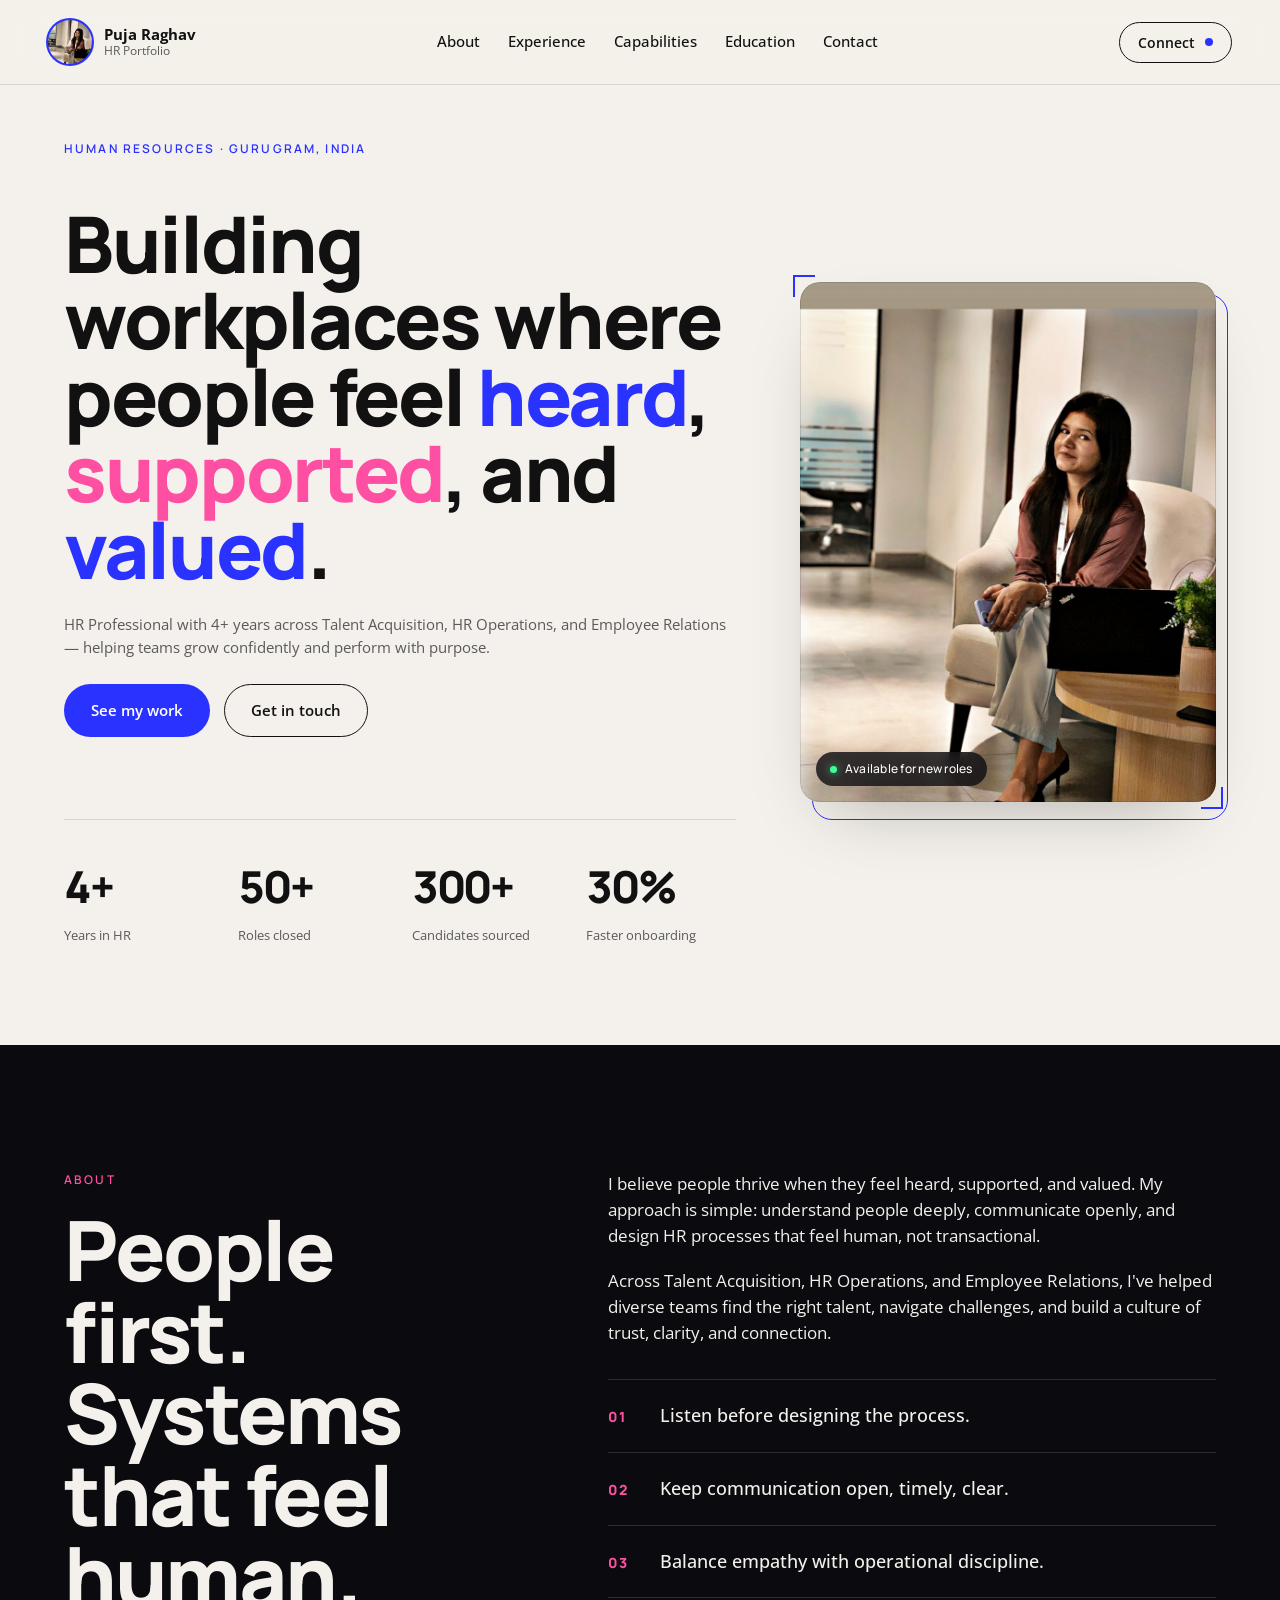
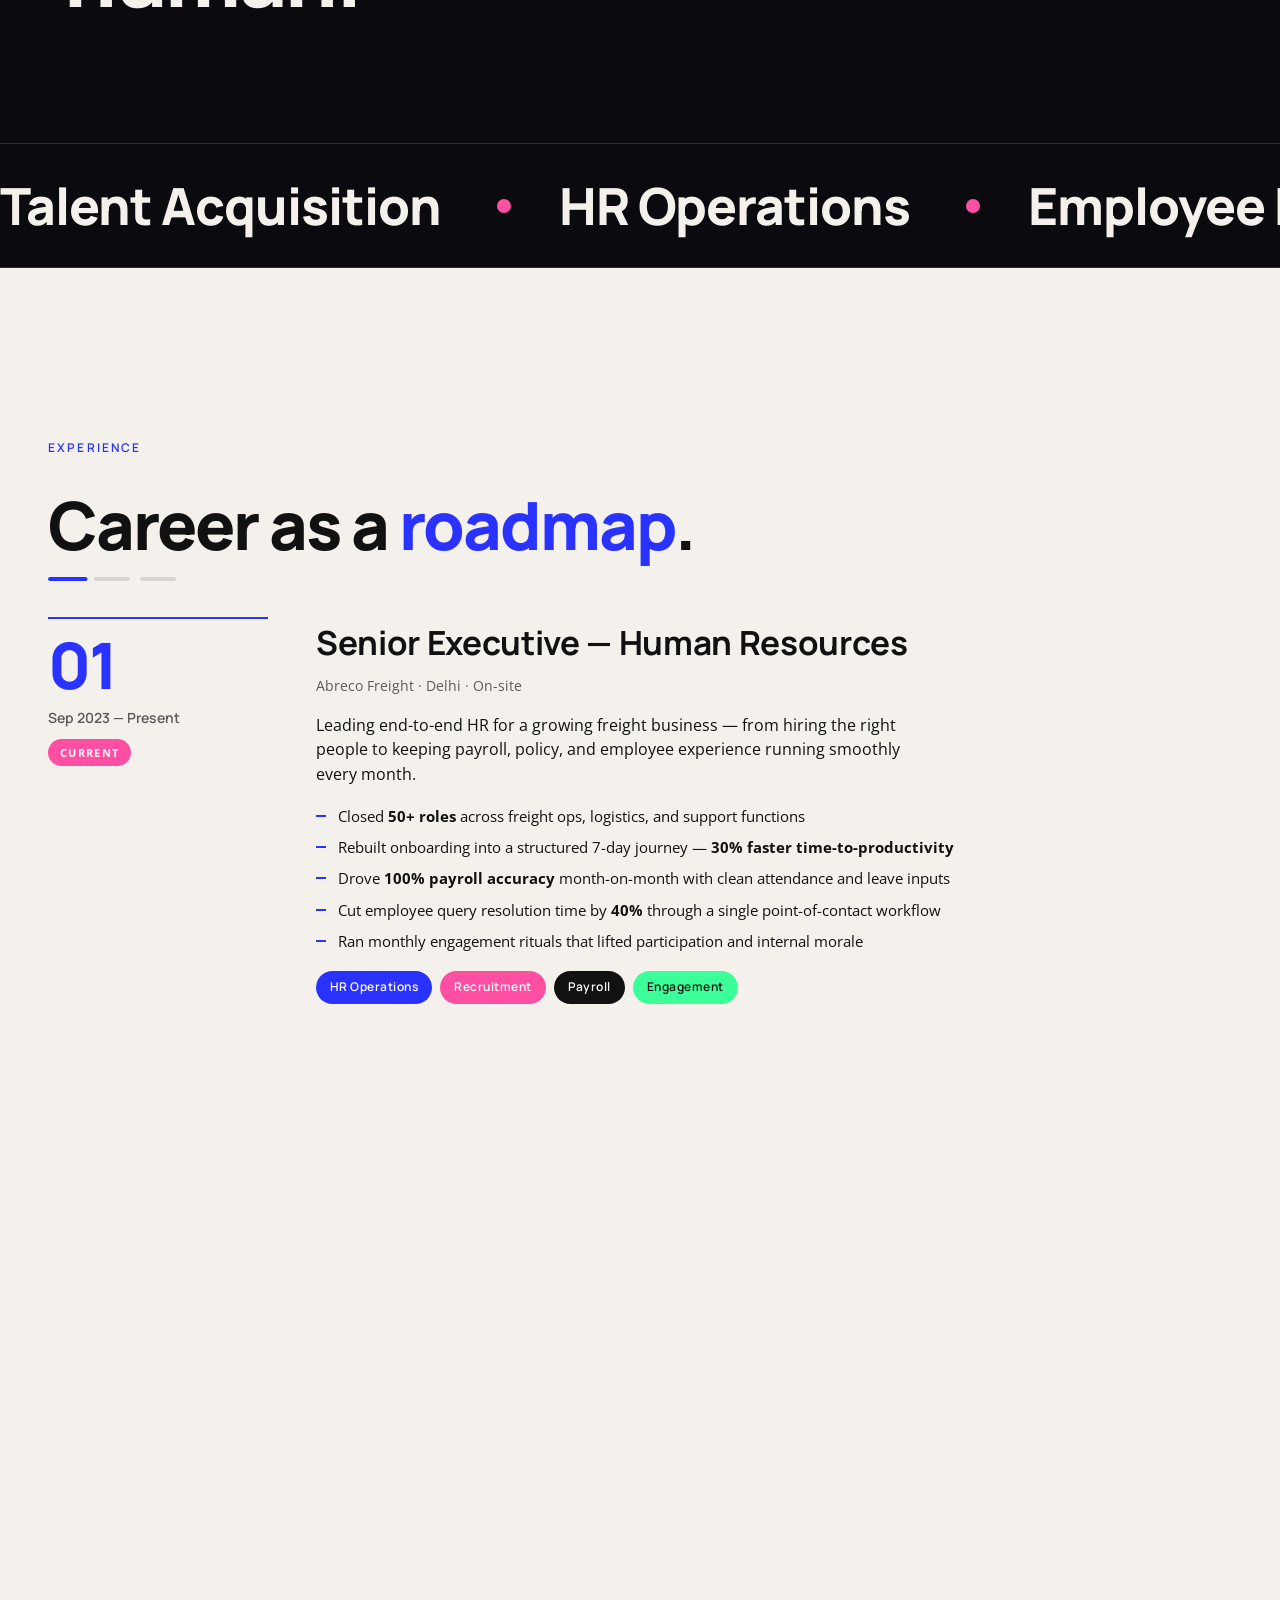
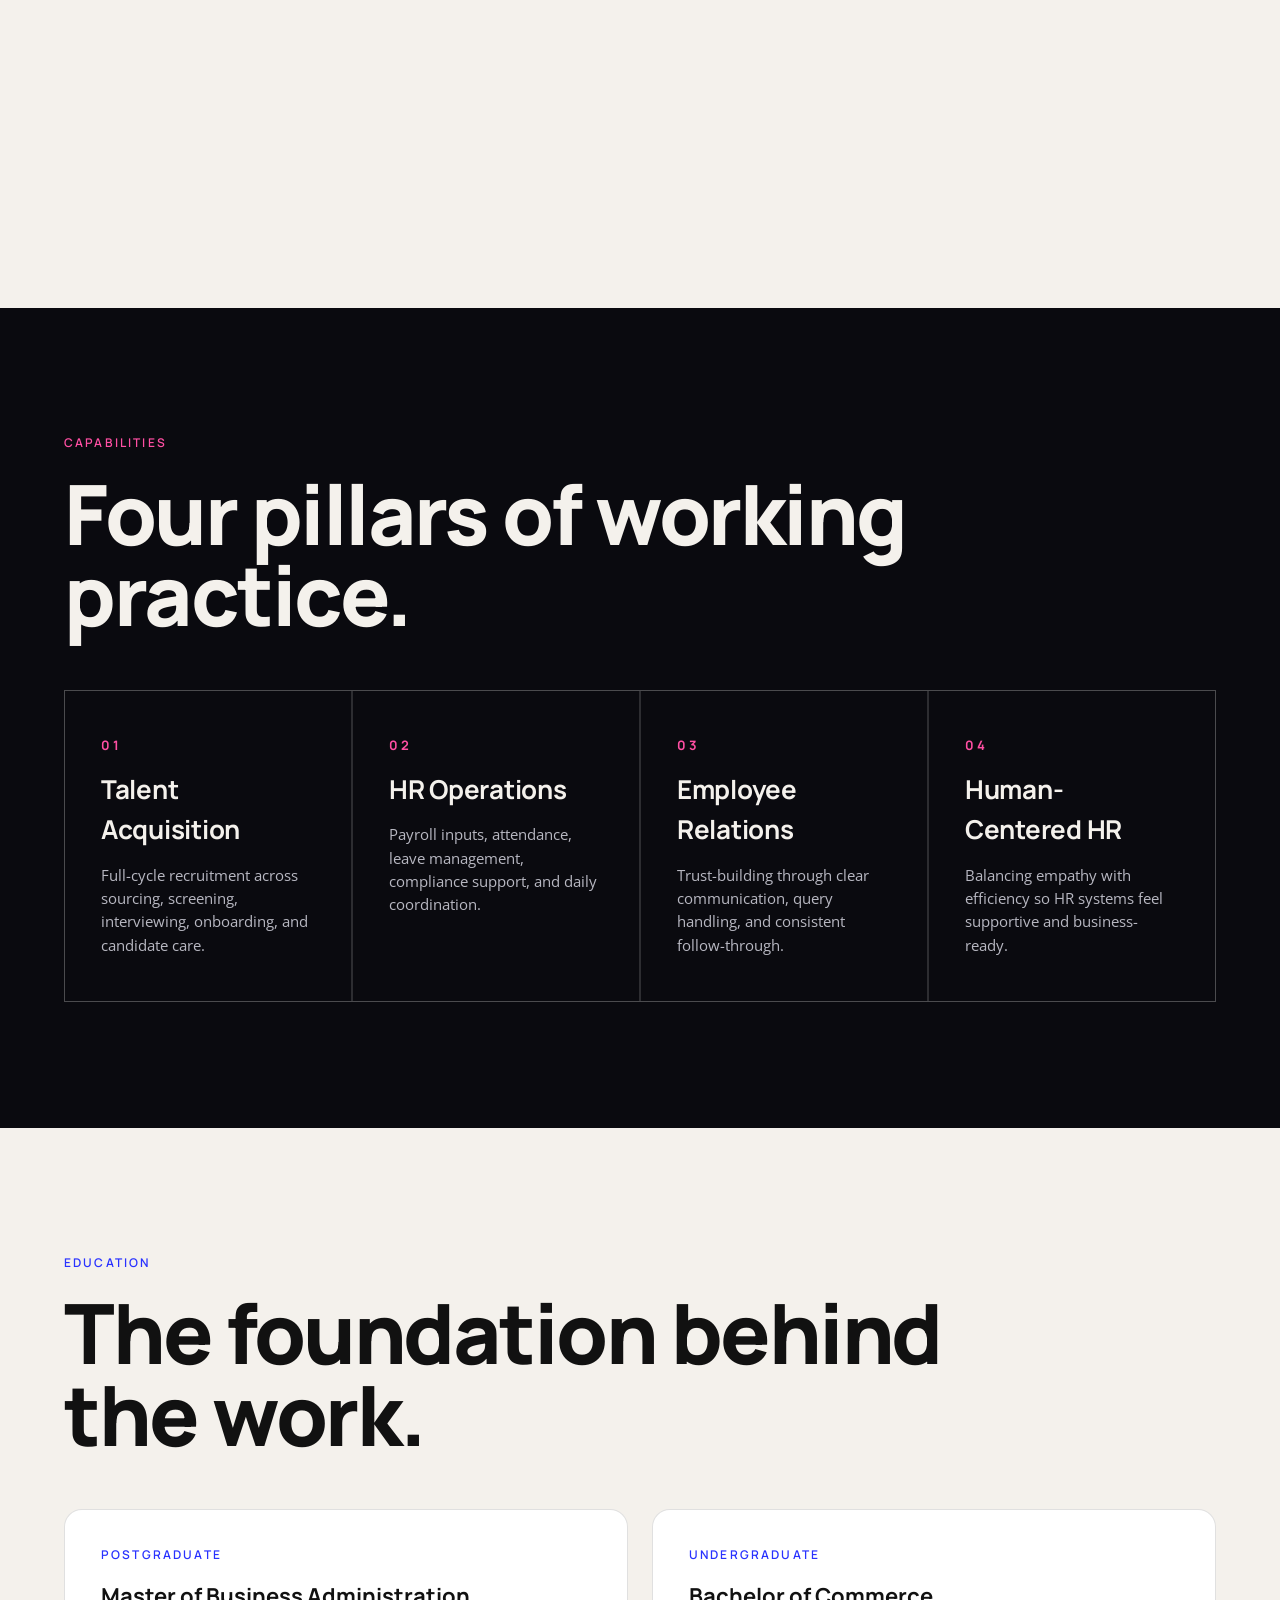
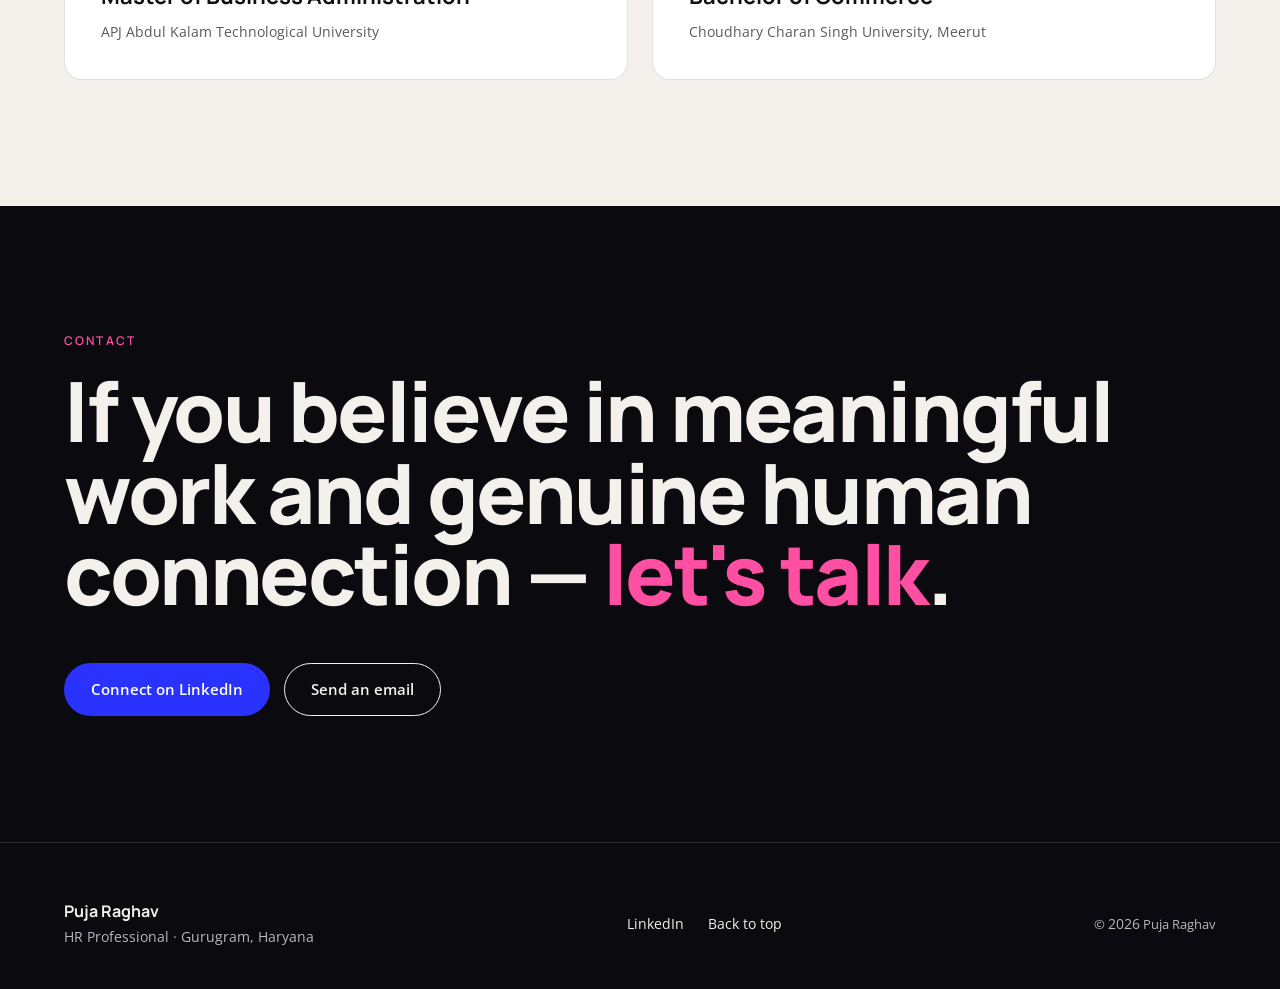
==== commit c9c0dc76: "Mobile: hide hero portrait, make header avatar open profile photo lightbox - Hero portrait hidden on" ====
--- a/index.html
+++ b/index.html
@@ -319,6 +319,16 @@
       </footer>
     </main>
 
+    <div class="pic-lightbox" id="picLightbox" aria-hidden="true" role="dialog" aria-label="Profile photo">
+      <button class="pic-lightbox__close" data-close-lightbox aria-label="Close photo">
+        <svg viewBox="0 0 24 24" width="22" height="22" fill="none" stroke="currentColor" stroke-width="2" stroke-linecap="round" stroke-linejoin="round"><path d="M18 6 6 18"/><path d="m6 6 12 12"/></svg>
+      </button>
+      <figure class="pic-lightbox__frame">
+        <img src="./Profile-pic.jpeg" alt="Puja Raghav" />
+        <figcaption>Puja Raghav · HR Professional</figcaption>
+      </figure>
+    </div>
+
     <script src="./script.js"></script>
   </body>
 </html>
--- a/styles.css
+++ b/styles.css
@@ -893,6 +893,64 @@
 /* ============ COUNTERS ============ */
 .hero-meta strong[data-count] { font-variant-numeric: tabular-nums; }
 
+/* ============ LIBRARY SUBPAGES ============ */
+.lib-grid {
+  display: grid;
+  grid-template-columns: repeat(auto-fit, minmax(280px, 1fr));
+  gap: 20px;
+  margin-bottom: 48px;
+}
+.lib-item {
+  padding: 32px;
+  border: 1px solid var(--border-light);
+  border-radius: 18px;
+  background: #fff;
+  display: flex;
+  flex-direction: column;
+  gap: 12px;
+  transition: transform 0.4s var(--ease-out), box-shadow 0.4s ease, border-color 0.3s ease;
+}
+.lib-item:hover {
+  transform: translateY(-4px);
+  border-color: var(--accent-blue);
+  box-shadow: 0 20px 40px -20px rgba(41, 50, 255, 0.25);
+}
+.lib-item__tag {
+  font-family: "Manrope", sans-serif;
+  font-size: 11px;
+  font-weight: 700;
+  letter-spacing: 0.18em;
+  text-transform: uppercase;
+  color: var(--accent-blue);
+  width: fit-content;
+  padding: 5px 10px;
+  background: rgba(41, 50, 255, 0.08);
+  border-radius: 999px;
+}
+.lib-item h3 {
+  font-family: "Manrope", sans-serif;
+  font-size: 20px;
+  font-weight: 700;
+  letter-spacing: -0.01em;
+}
+.lib-item p {
+  color: var(--muted-light);
+  font-size: 15px;
+}
+
+.lib-note {
+  margin: 32px 0 24px;
+  padding: 24px 28px;
+  border-left: 3px solid var(--accent-pink);
+  background: rgba(255, 79, 163, 0.05);
+  border-radius: 0 12px 12px 0;
+  font-size: 15px;
+}
+.lib-note a { color: var(--accent-blue); font-weight: 600; }
+.lib-note a:hover { color: var(--accent-pink); }
+
+.lib-back { margin-top: 12px; }
+
 /* ============ REVEAL ANIMATIONS ============ */
 .reveal {
   opacity: 0;
@@ -911,3 +969,249 @@
   }
   .reveal { opacity: 1; transform: none; }
 }
+
+/* ============ PROFILE LIGHTBOX (mobile-only trigger) ============ */
+.pic-lightbox {
+  position: fixed;
+  inset: 0;
+  background: rgba(10, 10, 15, 0.94);
+  z-index: 300;
+  display: none;
+  align-items: center;
+  justify-content: center;
+  padding: 24px;
+  opacity: 0;
+  transition: opacity 0.3s ease;
+  backdrop-filter: blur(6px);
+  -webkit-backdrop-filter: blur(6px);
+}
+.pic-lightbox.open {
+  display: flex;
+  opacity: 1;
+}
+.pic-lightbox__frame {
+  position: relative;
+  max-width: 92vw;
+  max-height: 80vh;
+  display: flex;
+  flex-direction: column;
+  align-items: center;
+  gap: 14px;
+  transform: scale(0.94);
+  transition: transform 0.4s var(--ease-out);
+}
+.pic-lightbox.open .pic-lightbox__frame { transform: scale(1); }
+.pic-lightbox__frame img {
+  width: auto;
+  max-width: 92vw;
+  max-height: 72vh;
+  border-radius: 18px;
+  border: 2px solid rgba(255, 255, 255, 0.12);
+  box-shadow: 0 30px 80px -30px rgba(0, 0, 0, 0.6);
+}
+.pic-lightbox__frame figcaption {
+  font-family: "Manrope", sans-serif;
+  font-size: 12px;
+  font-weight: 600;
+  letter-spacing: 0.18em;
+  text-transform: uppercase;
+  color: rgba(255, 255, 255, 0.85);
+}
+.pic-lightbox__close {
+  position: absolute;
+  top: 18px;
+  right: 18px;
+  width: 44px;
+  height: 44px;
+  border-radius: 50%;
+  background: rgba(255, 255, 255, 0.12);
+  border: 1px solid rgba(255, 255, 255, 0.18);
+  color: #fff;
+  display: grid;
+  place-items: center;
+  cursor: pointer;
+  transition: background-color 0.3s ease, transform 0.3s var(--ease-out);
+}
+.pic-lightbox__close:hover { background: rgba(255, 255, 255, 0.22); transform: rotate(90deg); }
+
+/* ============================================================
+   MOBILE OPTIMIZATION (≤768px)
+   Overrides only — desktop view untouched.
+   ============================================================ */
+@media (max-width: 768px) {
+  html, body { overflow-x: hidden; }
+  .container { width: min(100%, 92vw); }
+
+  /* Header */
+  .site-header {
+    padding: 12px 16px;
+    gap: 8px;
+  }
+  .site-nav { display: none; }
+  .brand-mark { width: 38px; height: 38px; box-shadow: 0 0 0 2px var(--accent-blue); }
+  .brand-text strong { font-size: 14px; }
+  .brand-text small { font-size: 11px; }
+  .connect-open {
+    padding: 8px 14px;
+    font-size: 13px;
+  }
+
+  /* Sections */
+  .section { padding: 72px 0; }
+
+  /* Typography tuning */
+  .heading-big { font-size: clamp(30px, 8.5vw, 44px); line-height: 1.05; }
+  .display { font-size: clamp(32px, 9vw, 48px); line-height: 1.05; max-width: none; }
+  .lede { font-size: 15px; line-height: 1.55; }
+  .eyebrow { font-size: 11px; margin-bottom: 14px; }
+
+  /* Hero */
+  .hero {
+    padding: 100px 0 60px;
+    min-height: auto;
+    display: block;
+  }
+  .hero-grid {
+    display: flex;
+    flex-direction: column;
+    gap: 28px;
+  }
+  .hero-copy { gap: 20px; }
+  /* Hide hero portrait on mobile — avatar in header opens it as lightbox */
+  .hero-portrait { display: none; }
+  .brand-mark { cursor: zoom-in; }
+
+  .hero-actions { flex-wrap: wrap; gap: 10px; }
+  .btn { padding: 12px 20px; font-size: 14px; }
+
+  .hero-meta {
+    grid-template-columns: repeat(2, 1fr);
+    gap: 18px;
+    padding-top: 24px;
+  }
+  .hero-meta strong { font-size: 28px; }
+  .hero-meta span { font-size: 12px; }
+
+  /* About */
+  .about-grid {
+    grid-template-columns: 1fr;
+    gap: 28px;
+  }
+  .about-body p { font-size: 15px; }
+  .principles li { font-size: 15px; padding: 16px 0; gap: 16px; }
+  .principles li span { min-width: 22px; font-size: 12px; }
+
+  /* Marquee */
+  .marquee { padding: 14px 0; }
+  .marquee__track {
+    gap: 28px;
+    font-size: clamp(20px, 5.5vw, 28px);
+    animation-duration: 16s;
+  }
+  .marquee__dot { width: 9px; height: 9px; }
+
+  /* Pinned roadmap — convert to normal stacked cards on mobile */
+  .experience-pinned { padding: 72px 0; }
+  .pinned-scroller {
+    height: auto !important;
+    position: static;
+  }
+  .pinned-inner {
+    position: static;
+    height: auto;
+    display: block;
+    overflow: visible;
+  }
+  .pinned-stage { padding: 0; }
+  .pinned-header { margin-bottom: 28px; }
+  .pinned-title { font-size: clamp(26px, 7.5vw, 38px); }
+  .pinned-progress { display: none; }
+
+  .pinned-cards { min-height: 0; display: flex; flex-direction: column; gap: 28px; }
+  .pinned-card {
+    position: static;
+    opacity: 1 !important;
+    transform: none !important;
+    pointer-events: auto !important;
+    display: flex;
+    flex-direction: column;
+    gap: 16px;
+    padding: 24px 20px;
+    border: 1px solid var(--border-light);
+    border-radius: 16px;
+    background: #fff;
+  }
+  body.theme-dark-active .pinned-card {
+    border-color: var(--border-dark);
+    background: rgba(255,255,255,0.02);
+  }
+  .pinned-card__side {
+    flex-direction: row;
+    align-items: center;
+    gap: 12px;
+    border-top: none;
+    padding-top: 0;
+    flex-wrap: wrap;
+  }
+  .step-num { font-size: 30px; }
+  .step-date { font-size: 13px; }
+  .step-flag { padding: 4px 9px; font-size: 10px; }
+  .pinned-card__body h3 { font-size: 20px; }
+  .pinned-card__body .meta { font-size: 13px; margin-bottom: 12px; }
+  .pinned-card__body > p { font-size: 14px; margin-bottom: 14px; }
+  .pinned-card__body ul { gap: 6px; }
+  .pinned-card__body ul li { font-size: 13px; }
+  .pinned-card__body .tags span { font-size: 11px; padding: 6px 11px; }
+
+  /* Capabilities */
+  .cap-grid {
+    grid-template-columns: 1fr;
+    gap: 1px;
+  }
+  .cap { padding: 28px 20px; min-height: 0; gap: 10px; }
+  .cap h3 { font-size: 20px; }
+  .cap p { font-size: 14px; }
+
+  /* Education */
+  .edu-grid { grid-template-columns: 1fr; gap: 14px; }
+  .edu { padding: 24px; }
+  .edu h3 { font-size: 19px; }
+
+  /* Contact */
+  .contact-wrap { gap: 28px; }
+  .contact-actions { flex-direction: column; align-items: stretch; }
+  .contact-actions .btn { justify-content: center; }
+
+  /* Footer */
+  .site-footer { padding: 40px 0 28px; }
+  .footer-inner { flex-direction: column; align-items: flex-start; gap: 16px; }
+  .footer-links { flex-wrap: wrap; gap: 16px; }
+
+  /* Drawer */
+  .drawer { padding: 20px 16px; }
+  .drawer__inner { margin-top: 32px; }
+  .drawer__title { font-size: clamp(44px, 12vw, 72px); margin-bottom: 28px; }
+  .drawer__card { padding: 24px 20px; min-height: 150px; }
+  .drawer__card-head { font-size: 18px; }
+  .drawer__card-sub { font-size: 14px; }
+
+  /* Library subpages */
+  .lib-grid { grid-template-columns: 1fr; gap: 14px; }
+  .lib-item { padding: 24px 20px; }
+  .lib-item h3 { font-size: 17px; }
+  .lib-item p { font-size: 14px; }
+  .lib-note { padding: 18px 20px; font-size: 14px; }
+}
+
+/* Very small phones */
+@media (max-width: 400px) {
+  .site-header { padding: 10px 12px; }
+  .brand-text { display: none; }
+  .connect-open { padding: 7px 12px; font-size: 12px; }
+  .container { width: 94vw; }
+  .display { font-size: clamp(28px, 9.5vw, 40px); }
+  .heading-big { font-size: clamp(26px, 9vw, 38px); }
+  .hero-meta { gap: 14px; }
+  .hero-meta strong { font-size: 24px; }
+  .marquee__track { font-size: clamp(18px, 5vw, 24px); gap: 20px; }
+}
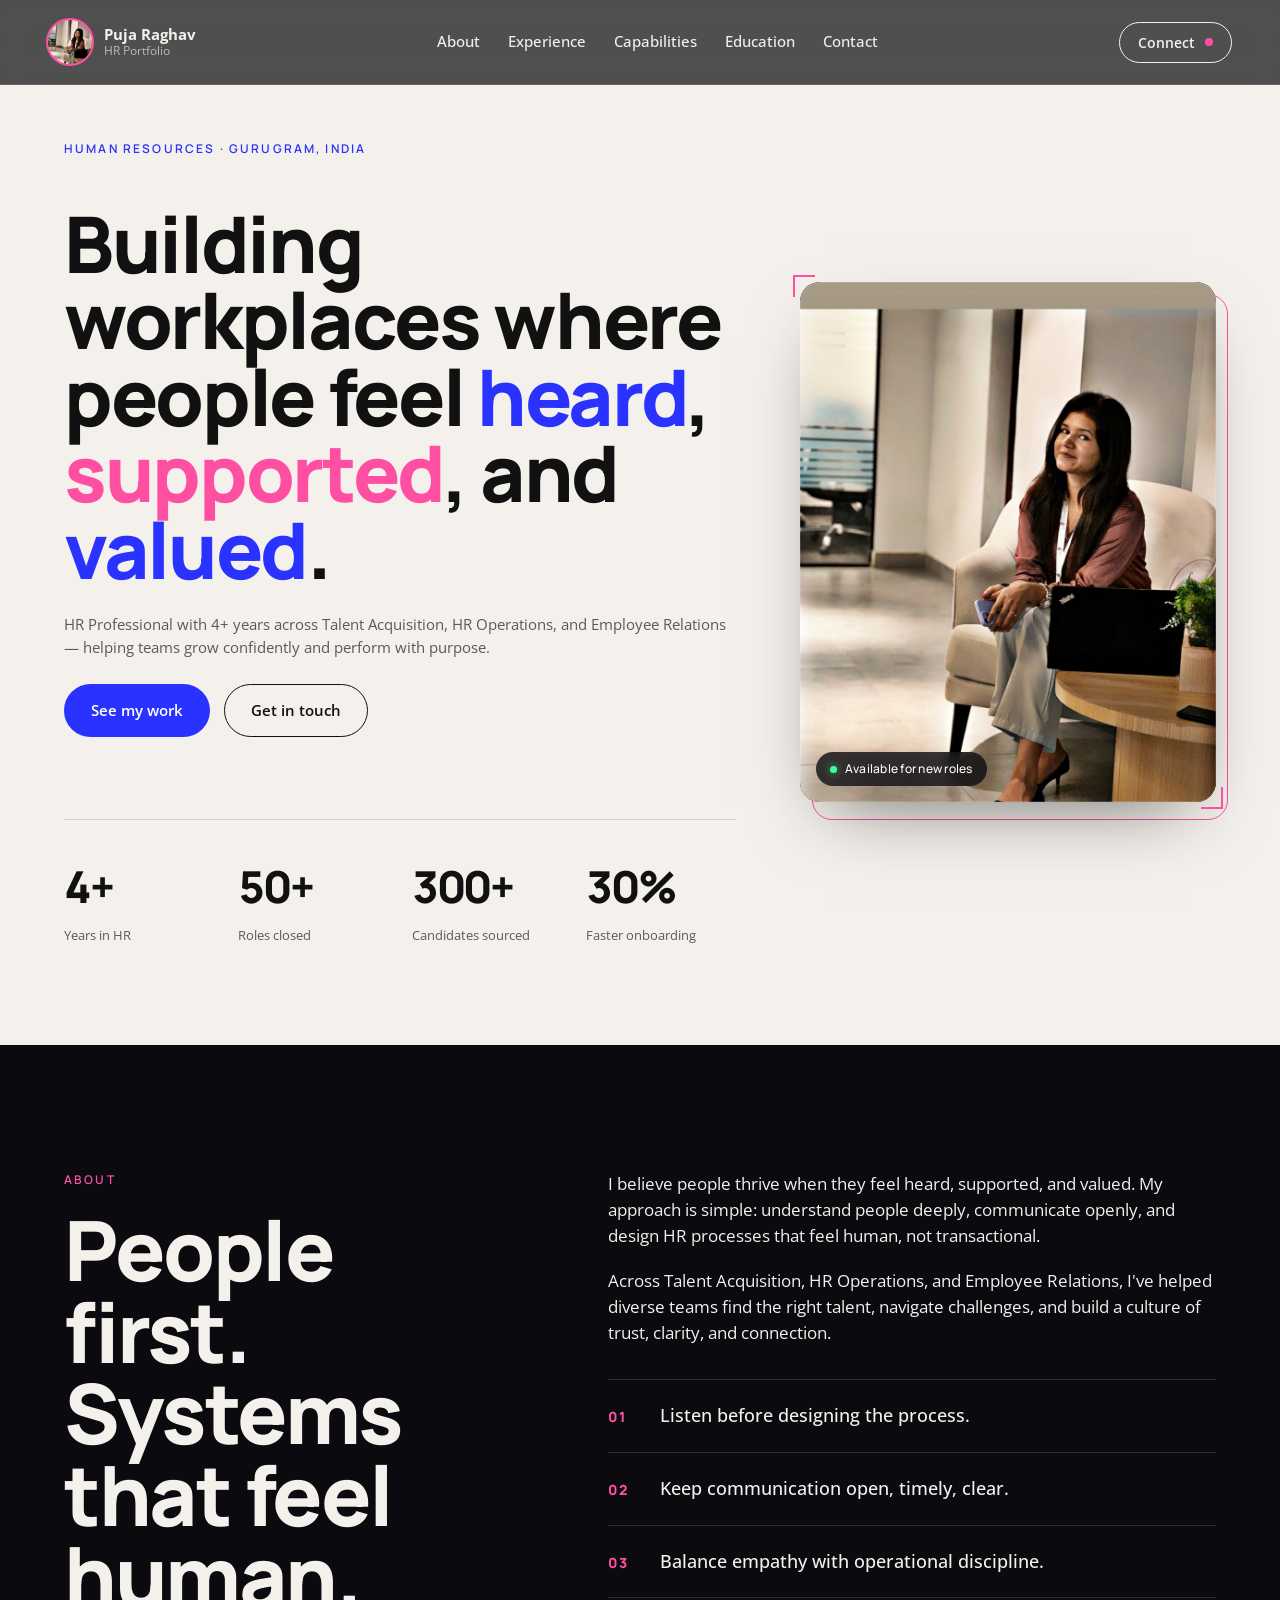
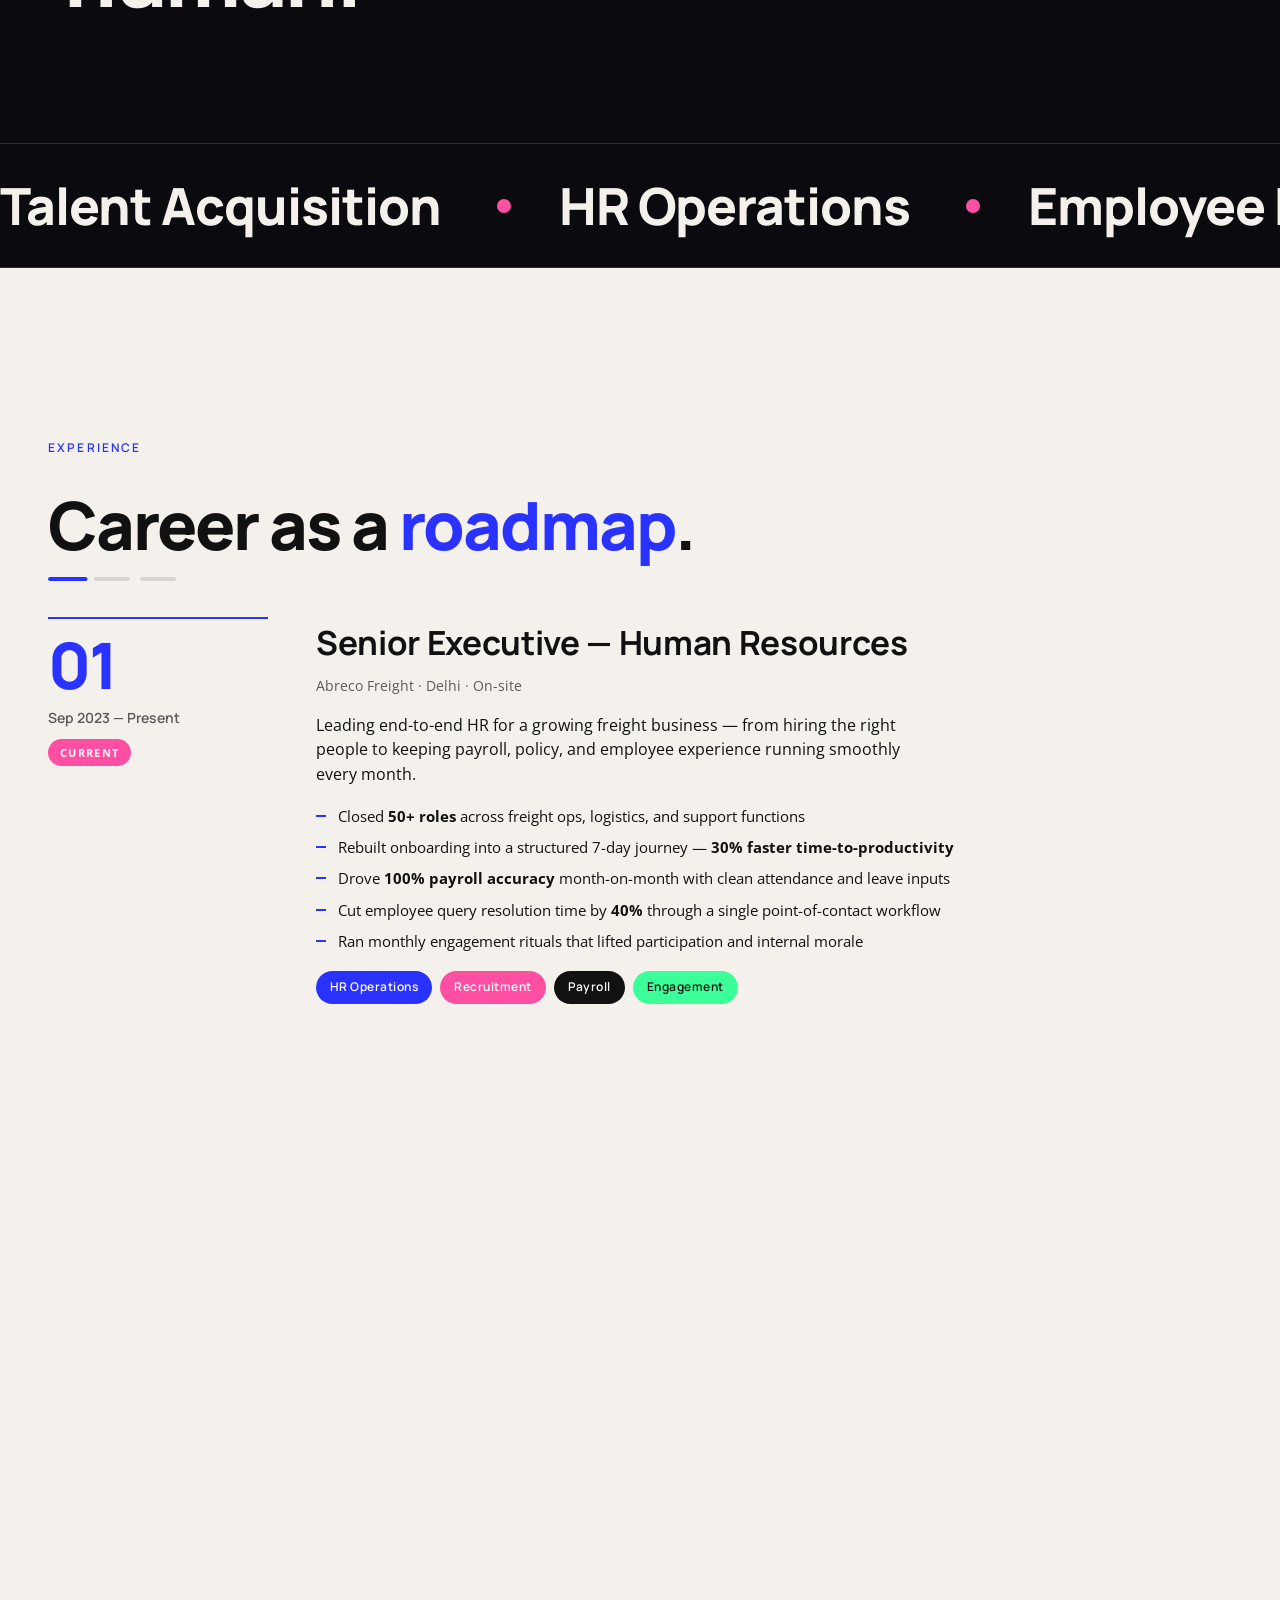
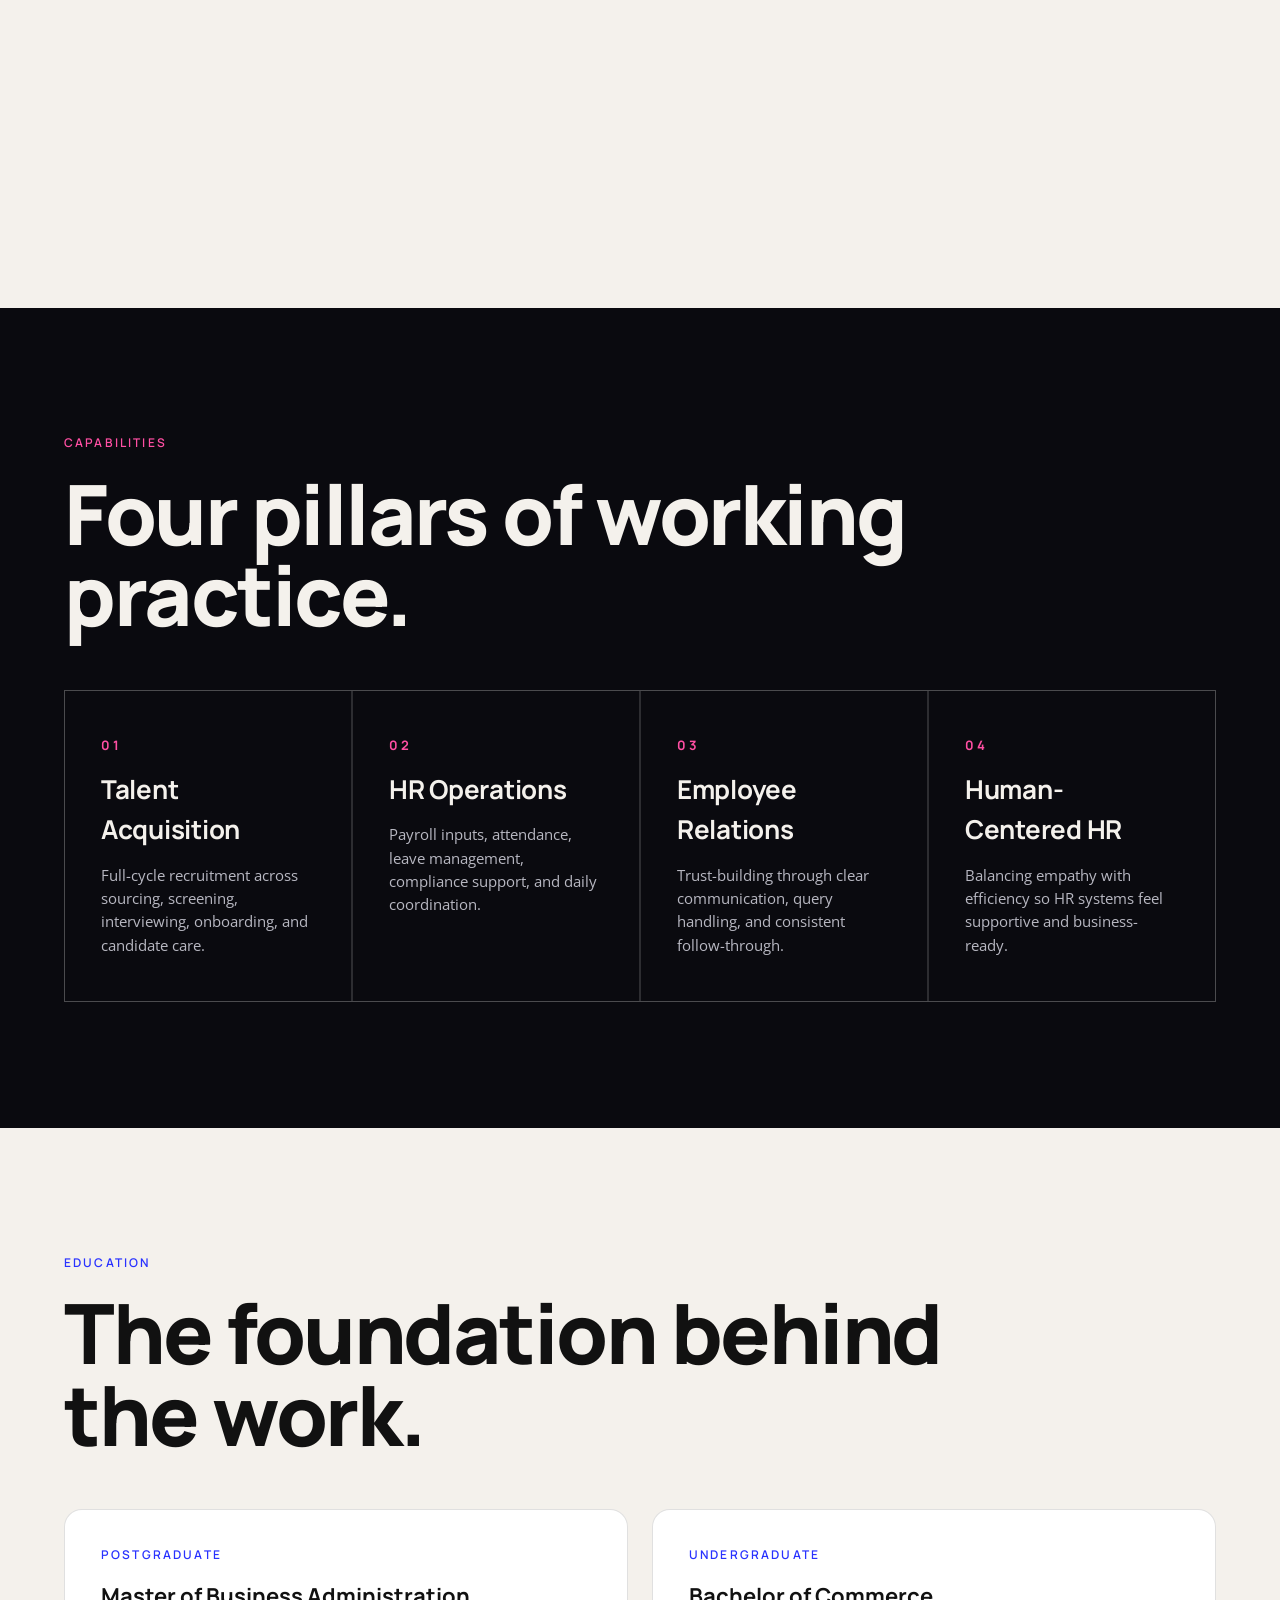
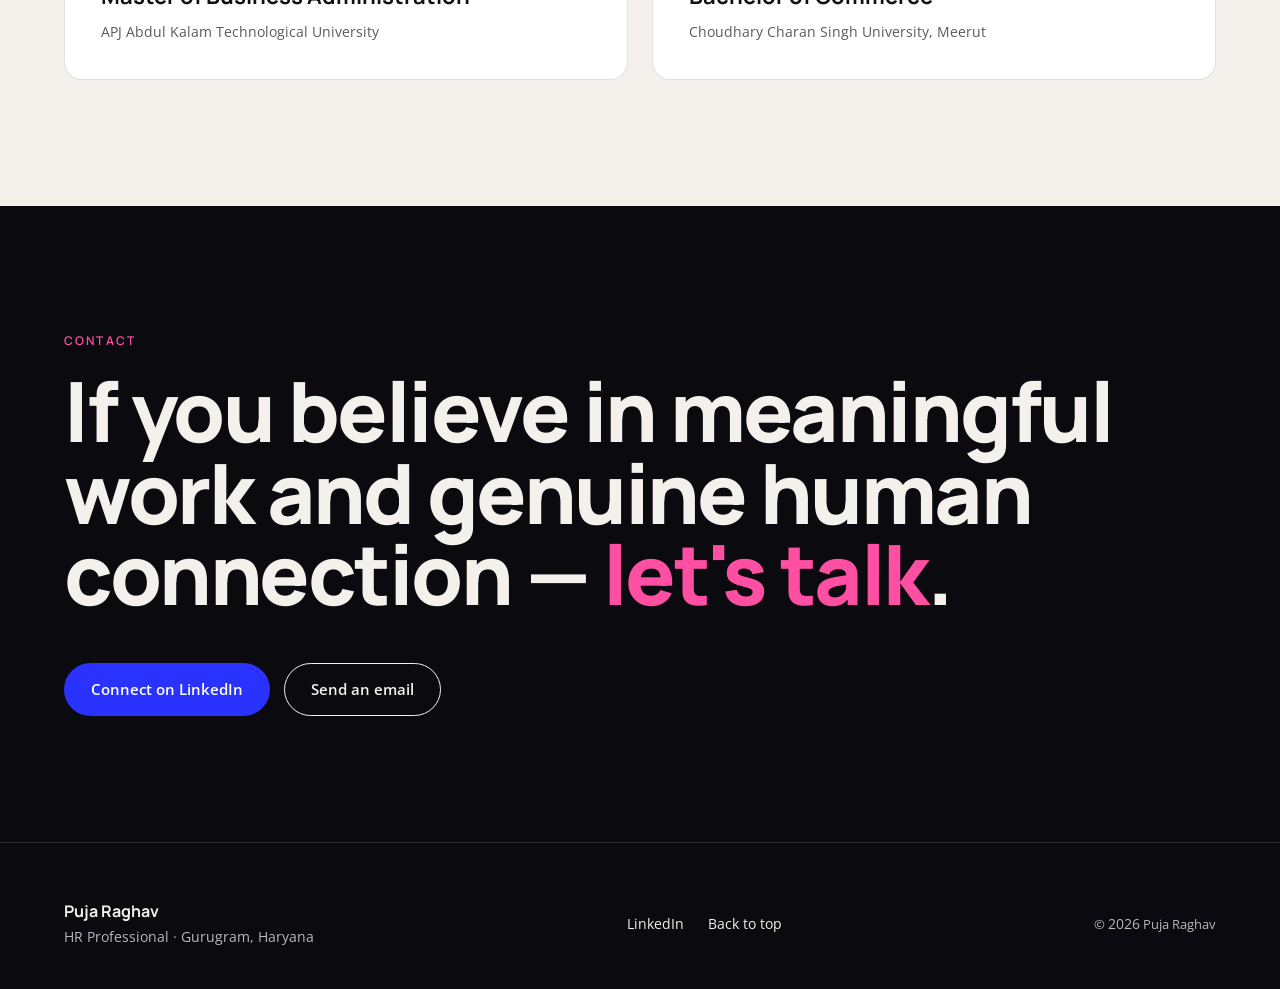
==== commit 2cf8cf6c: "Add circular profile favicon (ICO + PNG set + Apple touch icon) - favicon.ico (multi-size 16/32/48/6" ====
--- a/index.html
+++ b/index.html
@@ -14,6 +14,10 @@
       href="https://fonts.googleapis.com/css2?family=Open+Sans:wght@300;400;600;700;800&family=Manrope:wght@400;500;600;700;800&display=swap"
       rel="stylesheet"
     />
+    <link rel="icon" href="./favicon.ico" sizes="any" />
+    <link rel="icon" type="image/png" sizes="32x32" href="./favicon-32.png" />
+    <link rel="icon" type="image/png" sizes="16x16" href="./favicon-16.png" />
+    <link rel="apple-touch-icon" sizes="180x180" href="./apple-touch-icon.png" />
     <link rel="stylesheet" href="./styles.css" />
   </head>
   <body>
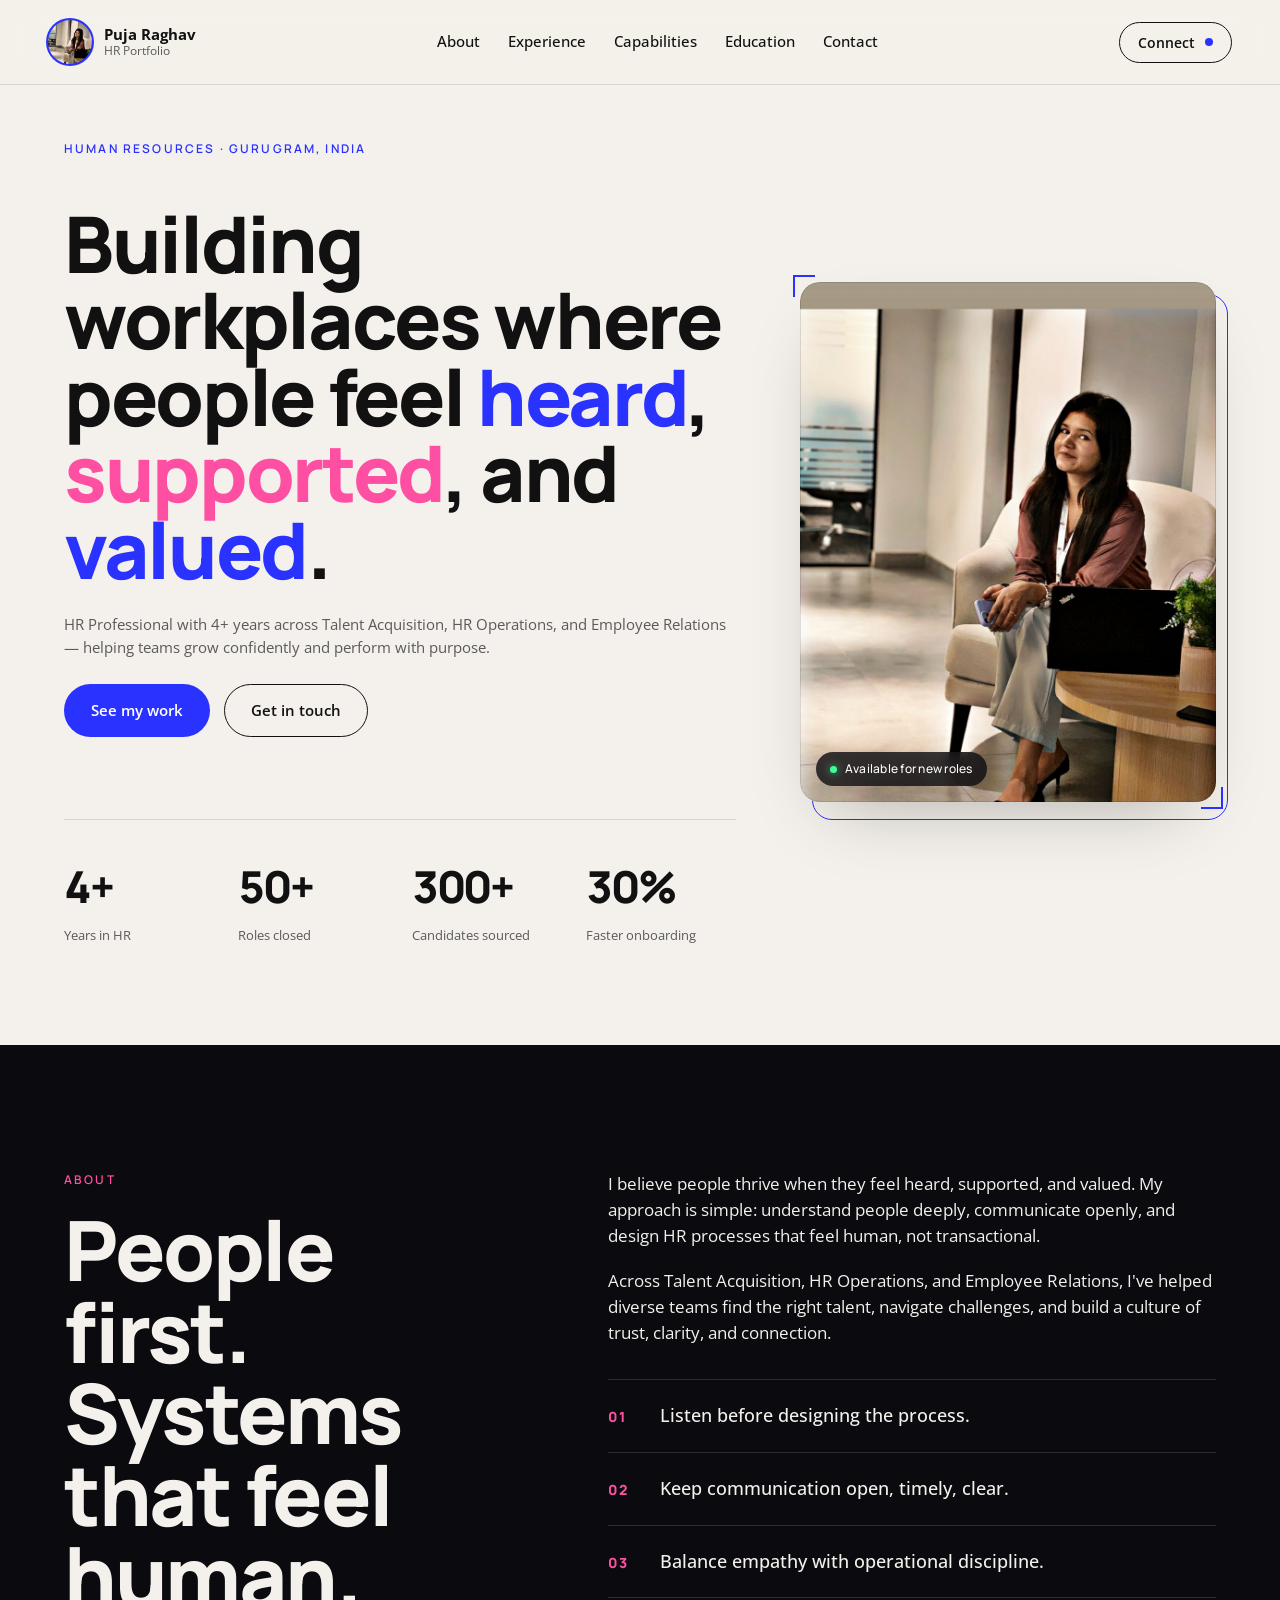
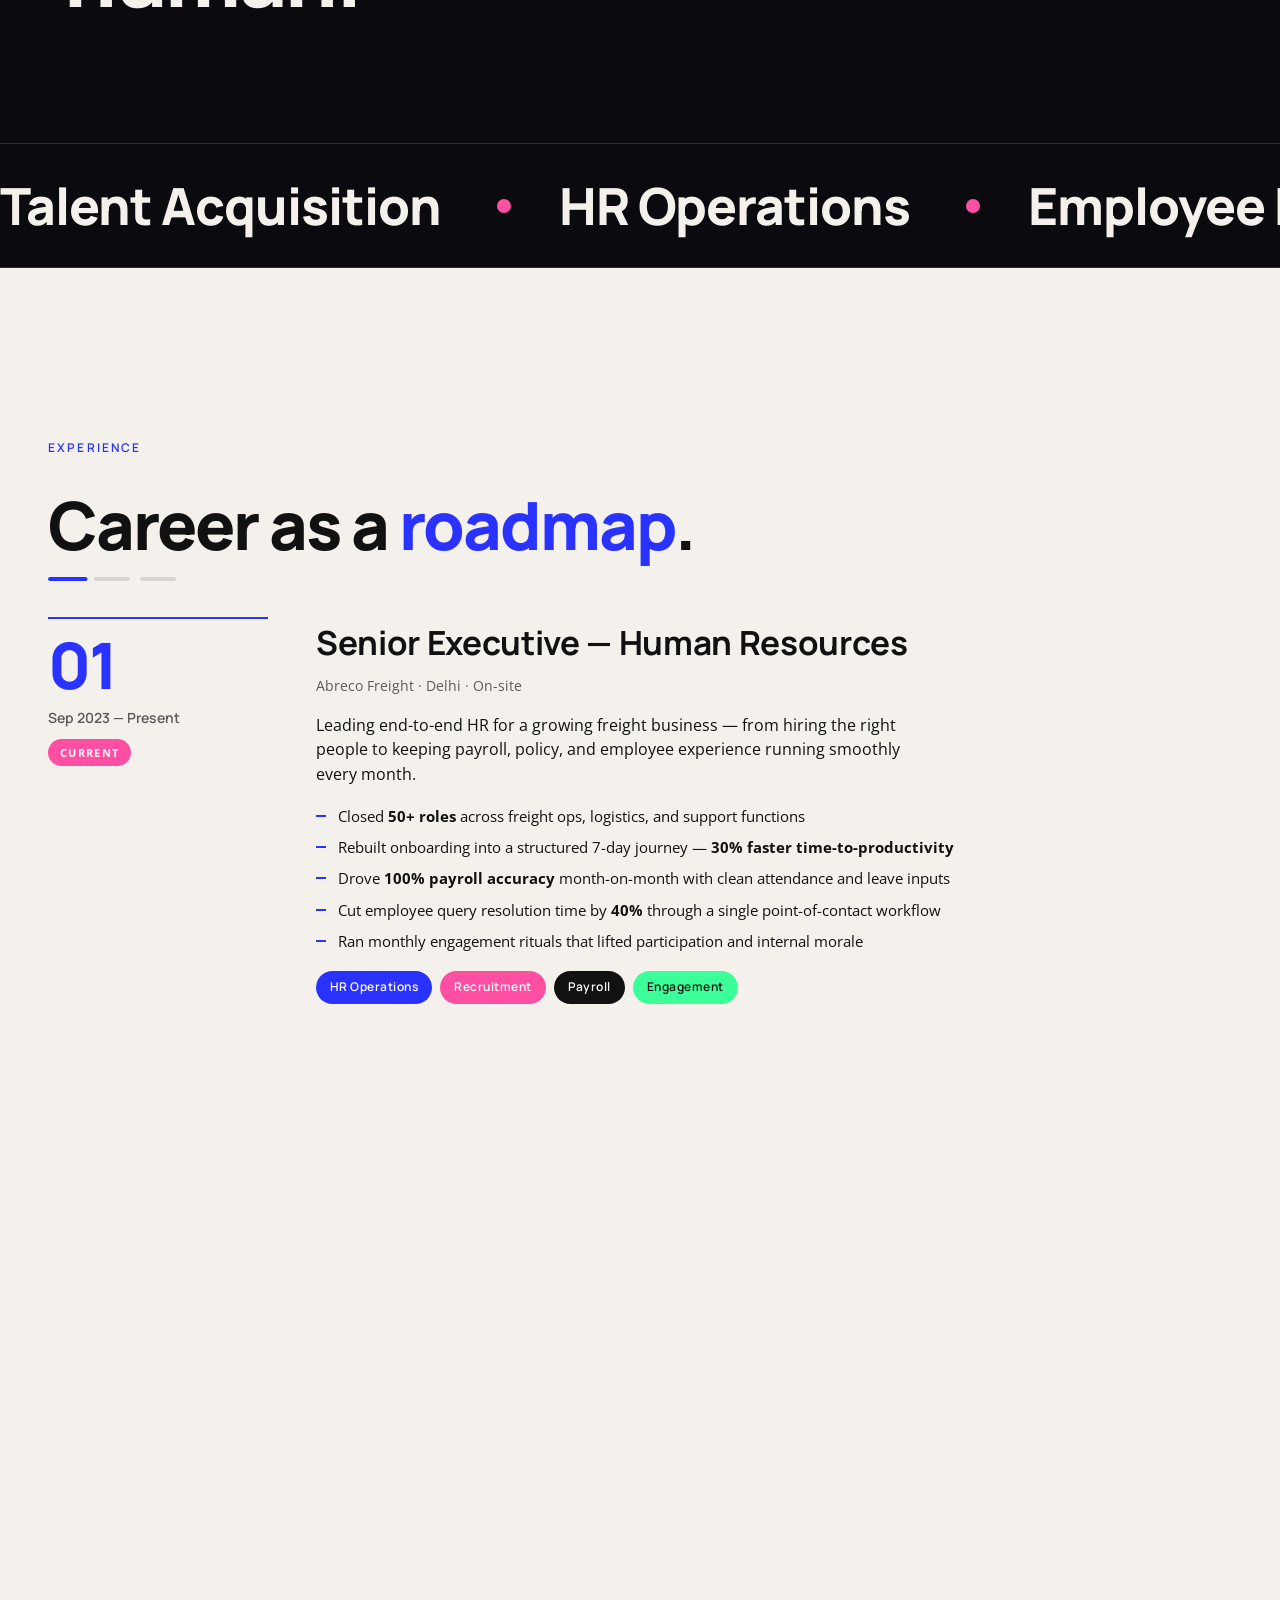
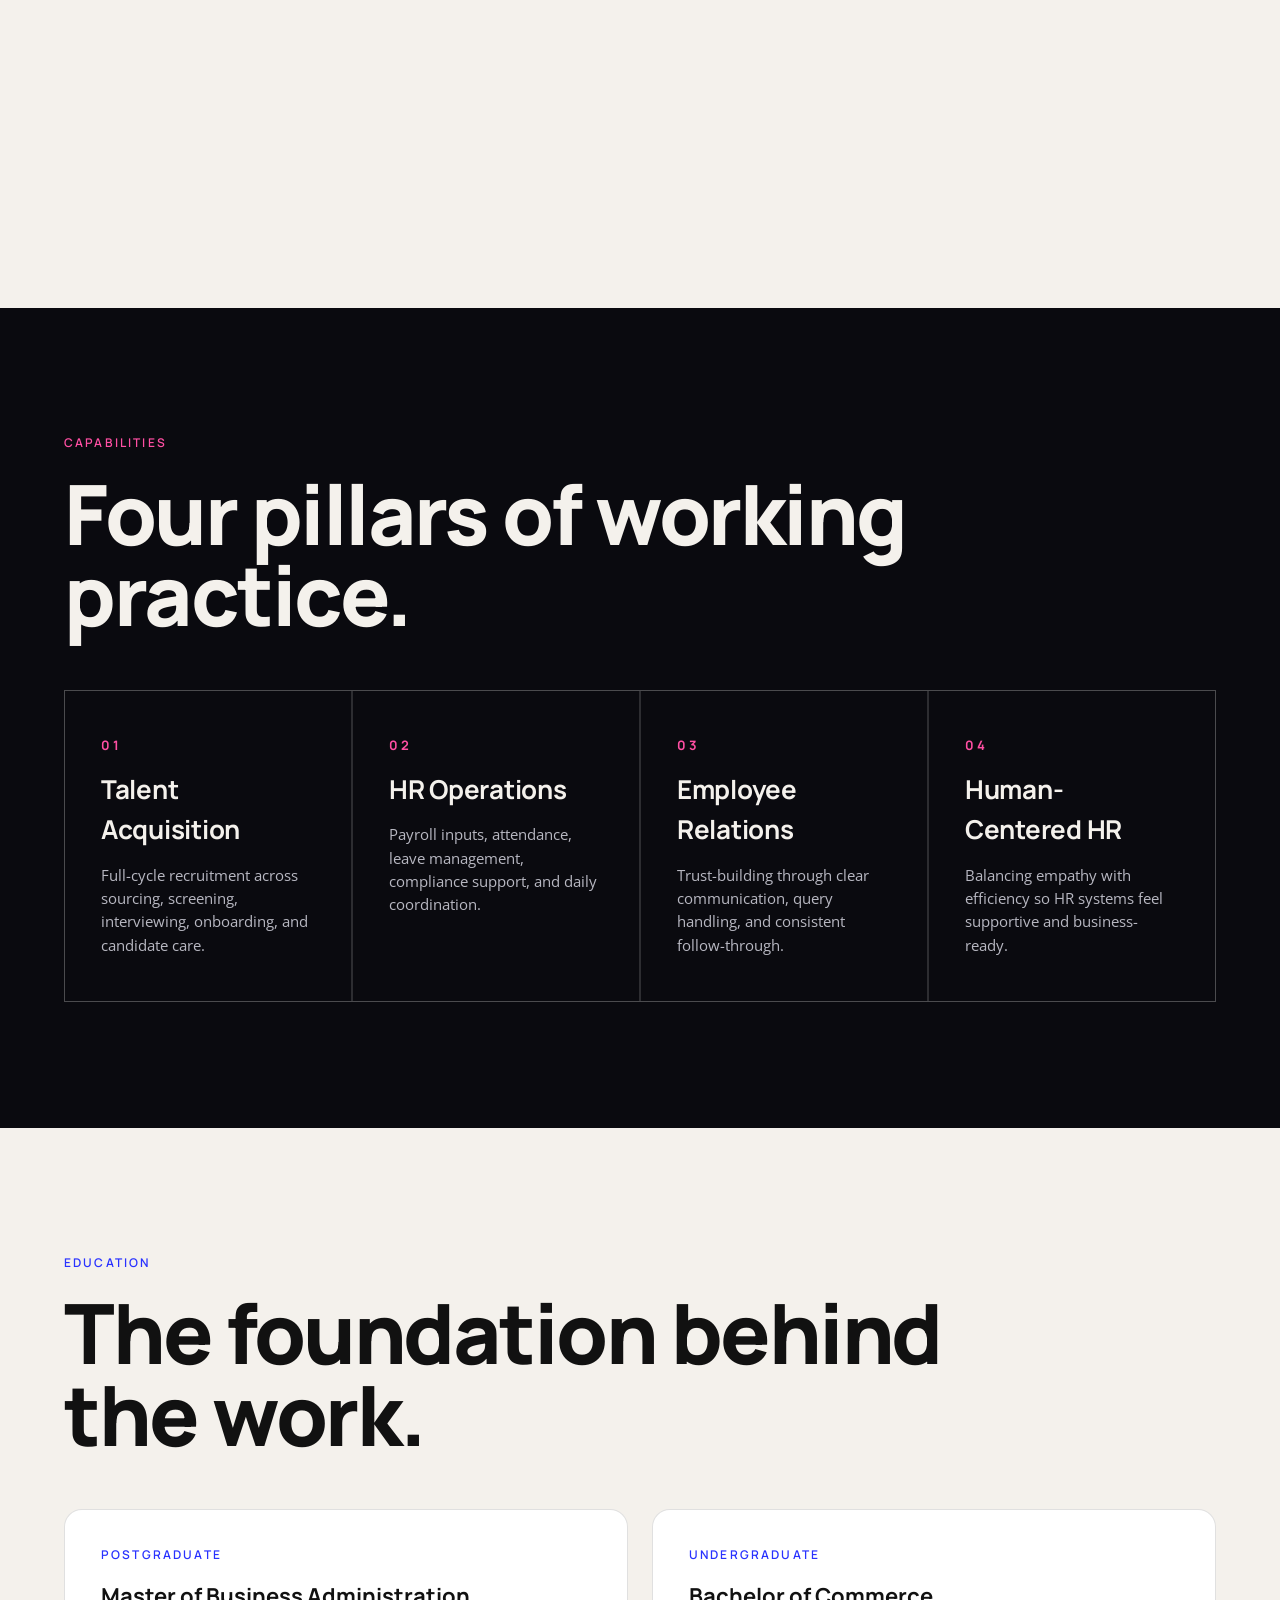
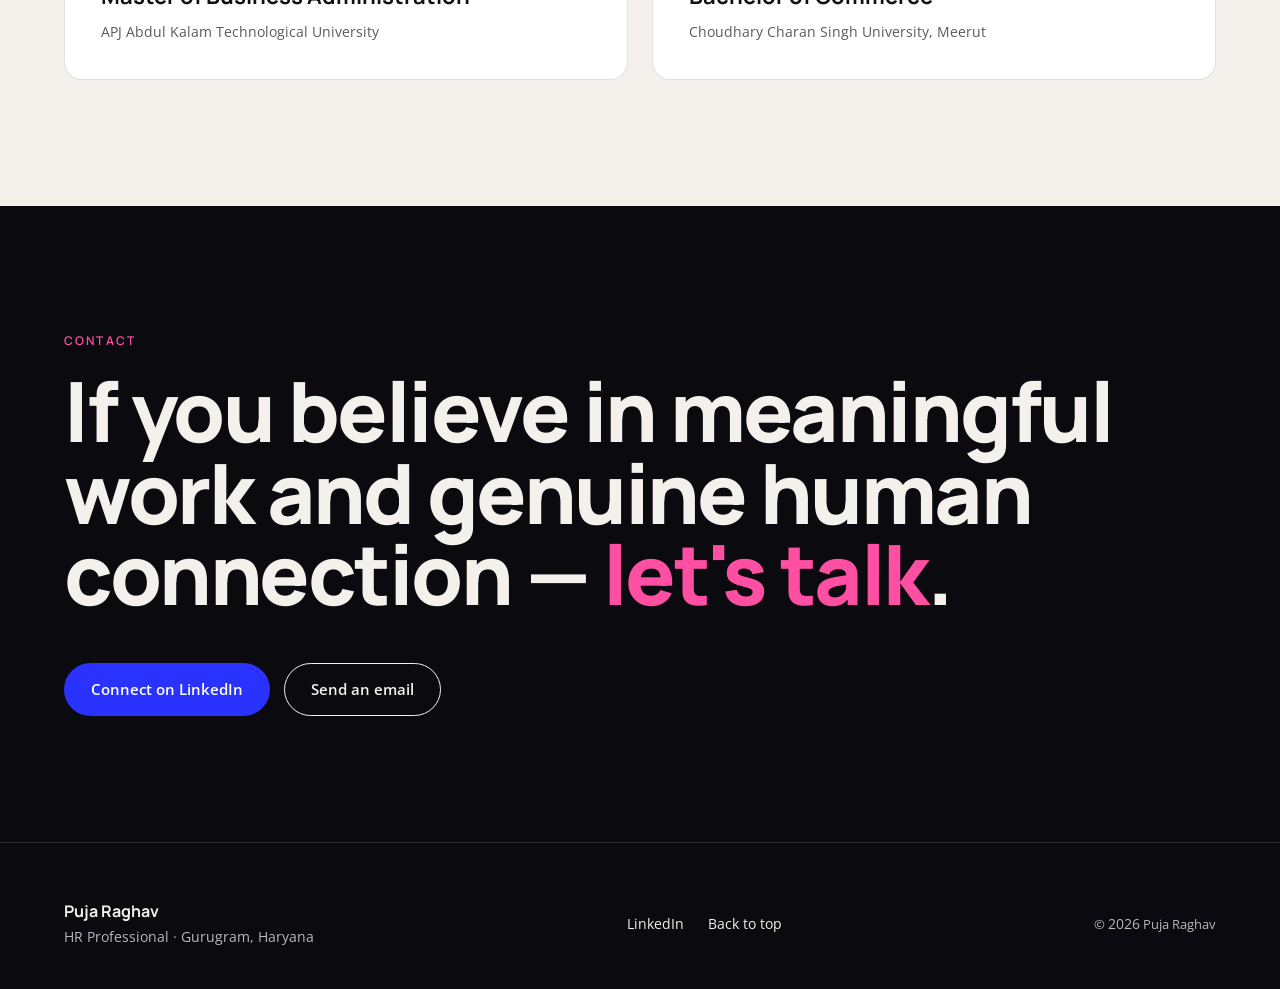
==== commit e640215e: "Add JSON-LD structured data and Open Graph tags Person + ProfilePage + WebSite schema.org graph so s" ====
--- a/index.html
+++ b/index.html
@@ -19,6 +19,114 @@
     <link rel="icon" type="image/png" sizes="16x16" href="./favicon-16.png" />
     <link rel="apple-touch-icon" sizes="180x180" href="./apple-touch-icon.png" />
     <link rel="stylesheet" href="./styles.css" />
+
+    <meta property="og:type" content="profile" />
+    <meta property="og:title" content="Puja Raghav — HR Portfolio" />
+    <meta property="og:description" content="HR Professional with 4+ years across Talent Acquisition, HR Operations, and Employee Relations. Currently Senior Executive — Human Resources at Abreco Freight." />
+    <meta property="og:url" content="https://noida-puja.github.io/Portfolio/" />
+    <meta property="og:image" content="https://noida-puja.github.io/Portfolio/Profile-pic.jpeg" />
+    <meta property="profile:first_name" content="Puja" />
+    <meta property="profile:last_name" content="Raghav" />
+    <meta name="twitter:card" content="summary_large_image" />
+    <meta name="twitter:title" content="Puja Raghav — HR Portfolio" />
+    <meta name="twitter:description" content="HR Professional with 4+ years across Talent Acquisition, HR Operations, and Employee Relations." />
+    <meta name="twitter:image" content="https://noida-puja.github.io/Portfolio/Profile-pic.jpeg" />
+    <link rel="canonical" href="https://noida-puja.github.io/Portfolio/" />
+
+    <script type="application/ld+json">
+    {
+      "@context": "https://schema.org",
+      "@graph": [
+        {
+          "@type": "Person",
+          "@id": "https://noida-puja.github.io/Portfolio/#person",
+          "name": "Puja Raghav",
+          "givenName": "Puja",
+          "familyName": "Raghav",
+          "jobTitle": "Senior Executive — Human Resources",
+          "description": "HR Professional with 4+ years of experience across Talent Acquisition, HR Operations, and Employee Relations.",
+          "url": "https://noida-puja.github.io/Portfolio/",
+          "image": "https://noida-puja.github.io/Portfolio/Profile-pic.jpeg",
+          "email": "mailto:noida.puja@gmail.com",
+          "address": {
+            "@type": "PostalAddress",
+            "addressLocality": "Gurugram",
+            "addressRegion": "Haryana",
+            "addressCountry": "IN"
+          },
+          "worksFor": {
+            "@type": "Organization",
+            "name": "Abreco Freight",
+            "location": "Delhi, India"
+          },
+          "alumniOf": [
+            {
+              "@type": "CollegeOrUniversity",
+              "name": "APJ Abdul Kalam Technological University",
+              "description": "Master of Business Administration (MBA)"
+            },
+            {
+              "@type": "CollegeOrUniversity",
+              "name": "Choudhary Charan Singh University, Meerut",
+              "description": "Bachelor of Commerce (B.Com)"
+            }
+          ],
+          "knowsAbout": [
+            "Talent Acquisition",
+            "Full-Cycle Recruitment",
+            "Sourcing",
+            "Screening",
+            "Interviewing",
+            "Headhunting",
+            "Executive Search",
+            "Onboarding",
+            "HR Operations",
+            "Payroll",
+            "Attendance Management",
+            "Leave Management",
+            "Compliance Support",
+            "Employee Relations",
+            "Employee Engagement",
+            "Performance Management",
+            "Retention",
+            "HR Policy",
+            "HR Business Partnering",
+            "People Operations"
+          ],
+          "hasOccupation": {
+            "@type": "Occupation",
+            "name": "HR Professional",
+            "occupationLocation": {
+              "@type": "City",
+              "name": "Gurugram"
+            },
+            "skills": "Talent Acquisition, HR Operations, Employee Relations, Payroll, Onboarding, Executive Search, Employee Engagement"
+          },
+          "sameAs": [
+            "https://www.linkedin.com/in/puja-r-964060224/"
+          ]
+        },
+        {
+          "@type": "ProfilePage",
+          "@id": "https://noida-puja.github.io/Portfolio/#profilepage",
+          "url": "https://noida-puja.github.io/Portfolio/",
+          "name": "Puja Raghav — HR Portfolio",
+          "description": "Professional portfolio of Puja Raghav, HR Professional based in Gurugram, India.",
+          "mainEntity": { "@id": "https://noida-puja.github.io/Portfolio/#person" },
+          "about": { "@id": "https://noida-puja.github.io/Portfolio/#person" },
+          "inLanguage": "en"
+        },
+        {
+          "@type": "WebSite",
+          "@id": "https://noida-puja.github.io/Portfolio/#website",
+          "url": "https://noida-puja.github.io/Portfolio/",
+          "name": "Puja Raghav — HR Portfolio",
+          "publisher": { "@id": "https://noida-puja.github.io/Portfolio/#person" },
+          "inLanguage": "en"
+        }
+      ]
+    }
+    </script>
   </head>
   <body>
     <header class="site-header" id="site-header">
@@ -201,7 +309,7 @@
                   </div>
                   <div class="pinned-card__body">
                     <h3>Talent Acquisition Specialist</h3>
-                    <p class="meta">Dataisgood · Noida · Remote</p>
+                    <p class="meta">Dataisgood · Noida · In Office</p>
                     <p>Owned full-cycle hiring for a fast-moving EdTech team — sourcing, screening, interviewing, and onboarding talent across sales, operations, and academic functions.</p>
                     <ul>
                       <li>Closed <strong>60+ EdTech roles</strong> across revenue, operations, and academic teams</li>
